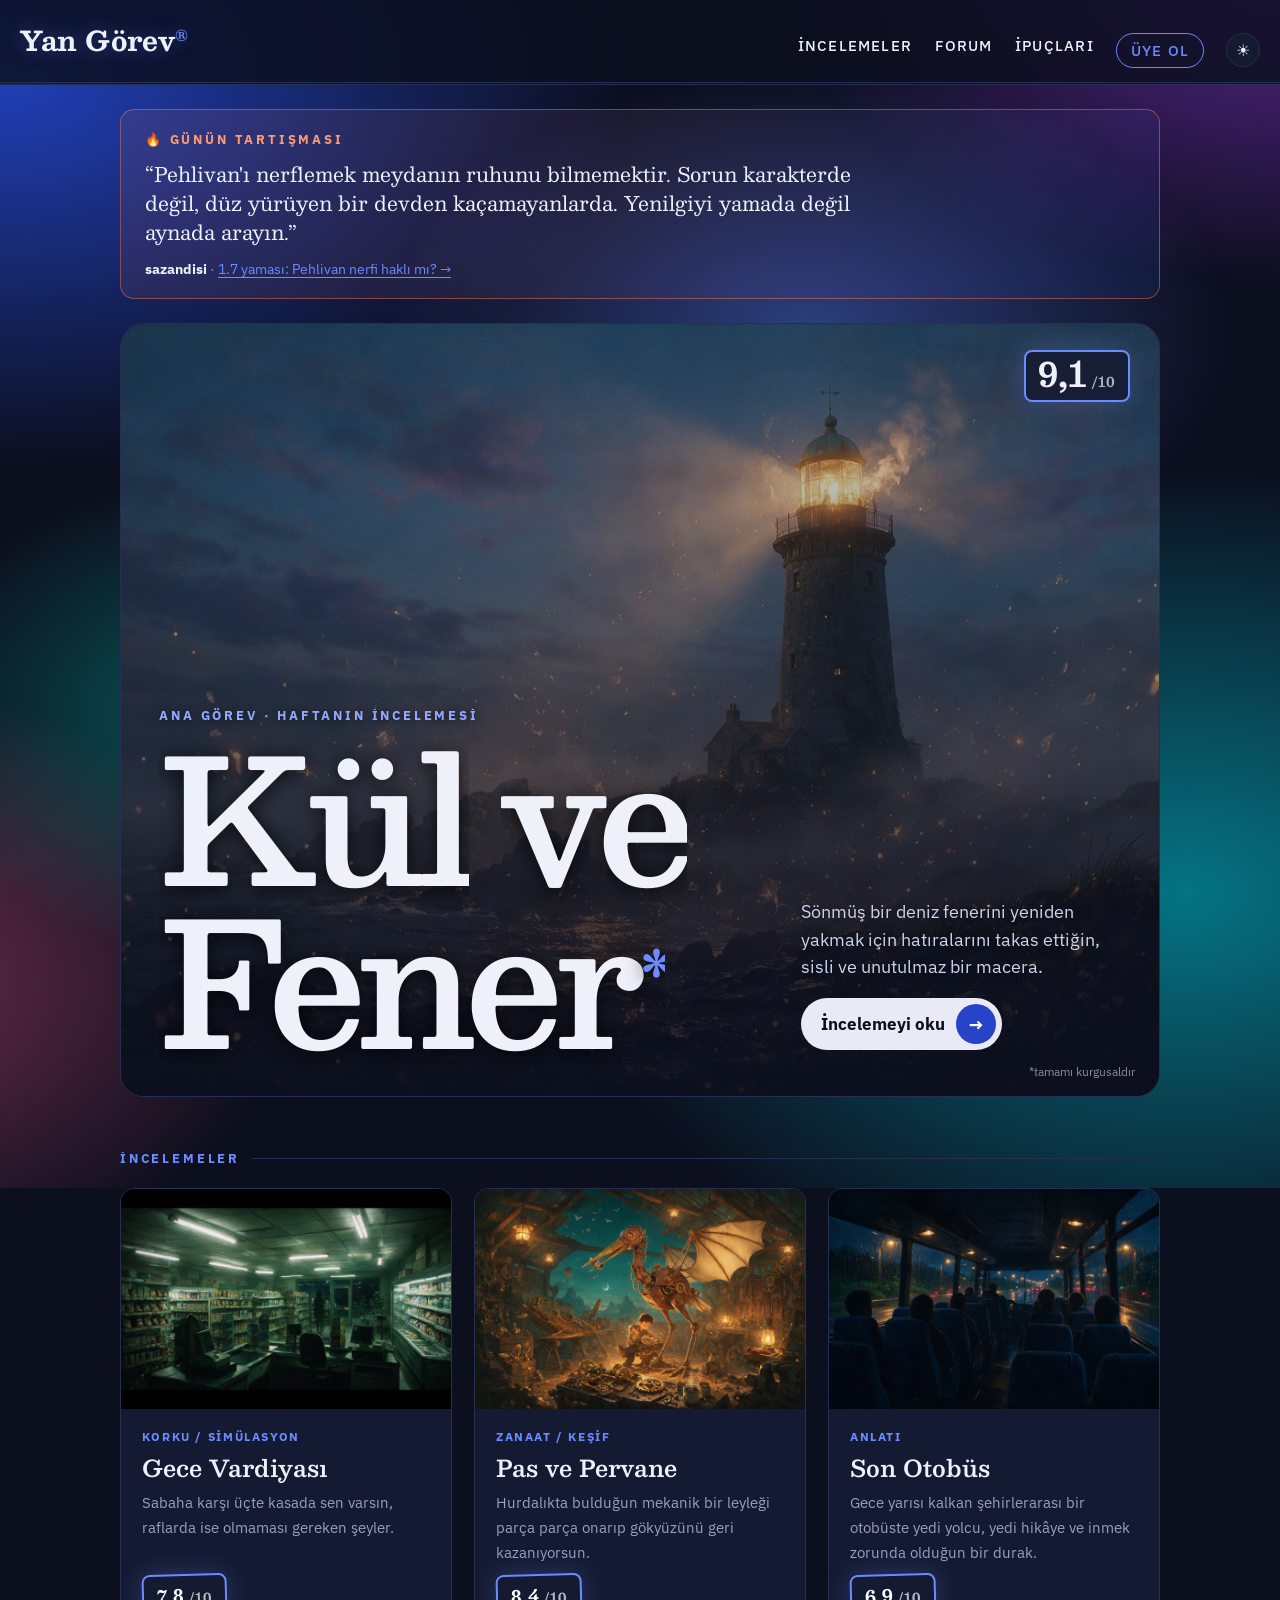
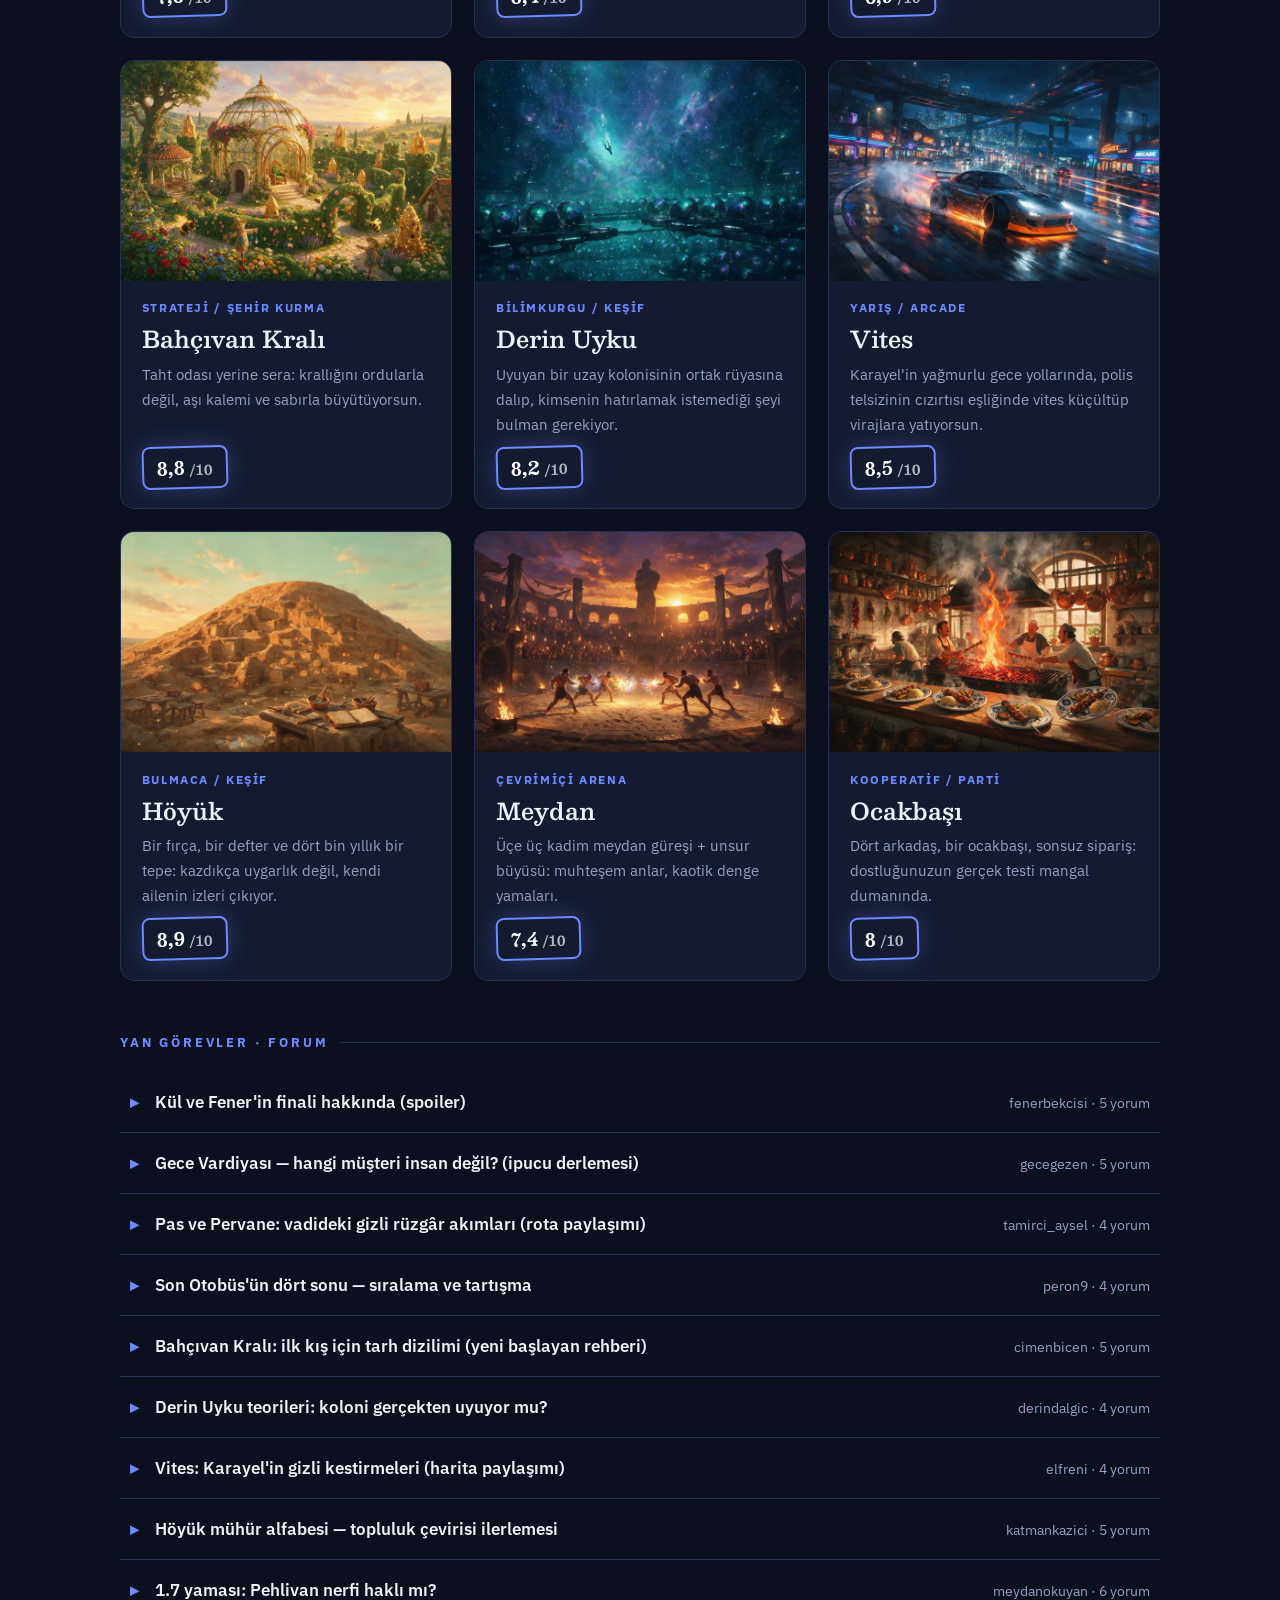
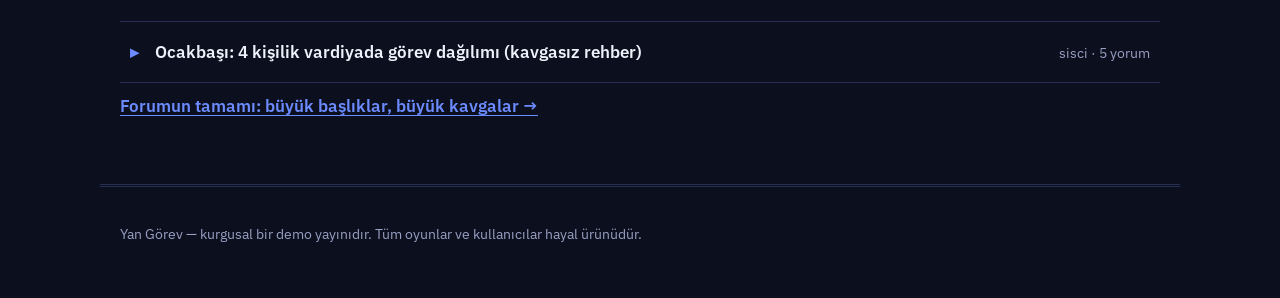
==== index.html @ 88ff2574 "feat: İpuçları bölümü — görev rehberi Nav'a üçüncü bölüm: ipuclari.html. IPUCLARI verisi forum kanon" ====
<!DOCTYPE html>
<html lang="tr">
<head>
  <meta charset="UTF-8">
  <meta name="viewport" content="width=device-width, initial-scale=1.0">
  <title>Yan Görev — Oyun İncelemeleri ve Forum</title>
  <meta name="description" content="Yan Görev: kurgusal oyun inceleme dergisi ve topluluk forumu demosu.">
  <script>document.documentElement.dataset.tema = localStorage.getItem("yg-tema") || "gece";</script>
  <link rel="icon" href="favicon.svg" type="image/svg+xml">
  <link rel="apple-touch-icon" href="apple-touch-icon.png">
  <link rel="manifest" href="manifest.webmanifest">
  <meta name="theme-color" content="#0c0f1e">
  <meta property="og:site_name" content="Yan Görev">
  <meta property="og:title" content="Yan Görev — Oyun İncelemeleri ve Forum">
  <meta property="og:description" content="Yan Görev: kurgusal oyun inceleme dergisi ve topluluk forumu demosu.">
  <meta property="og:image" content="https://yan-gorev.vercel.app/og.jpg">
  <meta property="og:type" content="website">
  <meta name="twitter:card" content="summary_large_image">
  <link rel="preconnect" href="https://fonts.googleapis.com">
  <link rel="preconnect" href="https://fonts.gstatic.com" crossorigin>
  <link href="https://fonts.googleapis.com/css2?family=Besley:ital,wght@0,400..900;1,400..700&family=IBM+Plex+Sans:wght@400;500;600;700&display=swap" rel="stylesheet">
  <link rel="stylesheet" href="css/styles.css">
  <script type="application/ld+json">{"@context":"https://schema.org","@type":"ItemList","name":"Yan Görev — Oyun İncelemeleri","description":"Kurgusal oyun inceleme dergisi ve topluluk forumu demosu.","itemListElement":[{"@type":"ListItem","position":1,"url":"https://yan-gorev.vercel.app/oyun.html?id=kul-ve-fener","name":"Kül ve Fener incelemesi"},{"@type":"ListItem","position":2,"url":"https://yan-gorev.vercel.app/oyun.html?id=gece-vardiyasi","name":"Gece Vardiyası incelemesi"},{"@type":"ListItem","position":3,"url":"https://yan-gorev.vercel.app/oyun.html?id=pas-ve-pervane","name":"Pas ve Pervane incelemesi"},{"@type":"ListItem","position":4,"url":"https://yan-gorev.vercel.app/oyun.html?id=son-otobus","name":"Son Otobüs incelemesi"},{"@type":"ListItem","position":5,"url":"https://yan-gorev.vercel.app/oyun.html?id=bahcivan-krali","name":"Bahçıvan Kralı incelemesi"},{"@type":"ListItem","position":6,"url":"https://yan-gorev.vercel.app/oyun.html?id=derin-uyku","name":"Derin Uyku incelemesi"},{"@type":"ListItem","position":7,"url":"https://yan-gorev.vercel.app/oyun.html?id=vites","name":"Vites incelemesi"},{"@type":"ListItem","position":8,"url":"https://yan-gorev.vercel.app/oyun.html?id=hoyuk","name":"Höyük incelemesi"},{"@type":"ListItem","position":9,"url":"https://yan-gorev.vercel.app/oyun.html?id=meydan","name":"Meydan incelemesi"},{"@type":"ListItem","position":10,"url":"https://yan-gorev.vercel.app/oyun.html?id=ocakbasi","name":"Ocakbaşı incelemesi"}]}</script>
</head>
<body>
  <header class="site-header">
    <a class="logo" href="index.html">Yan Görev</a>
    <nav>
      <a href="index.html#incelemeler">İncelemeler</a>
      <a href="forum.html">Forum</a>
      <a href="ipuclari.html">İpuçları</a>
      <a href="uye.html" id="nav-uye" class="nav-uye">Üye Ol</a>
    </nav>
  </header>
  <main id="icerik"></main>
  <noscript>
    <div style="max-width:70ch;margin:2rem auto;padding:0 1.25rem">
      <h1>Yan Görev — Oyun İncelemeleri ve Forum</h1>
      <p>Kurgusal oyun inceleme dergisi ve topluluk forumu demosu. Site JavaScript ile çalışır; incelemeler:</p>
      <ul><li><a href="oyun.html?id=kul-ve-fener">Kül ve Fener incelemesi</a></li><li><a href="oyun.html?id=gece-vardiyasi">Gece Vardiyası incelemesi</a></li><li><a href="oyun.html?id=pas-ve-pervane">Pas ve Pervane incelemesi</a></li><li><a href="oyun.html?id=son-otobus">Son Otobüs incelemesi</a></li><li><a href="oyun.html?id=bahcivan-krali">Bahçıvan Kralı incelemesi</a></li><li><a href="oyun.html?id=derin-uyku">Derin Uyku incelemesi</a></li><li><a href="oyun.html?id=vites">Vites incelemesi</a></li><li><a href="oyun.html?id=hoyuk">Höyük incelemesi</a></li><li><a href="oyun.html?id=meydan">Meydan incelemesi</a></li><li><a href="oyun.html?id=ocakbasi">Ocakbaşı incelemesi</a></li></ul>
      <p><a href="forum.html">Yan Görev Forum</a></p>
    </div>
  </noscript>
  <footer class="site-footer">
    <p>Yan Görev — kurgusal bir demo yayınıdır. Tüm oyunlar ve kullanıcılar hayal ürünüdür.</p>
  </footer>
  <script src="js/data.js" defer></script>
  <script src="js/app.js" defer></script>
</body>
</html>
---- css/styles.css ----
/* ============================================================
   Yan Görev — tasarım sistemi v2 "Gece Nöbeti"
   Karanlık, canlı, oyuncu-odaklı dergi + forum.
   Kimlik: dergi = ANA GÖREV, forum = YAN GÖREVLER.
   Çini kobaltı (kullanıcı seçimi) koyu zemin için parlatıldı.
   ============================================================ */

:root {
  --zemin: #0c0f1e;
  --panel: #141a31;
  --panel-ust: #1b2244;
  --murekkep: #eef0fa;
  --soluk: #98a0c2;
  --cizgi: #262e52;
  --vurgu: #6b8bff;         /* parlak kobalt — bağlantı/rozet */
  --vurgu-derin: #2743c7;   /* kimlik kobaltı — dolgular */
  --vurgu-zemin: #182050;
  --parilti: 0 0 26px rgba(107, 139, 255, 0.28);
  --header-zemin: rgba(12, 15, 30, 0.82);
  --rozet-zemin: rgba(20, 26, 49, 0.85);
  --rozet-metin: #ffffff;
  --metin-yumusak: #c3c9e6;
  --serif: "Besley", "Iowan Old Style", Georgia, serif;
  --grotesk: "IBM Plex Sans", "Helvetica Neue", Arial, sans-serif;
  --govde-olcu: 68ch;
  --sayfa-genislik: 1080px;
}

/* ---------- Gündüz teması ---------- */

html[data-tema="gunduz"] {
  --zemin: #f4f3ee;
  --panel: #ffffff;
  --panel-ust: #eef0fb;
  --murekkep: #17161c;
  --soluk: #666a80;
  --cizgi: #dbdde9;
  --vurgu: #2743c7;
  --vurgu-derin: #2743c7;
  --vurgu-zemin: #e6eafc;
  --parilti: 0 0 24px rgba(39, 67, 199, 0.16);
  --header-zemin: rgba(244, 243, 238, 0.86);
  --rozet-zemin: rgba(255, 255, 255, 0.92);
  --rozet-metin: #2743c7;
  --metin-yumusak: #494d61;
}

html[data-tema="gunduz"] .logo { text-shadow: none; }

html[data-tema="gunduz"] .gunun-tartismasi {
  border-color: rgba(214, 90, 45, 0.4);
  background: linear-gradient(135deg, rgba(255, 122, 77, 0.12), rgba(39, 67, 199, 0.08));
}

html[data-tema="gunduz"] .gunun-tartismasi .eyebrow { color: #c2542e; }

*, *::before, *::after { box-sizing: border-box; }

html { scroll-behavior: smooth; }

html { background: var(--zemin); }

body {
  margin: 0;
  background: transparent;
  color: var(--murekkep);
  font-family: var(--grotesk);
  font-size: 1.0625rem;
  line-height: 1.65;
}

/* Su gibi akan RGB zemin: iki bulanık ışık katmanı ters yönlerde süzülür,
   hue-rotate ile renkler kobalt→mor→turkuaz arasında döner. */
body::before {
  content: "";
  position: fixed;
  inset: -32%;
  z-index: -2;
  pointer-events: none;
  background:
    radial-gradient(45% 40% at 20% 25%, rgba(43, 86, 255, 0.68), transparent 66%),
    radial-gradient(40% 38% at 82% 14%, rgba(168, 62, 255, 0.58), transparent 66%),
    radial-gradient(46% 44% at 76% 80%, rgba(0, 200, 215, 0.55), transparent 66%),
    radial-gradient(36% 32% at 10% 86%, rgba(255, 92, 140, 0.45), transparent 66%);
  animation: suAk 14s ease-in-out infinite alternate;
  will-change: transform, filter;
}

body::after {
  content: "";
  position: fixed;
  inset: -32%;
  z-index: -1;
  pointer-events: none;
  background:
    radial-gradient(34% 30% at 58% 42%, rgba(92, 128, 255, 0.42), transparent 60%),
    radial-gradient(30% 28% at 32% 68%, rgba(0, 225, 190, 0.36), transparent 60%);
  animation: suAkKarsi 19s ease-in-out infinite alternate;
  will-change: transform, filter;
}

html[data-tema="gunduz"] body::before {
  background:
    radial-gradient(45% 40% at 20% 25%, rgba(43, 86, 255, 0.30), transparent 66%),
    radial-gradient(40% 38% at 82% 14%, rgba(168, 62, 255, 0.24), transparent 66%),
    radial-gradient(46% 44% at 76% 80%, rgba(0, 185, 200, 0.26), transparent 66%),
    radial-gradient(36% 32% at 10% 86%, rgba(255, 92, 140, 0.20), transparent 66%);
}

html[data-tema="gunduz"] body::after {
  background:
    radial-gradient(34% 30% at 58% 42%, rgba(92, 128, 255, 0.20), transparent 60%),
    radial-gradient(30% 28% at 32% 68%, rgba(0, 200, 170, 0.18), transparent 60%);
}

@keyframes suAk {
  0%   { transform: translate3d(-6%, -3%, 0) rotate(-4deg) scale(1);    filter: blur(52px) hue-rotate(0deg); }
  33%  { transform: translate3d(4%, 4%, 0)   rotate(3deg)  scale(1.16); filter: blur(60px) hue-rotate(70deg); }
  66%  { transform: translate3d(-3%, 6%, 0)  rotate(-2deg) scale(1.08); filter: blur(55px) hue-rotate(-50deg); }
  100% { transform: translate3d(5%, -4%, 0)  rotate(3deg)  scale(1.2);  filter: blur(62px) hue-rotate(35deg); }
}

@keyframes suAkKarsi {
  0%   { transform: translate3d(5%, 3%, 0)   rotate(3deg)  scale(1.1);  filter: blur(64px) hue-rotate(0deg); }
  33%  { transform: translate3d(-4%, -5%, 0) rotate(-3deg) scale(1);    filter: blur(72px) hue-rotate(-65deg); }
  66%  { transform: translate3d(3%, -2%, 0)  rotate(2deg)  scale(1.14); filter: blur(66px) hue-rotate(45deg); }
  100% { transform: translate3d(-5%, 5%, 0)  rotate(-2deg) scale(1.05); filter: blur(70px) hue-rotate(-30deg); }
}

/* ---------- Tema düğmesi ---------- */

.tema-dugme {
  font: inherit;
  width: 34px;
  height: 34px;
  border-radius: 50%;
  border: 1px solid var(--cizgi);
  background: var(--panel);
  color: var(--murekkep);
  cursor: pointer;
  display: grid;
  place-items: center;
  font-size: 1rem;
  line-height: 1;
  transition: border-color 140ms ease, box-shadow 140ms ease;
}

.tema-dugme:hover { border-color: var(--vurgu); box-shadow: var(--parilti); }

a { color: var(--vurgu); text-decoration-thickness: 1px; text-underline-offset: 3px; }
a:hover { text-decoration-thickness: 2px; }

:focus-visible {
  outline: 3px solid var(--vurgu);
  outline-offset: 2px;
  border-radius: 2px;
}

img { max-width: 100%; display: block; }

/* ---------- Üst bar ---------- */

.site-header {
  position: sticky;
  top: 0;
  z-index: 20;
  display: flex;
  align-items: baseline;
  justify-content: space-between;
  gap: 1rem;
  padding: 1.1rem 1.25rem 0.9rem;
  background: var(--header-zemin);
  backdrop-filter: blur(10px);
  -webkit-backdrop-filter: blur(10px);
  border-bottom: 3px double var(--cizgi);
}

.site-header > * { max-width: var(--sayfa-genislik); }

.logo {
  font-family: var(--serif);
  font-weight: 700;
  font-size: 1.7rem;
  letter-spacing: -0.01em;
  color: var(--murekkep);
  text-decoration: none;
  text-shadow: 0 0 18px rgba(107, 139, 255, 0.35);
}

.logo::after {
  content: "®";
  font-size: 0.55em;
  vertical-align: super;
  color: var(--vurgu);
}

.site-header nav { display: flex; gap: 1.4rem; }

.site-header nav a {
  color: var(--murekkep);
  text-decoration: none;
  font-weight: 500;
  font-size: 0.95rem;
  text-transform: uppercase;
  letter-spacing: 0.08em;
}

.site-header nav a:hover { color: var(--vurgu); text-shadow: var(--parilti); }

/* ---------- Genel yerleşim ---------- */

main {
  max-width: var(--sayfa-genislik);
  margin: 0 auto;
  padding: 0 1.25rem 4rem;
}

.bolum-baslik {
  font-family: var(--grotesk);
  font-size: 0.8rem;
  font-weight: 700;
  text-transform: uppercase;
  letter-spacing: 0.22em;
  color: var(--vurgu);
  margin: 3.2rem 0 1.2rem;
  display: flex;
  align-items: center;
  gap: 0.75rem;
}

.bolum-baslik::after {
  content: "";
  flex: 1;
  border-top: 1px solid var(--cizgi);
}

/* ---------- Manşet (ANA GÖREV) ---------- */

.hero {
  position: relative;
  margin: 1.5rem 0 0;
  border-radius: 16px;
  overflow: hidden;
  border: 1px solid var(--cizgi);
  min-height: 460px;
  display: flex;
  align-items: flex-end;
}

.hero-gorsel {
  position: absolute;
  inset: 0;
  width: 100%;
  height: 100%;
  object-fit: cover;
}

.hero::after {
  content: "";
  position: absolute;
  inset: 0;
  background: linear-gradient(180deg, rgba(12, 15, 30, 0.1) 0%, rgba(12, 15, 30, 0.55) 55%, rgba(12, 15, 30, 0.92) 100%);
}

.hero-icerik {
  position: relative;
  z-index: 2;
  padding: 2.2rem 2.4rem 2rem;
  width: 100%;
}

/* Hero metinleri her temada görüntü ÜZERİNDE durur; renkleri temadan bağımsız sabittir. */
.hero .eyebrow {
  font-size: 0.8rem;
  font-weight: 700;
  text-transform: uppercase;
  letter-spacing: 0.22em;
  color: #94a8ff;
  margin: 0 0 0.8rem;
  text-shadow: 0 1px 8px rgba(0, 0, 0, 0.6);
}

.hero h1, .hero .puan-rozet { color: #eef0fa; }
.hero .puan-rozet { background: rgba(20, 26, 49, 0.85); border-color: #6b8bff; }

.hero h1 {
  font-family: var(--serif);
  font-weight: 600;
  font-size: clamp(2.4rem, 6vw, 4.2rem);
  line-height: 1.04;
  letter-spacing: -0.02em;
  margin: 0 0 0.8rem;
  max-width: 16ch;
  text-shadow: 0 2px 20px rgba(0, 0, 0, 0.75);
}

.hero h1 a { color: inherit; text-decoration: none; }
.hero h1 a:hover { color: var(--vurgu); }

.hero .ozet {
  font-size: 1.15rem;
  line-height: 1.5;
  color: #cdd3ee;
  max-width: 52ch;
  margin: 0;
  text-shadow: 0 1px 10px rgba(0, 0, 0, 0.7);
}

/* ---------- Puan damgası ---------- */

.puan-rozet {
  display: inline-block;
  font-family: var(--serif);
  font-weight: 700;
  color: var(--rozet-metin);
  border: 2.5px solid var(--vurgu);
  border-radius: 8px;
  padding: 0.35rem 0.8rem;
  transform: rotate(-2.5deg);
  background: var(--rozet-zemin);
  box-shadow: var(--parilti);
}

.puan-rozet .sayi { font-size: 1.6rem; line-height: 1; }
.puan-rozet .bolen { font-size: 0.85rem; opacity: 0.7; }

.hero .puan-rozet {
  position: absolute;
  top: 1.6rem;
  right: 1.8rem;
  z-index: 2;
  transform: rotate(3deg);
}

.hero .puan-rozet .sayi { font-size: 2.1rem; }

/* ---------- İnceleme kartları ---------- */

.kart-grid {
  display: grid;
  grid-template-columns: repeat(auto-fill, minmax(290px, 1fr));
  gap: 1.4rem;
}

.kart {
  background: var(--panel);
  border: 1px solid var(--cizgi);
  border-radius: 14px;
  overflow: hidden;
  display: flex;
  flex-direction: column;
  transition: border-color 180ms ease, transform 180ms ease, box-shadow 180ms ease;
}

.kart:hover {
  border-color: var(--vurgu);
  transform: translateY(-4px);
  box-shadow: var(--parilti);
}

.kart-kapak { display: block; aspect-ratio: 3 / 2; overflow: hidden; }

.kart-kapak img {
  width: 100%;
  height: 100%;
  object-fit: cover;
  transition: transform 300ms ease;
}

.kart:hover .kart-kapak img { transform: scale(1.05); }

.kart-govde {
  padding: 1.1rem 1.3rem 1.2rem;
  display: flex;
  flex-direction: column;
  gap: 0.55rem;
  flex: 1;
}

.kart .tur {
  font-size: 0.72rem;
  font-weight: 700;
  text-transform: uppercase;
  letter-spacing: 0.14em;
  color: var(--vurgu);
  margin: 0;
}

.kart h3 {
  font-family: var(--serif);
  font-weight: 600;
  font-size: 1.45rem;
  line-height: 1.15;
  margin: 0;
}

.kart h3 a { color: inherit; text-decoration: none; }
.kart h3 a:hover { color: var(--vurgu); }

.kart .ozet { margin: 0; color: var(--soluk); font-size: 0.95rem; flex: 1; }

.kart .puan-rozet { align-self: flex-start; transform: rotate(-1.5deg); }
.kart .puan-rozet .sayi { font-size: 1.15rem; }

/* ---------- Forum listesi (YAN GÖREVLER) ---------- */

.forum-liste { list-style: none; margin: 0; padding: 0; }

.forum-liste li { border-bottom: 1px solid var(--cizgi); }

.forum-liste a {
  display: flex;
  align-items: baseline;
  gap: 1rem;
  padding: 1rem 0.6rem;
  color: var(--murekkep);
  text-decoration: none;
  border-radius: 8px;
  transition: background 140ms ease;
}

.forum-liste a:hover { background: var(--vurgu-zemin); }

.forum-liste .isaret { color: var(--vurgu); font-weight: 700; flex: none; }
.forum-liste .baslik { font-weight: 600; flex: 1; min-width: 0; }
.forum-liste .meta { color: var(--soluk); font-size: 0.85rem; flex: none; white-space: nowrap; }

/* ---------- İnceleme sayfası ---------- */

.inceleme-kapak {
  margin: 1.5rem 0 0;
  border-radius: 16px;
  overflow: hidden;
  border: 1px solid var(--cizgi);
  aspect-ratio: 21 / 9;
}

.inceleme-kapak img { width: 100%; height: 100%; object-fit: cover; }

.inceleme-baslik { padding: 2rem 0 1.6rem; border-bottom: 1px solid var(--cizgi); position: relative; }

.inceleme-baslik .eyebrow {
  font-size: 0.8rem; font-weight: 700; text-transform: uppercase;
  letter-spacing: 0.22em; color: var(--vurgu); margin: 0 0 0.9rem;
}

.inceleme-baslik h1 {
  font-family: var(--serif);
  font-weight: 600;
  font-size: clamp(2.1rem, 5vw, 3.4rem);
  line-height: 1.06;
  letter-spacing: -0.02em;
  margin: 0 0 0.9rem;
  max-width: 16ch;
}

.inceleme-baslik .puan-rozet { position: absolute; top: 2.2rem; right: 0; }
.inceleme-baslik .puan-rozet .sayi { font-size: 1.9rem; }

.kunye {
  display: flex;
  flex-wrap: wrap;
  gap: 0.4rem 1.6rem;
  margin: 0;
  padding: 0;
  list-style: none;
  font-size: 0.85rem;
  color: var(--soluk);
}

.kunye b { color: var(--murekkep); font-weight: 600; }

.inceleme-govde { max-width: var(--govde-olcu); padding-top: 1.8rem; }

.inceleme-govde p { margin: 0 0 1.3rem; }

.inceleme-govde p:first-of-type::first-letter {
  font-family: var(--serif);
  font-size: 3.2em;
  float: left;
  line-height: 0.85;
  padding: 0.06em 0.12em 0 0;
  color: var(--vurgu);
}

.arti-eksi {
  display: grid;
  grid-template-columns: 1fr 1fr;
  gap: 1.25rem;
  margin: 2.2rem 0;
  max-width: var(--govde-olcu);
}

.arti-eksi section {
  background: var(--panel);
  border: 1px solid var(--cizgi);
  border-radius: 12px;
  padding: 1.1rem 1.3rem;
}

.arti-eksi h2 {
  font-size: 0.8rem;
  font-weight: 700;
  text-transform: uppercase;
  letter-spacing: 0.18em;
  margin: 0 0 0.6rem;
}

.arti-eksi .arti h2 { color: var(--vurgu); }
.arti-eksi .eksi h2 { color: var(--soluk); }

.arti-eksi ul { margin: 0; padding-left: 1.1rem; }
.arti-eksi li { margin-bottom: 0.35rem; }

.forum-cta { display: inline-block; font-weight: 600; margin-top: 0.6rem; }

/* ---------- Forum konusu — sohbet akışı ---------- */

.konu-baslik { padding: 2.4rem 0 1.4rem; border-bottom: 1px solid var(--cizgi); }

.konu-baslik .eyebrow {
  font-size: 0.8rem; font-weight: 700; text-transform: uppercase;
  letter-spacing: 0.22em; color: var(--vurgu); margin: 0 0 0.9rem;
}

.konu-baslik h1 {
  font-family: var(--serif);
  font-weight: 600;
  font-size: clamp(1.7rem, 4vw, 2.6rem);
  line-height: 1.15;
  margin: 0 0 0.6rem;
}

.konu-baslik .meta { color: var(--soluk); font-size: 0.9rem; margin: 0; }

.acilis-mesaj {
  max-width: var(--govde-olcu);
  margin: 1.6rem 0;
  padding: 1.3rem 1.5rem;
  background: var(--panel);
  border: 1px solid var(--cizgi);
  border-radius: 12px;
  font-size: 1.08rem;
}

.acilis-mesaj p { margin: 0; }

/* sohbet baloncukları */

.yorumlar {
  list-style: none;
  margin: 0;
  padding: 0.4rem 0 0;
  max-width: var(--govde-olcu);
  display: flex;
  flex-direction: column;
  gap: 1.1rem;
}

.yorum { display: flex; gap: 0.7rem; align-items: flex-end; }

.yorum.kullanici { flex-direction: row-reverse; }

.yorum .avatar {
  flex: none;
  width: 40px;
  height: 40px;
  border-radius: 50%;
  color: #0c0f1e;
  font-family: var(--serif);
  font-weight: 700;
  font-size: 1.1rem;
  display: grid;
  place-items: center;
  text-transform: uppercase;
  border: 2px solid rgba(255, 255, 255, 0.18);
}

.yorum.kullanici .avatar { background: var(--vurgu); color: #fff; }

.balon {
  background: var(--panel-ust);
  border: 1px solid var(--cizgi);
  border-radius: 18px;
  border-bottom-left-radius: 5px;
  padding: 0.75rem 1rem 0.6rem;
  max-width: 85%;
  min-width: 0;
}

.yorum.kullanici .balon {
  background: linear-gradient(160deg, var(--vurgu-derin), #1c2f8f);
  border-color: var(--vurgu-derin);
  border-radius: 18px;
  border-bottom-right-radius: 5px;
  box-shadow: var(--parilti);
}

.balon .ust {
  display: flex;
  align-items: baseline;
  gap: 0.55rem;
  margin-bottom: 0.2rem;
}

.balon .rumuz { font-weight: 700; font-size: 0.9rem; }
.balon .tarih { color: var(--soluk); font-size: 0.75rem; }
.yorum.kullanici .balon .tarih { color: #b9c4f5; }

.balon .sen {
  font-size: 0.65rem;
  font-weight: 700;
  text-transform: uppercase;
  letter-spacing: 0.1em;
  color: #fff;
  border: 1px solid rgba(255, 255, 255, 0.5);
  border-radius: 4px;
  padding: 0.02rem 0.3rem;
}

.yanit-cip {
  display: inline-flex;
  align-items: center;
  gap: 0.3rem;
  font-size: 0.75rem;
  font-weight: 600;
  color: var(--vurgu);
  background: rgba(107, 139, 255, 0.12);
  border-radius: 999px;
  padding: 0.1rem 0.6rem;
  margin-bottom: 0.35rem;
}

.yorum.kullanici .yanit-cip { color: #cdd7ff; background: rgba(255, 255, 255, 0.14); }

.balon p { margin: 0 0 0.45rem; overflow-wrap: break-word; }

.begeni-btn {
  font: inherit;
  font-size: 0.8rem;
  font-weight: 600;
  color: var(--soluk);
  background: none;
  border: 1px solid var(--cizgi);
  border-radius: 999px;
  padding: 0.15rem 0.7rem;
  cursor: pointer;
  transition: color 140ms ease, border-color 140ms ease, box-shadow 140ms ease;
}

.begeni-btn:hover { color: var(--vurgu); border-color: var(--vurgu); box-shadow: var(--parilti); }

.begeni-btn[aria-pressed="true"] {
  color: #fff;
  background: var(--vurgu-derin);
  border-color: var(--vurgu);
}

.yorum.kullanici .begeni-btn { color: #cdd7ff; border-color: rgba(255, 255, 255, 0.3); }

/* ---------- Yorum formu ---------- */

.yorum-form {
  max-width: var(--govde-olcu);
  margin-top: 2rem;
  background: var(--panel);
  border: 1px solid var(--cizgi);
  border-radius: 14px;
  padding: 1.4rem;
  display: grid;
  gap: 0.8rem;
}

.yorum-form h2 {
  font-family: var(--serif);
  font-size: 1.3rem;
  font-weight: 600;
  margin: 0;
}

.yorum-form input,
.yorum-form textarea {
  font: inherit;
  color: var(--murekkep);
  background: var(--zemin);
  border: 1px solid var(--cizgi);
  border-radius: 8px;
  padding: 0.6rem 0.8rem;
  width: 100%;
}

.yorum-form ::placeholder { color: #6d759a; }

.yorum-form textarea { min-height: 110px; resize: vertical; }

.yorum-form input:focus,
.yorum-form textarea:focus { border-color: var(--vurgu); outline: none; box-shadow: var(--parilti); }

.yorum-form button {
  font: inherit;
  font-weight: 700;
  color: #fff;
  background: linear-gradient(160deg, var(--vurgu), var(--vurgu-derin));
  border: none;
  border-radius: 8px;
  padding: 0.65rem 1.5rem;
  cursor: pointer;
  justify-self: start;
  transition: box-shadow 140ms ease, transform 140ms ease;
}

.yorum-form button:hover { box-shadow: var(--parilti); transform: translateY(-1px); }

/* ---------- Footer ---------- */

.site-footer {
  border-top: 3px double var(--cizgi);
  max-width: var(--sayfa-genislik);
  margin: 0 auto;
  padding: 1.4rem 1.25rem 2.4rem;
  color: var(--soluk);
  font-size: 0.85rem;
}

/* ---------- Prisma esintili manşet ---------- */

.hero-prisma {
  min-height: min(86vh, 880px);
  border-radius: 24px;
}

.hero-video {
  position: absolute;
  inset: 0;
  width: 100%;
  height: 100%;
  object-fit: cover;
}

.hero-prisma .hero-icerik {
  display: flex;
  flex-wrap: wrap;
  align-items: flex-end;
  justify-content: space-between;
  gap: 1.5rem 2.5rem;
}

.hero-sol { flex: 1 1 480px; min-width: 0; }

.hero h1.dev-baslik {
  font-size: clamp(3.4rem, 13.5vw, 11rem);
  line-height: 0.88;
  letter-spacing: -0.05em;
  font-weight: 600;
  max-width: none;
  margin: 0;
}

.dev-baslik a { color: inherit; text-decoration: none; }
.dev-baslik a:hover { color: var(--vurgu); }

.kelime {
  display: inline-block;
  overflow: hidden;
  vertical-align: bottom;
  padding-bottom: 0.06em;
  margin-right: 0.18em;
}

.kelime:last-child { margin-right: 0; }

.kelime-ic {
  display: inline-block;
  transform: translateY(115%);
  animation: kelimeCik 0.8s cubic-bezier(0.16, 1, 0.3, 1) forwards;
}

@keyframes kelimeCik { to { transform: translateY(0); } }

.yildiz {
  font-size: 0.3em;
  color: var(--vurgu);
  vertical-align: super;
  margin-left: 0.08em;
}

.hero-sag {
  flex: 0 1 320px;
  display: flex;
  flex-direction: column;
  gap: 1.1rem;
  padding-bottom: 0.9rem;
}

.hero-cta {
  display: inline-flex;
  align-items: center;
  gap: 0.65rem;
  align-self: flex-start;
  background: #e9eaf6;
  color: #0c0f1e;
  font-weight: 700;
  text-decoration: none;
  border-radius: 999px;
  padding: 0.35rem 0.4rem 0.35rem 1.3rem;
  transition: gap 200ms ease;
}

.hero-cta .ok {
  width: 40px;
  height: 40px;
  border-radius: 50%;
  background: var(--vurgu-derin);
  color: #fff;
  display: grid;
  place-items: center;
  font-size: 1.15rem;
  transition: transform 200ms ease;
}

.hero-cta:hover { gap: 1rem; }
.hero-cta:hover .ok { transform: scale(1.12); }

.hero-dipnot {
  position: absolute;
  right: 1.5rem;
  bottom: 0.9rem;
  z-index: 2;
  margin: 0;
  color: rgba(238, 240, 250, 0.55);
  font-size: 0.75rem;
}

/* ---------- Günün Tartışması ---------- */

.gunun-tartismasi {
  margin: 1.5rem 0 0;
  padding: 1.2rem 1.5rem 1.1rem;
  border: 1px solid rgba(255, 122, 77, 0.45);
  border-radius: 14px;
  background: linear-gradient(135deg, rgba(255, 122, 77, 0.10), rgba(39, 67, 199, 0.12));
  animation: korNefes 3.4s ease-in-out infinite alternate;
}

.gunun-tartismasi .eyebrow {
  font-size: 0.8rem;
  font-weight: 700;
  text-transform: uppercase;
  letter-spacing: 0.22em;
  color: #ff9a70;
  margin: 0 0 0.6rem;
}

.gunun-tartismasi blockquote {
  font-family: var(--serif);
  font-size: 1.25rem;
  line-height: 1.45;
  margin: 0 0 0.6rem;
  max-width: 62ch;
}

.gunun-tartismasi .alt-bilgi { margin: 0; color: var(--soluk); font-size: 0.9rem; }
.gunun-tartismasi .alt-bilgi .rumuz { font-weight: 700; color: var(--murekkep); }

@keyframes korNefes {
  from { box-shadow: 0 0 12px rgba(255, 122, 77, 0.10); }
  to { box-shadow: 0 0 30px rgba(255, 122, 77, 0.28); }
}

/* ---------- Canlandırma ---------- */

@keyframes belir {
  from { opacity: 0; transform: translateY(16px); }
  to { opacity: 1; transform: none; }
}

.js-reveal { opacity: 0; }
.js-reveal.gorunur { animation: belir 0.55s ease forwards; }

.hero-icerik { animation: belir 0.7s ease both; }
.hero .puan-rozet { animation: belir 0.7s 0.15s ease both; }

@keyframes heroNefes {
  from { transform: scale(1); }
  to { transform: scale(1.06); }
}

.hero-gorsel { animation: heroNefes 26s ease-in-out infinite alternate; }

.forum-liste .isaret { transition: transform 150ms ease; }
.forum-liste a:hover .isaret { transform: translateX(5px); }

/* ---------- Üye navigasyonu ---------- */

.site-header nav .nav-uye {
  border: 1px solid var(--vurgu);
  border-radius: 999px;
  padding: 0.25rem 0.85rem;
  color: var(--vurgu);
}

.site-header nav .nav-uye.girisli {
  background: var(--vurgu-derin);
  border-color: var(--vurgu-derin);
  color: #fff;
  text-transform: none;
  letter-spacing: 0.02em;
}

/* ---------- Forum sayfası ---------- */

.forum-basligi { padding: 2.6rem 0 1.6rem; border-bottom: 1px solid var(--cizgi); }

.forum-basligi .eyebrow {
  font-size: 0.8rem; font-weight: 700; text-transform: uppercase;
  letter-spacing: 0.22em; color: var(--vurgu); margin: 0 0 0.8rem;
}

.forum-basligi h1 {
  font-family: var(--serif);
  font-weight: 700;
  font-size: clamp(2.6rem, 6.5vw, 4.6rem);
  line-height: 1.02;
  letter-spacing: -0.02em;
  margin: 0 0 0.7rem;
  text-shadow: 0 0 30px rgba(107, 139, 255, 0.25);
}

.forum-basligi .alt { color: var(--soluk); font-size: 1.1rem; margin: 0; max-width: 52ch; }

/* Manşet kart: günün en çok tartışılanı, tam genişlik yatay */
.forum-one-cikan {
  margin-top: 1.8rem;
  border-color: rgba(255, 122, 77, 0.45);
  box-shadow: 0 0 26px rgba(255, 122, 77, 0.14);
  padding: 0;
  overflow: hidden;
}

.forum-one-cikan .konu-kapak {
  width: 42%;
  aspect-ratio: auto;
  align-self: stretch;
  min-height: 280px;
  border-radius: 0;
}

.forum-one-cikan .konu-govde { padding: 1.6rem 1.8rem 1.4rem 0.4rem; }

.one-cikan-eyebrow {
  font-size: 0.78rem;
  font-weight: 700;
  text-transform: uppercase;
  letter-spacing: 0.2em;
  color: #ff9a70;
  margin: 0 0 0.6rem;
}

.forum-one-cikan .konu-alt-baslik { font-size: clamp(1.5rem, 3vw, 2.1rem); color: var(--murekkep); }

/* Izgara: kalan konular yan yana, ortalanmış dikey kartlar */
.forum-izgara {
  display: flex;
  flex-wrap: wrap;
  justify-content: center;
  gap: 1.4rem;
  margin-top: 1.4rem;
}

.forum-izgara .forum-konu.dikey { flex: 1 1 300px; max-width: 346px; }

.forum-konu.dikey {
  flex-direction: column;
  gap: 0;
  padding: 0 0 1.2rem;
  overflow: hidden;
}

.forum-konu.dikey .konu-kapak {
  width: 100%;
  aspect-ratio: 16 / 9;
  border-radius: 0;
}

.forum-konu.dikey .konu-govde { padding: 1rem 1.3rem 0; }

.forum-konu {
  background: var(--panel);
  border: 1px solid var(--cizgi);
  border-radius: 14px;
  padding: 1.4rem 1.6rem 1.3rem;
  display: flex;
  gap: 1.4rem;
  align-items: flex-start;
  transition: border-color 180ms ease, transform 180ms ease, box-shadow 180ms ease;
}

.konu-kapak {
  flex: none;
  width: 158px;
  aspect-ratio: 1;
  border-radius: 12px;
  overflow: hidden;
  display: block;
}

.konu-kapak img {
  width: 100%;
  height: 100%;
  object-fit: cover;
  transition: transform 300ms ease;
}

.forum-konu:hover .konu-kapak img { transform: scale(1.06); }

.konu-govde { flex: 1; min-width: 0; }

.konu-oyun {
  font-family: var(--serif);
  font-weight: 700;
  font-size: 1.4rem;
  margin: 0 0 0.15rem;
  display: flex;
  align-items: baseline;
  gap: 0.7rem;
  flex-wrap: wrap;
}

.konu-oyun a { color: inherit; text-decoration: none; }
.konu-oyun a:hover { color: var(--vurgu); }

.tur-etiket {
  font-family: var(--grotesk);
  font-size: 0.7rem;
  font-weight: 700;
  text-transform: uppercase;
  letter-spacing: 0.14em;
  color: var(--vurgu);
}

.forum-konu:hover {
  border-color: var(--vurgu);
  transform: translateY(-3px);
  box-shadow: var(--parilti);
}

.forum-konu .eyebrow {
  font-size: 0.72rem; font-weight: 700; text-transform: uppercase;
  letter-spacing: 0.16em; color: var(--vurgu); margin: 0 0 0.5rem;
}

.forum-konu h2.konu-alt-baslik {
  font-family: var(--serif);
  font-weight: 600;
  font-size: clamp(1.15rem, 2.2vw, 1.5rem);
  line-height: 1.2;
  color: var(--metin-yumusak);
  margin: 0 0 0.45rem;
}

.forum-konu h2 a { color: inherit; text-decoration: none; }
.forum-konu h2 a:hover { color: var(--vurgu); }

.forum-konu .meta { color: var(--soluk); font-size: 0.85rem; margin: 0 0 0.7rem; }

.forum-konu .onizleme {
  color: var(--metin-yumusak);
  margin: 0 0 0.8rem;
  max-width: 78ch;
  display: -webkit-box;
  -webkit-line-clamp: 2;
  -webkit-box-orient: vertical;
  overflow: hidden;
}

.forum-konu .son-mesaj {
  margin: 0;
  padding-top: 0.7rem;
  border-top: 1px dashed var(--cizgi);
  color: var(--soluk);
  font-size: 0.9rem;
}

.forum-konu .son-mesaj .rumuz { color: var(--vurgu); font-weight: 700; }

/* Tartışmaya git baloncuğu: sohbet balonu ruhunda, sol alt köşesi sivri */
.tartisma-git {
  display: inline-flex;
  align-items: center;
  gap: 0.5rem;
  margin-top: 0.9rem;
  background: var(--vurgu-derin);
  color: #fff;
  font-weight: 700;
  font-size: 0.92rem;
  text-decoration: none;
  border-radius: 18px;
  border-bottom-left-radius: 5px;
  padding: 0.5rem 1.1rem;
  transition: gap 180ms ease, box-shadow 180ms ease;
}

.tartisma-git:hover { gap: 0.85rem; box-shadow: var(--parilti); }
.tartisma-git .ok-mini { font-size: 1rem; line-height: 1; }

.forum-konu.dikey .konu-govde { display: flex; flex-direction: column; flex: 1; }
.forum-konu.dikey .tartisma-git { margin-top: auto; align-self: flex-start; }
.forum-konu.dikey .konu-alt-baslik { margin-bottom: 0.9rem; }

/* Sayfalama baloncukları */
.sayfalama {
  display: flex;
  flex-wrap: wrap;
  justify-content: center;
  align-items: center;
  gap: 0.6rem;
  margin-top: 2rem;
}

.sayfa-dugme {
  display: inline-flex;
  align-items: center;
  background: var(--panel);
  border: 1px solid var(--cizgi);
  color: var(--murekkep);
  font-weight: 600;
  font-size: 0.92rem;
  text-decoration: none;
  border-radius: 999px;
  padding: 0.5rem 1.05rem;
  transition: border-color 150ms ease, box-shadow 150ms ease;
}

.sayfa-dugme:hover { border-color: var(--vurgu); box-shadow: var(--parilti); }

.sayfa-dugme.aktif {
  background: var(--vurgu-derin);
  border-color: var(--vurgu-derin);
  color: #fff;
}

.sayfa-dugme.pasif { opacity: 0.38; pointer-events: none; }

/* ---------- Arama + yeni konu + istatistik ---------- */

.arama { position: relative; margin-top: 1.4rem; max-width: 440px; }

.arama-girdi {
  font: inherit;
  width: 100%;
  color: var(--murekkep);
  background: var(--panel);
  border: 1px solid var(--cizgi);
  border-radius: 999px;
  padding: 0.6rem 1.2rem;
}

.arama-girdi:focus { border-color: var(--vurgu); outline: none; box-shadow: var(--parilti); }

.arama-sonuclar {
  position: absolute;
  top: calc(100% + 6px);
  left: 0;
  right: 0;
  z-index: 10;
  background: var(--panel);
  border: 1px solid var(--cizgi);
  border-radius: 14px;
  overflow: hidden;
  box-shadow: 0 14px 40px rgba(0, 0, 0, 0.35);
}

.arama-sonuclar:empty { display: none; }

.arama-sonuclar a {
  display: block;
  padding: 0.6rem 1.1rem;
  color: var(--murekkep);
  text-decoration: none;
  font-size: 0.95rem;
  border-bottom: 1px solid var(--cizgi);
}

.arama-sonuclar a:last-child { border-bottom: none; }
.arama-sonuclar a:hover { background: var(--vurgu-zemin); color: var(--vurgu); }
.arama-bos { margin: 0; padding: 0.6rem 1.1rem; color: var(--soluk); font-size: 0.9rem; }

.konu-ac { margin-top: 1.1rem; }
.konu-ac .tartisma-git { margin-top: 0; cursor: pointer; border: none; font: inherit; font-weight: 700; }

.konu-ac-form {
  margin-top: 1rem;
  max-width: 560px;
  display: grid;
  gap: 0.7rem;
  background: var(--panel);
  border: 1px solid var(--cizgi);
  border-radius: 14px;
  padding: 1.2rem;
}

.konu-ac-form.gizli { display: none; }

.konu-ac-form select,
.konu-ac-form input,
.konu-ac-form textarea {
  font: inherit;
  color: var(--murekkep);
  background: var(--zemin);
  border: 1px solid var(--cizgi);
  border-radius: 8px;
  padding: 0.55rem 0.8rem;
  width: 100%;
}

.konu-ac-form textarea { min-height: 90px; resize: vertical; }

.konu-ac-form select:focus,
.konu-ac-form input:focus,
.konu-ac-form textarea:focus { border-color: var(--vurgu); outline: none; }

.konu-ac-form button {
  font: inherit;
  font-weight: 700;
  color: #fff;
  background: linear-gradient(160deg, var(--vurgu), var(--vurgu-derin));
  border: none;
  border-radius: 8px;
  padding: 0.55rem 1.3rem;
  cursor: pointer;
  justify-self: start;
}

.istatistik {
  text-align: center;
  color: var(--soluk);
  font-size: 0.85rem;
  letter-spacing: 0.06em;
  margin: 2rem 0 0;
}

/* ---------- İpuçları ---------- */

.ipucu-akisi { display: flex; flex-direction: column; gap: 1.3rem; margin-top: 1.8rem; }

.ipucu-kart {
  background: var(--panel);
  border: 1px solid var(--cizgi);
  border-radius: 14px;
  padding: 1.4rem 1.6rem;
  display: flex;
  gap: 1.4rem;
  align-items: flex-start;
  transition: border-color 180ms ease, box-shadow 180ms ease;
}

.ipucu-kart:hover { border-color: var(--vurgu); box-shadow: var(--parilti); }

.ipucu-kart .konu-kapak { width: 132px; aspect-ratio: 1; border-radius: 12px; overflow: hidden; flex: none; }

.ipucu-liste { list-style: none; margin: 0.3rem 0 0; padding: 0; display: grid; gap: 0.55rem; }

.ipucu {
  display: flex;
  gap: 0.6rem;
  align-items: baseline;
  line-height: 1.5;
}

.ipucu .isaret { color: var(--vurgu); font-weight: 700; flex: none; }

.ipucu.spoiler { cursor: pointer; }
.ipucu.spoiler .isaret { color: #ff9a70; }

.ipucu.spoiler .metin {
  filter: blur(6px);
  user-select: none;
  transition: filter 250ms ease;
  position: relative;
}

.ipucu.spoiler:not(.acik):hover .metin { filter: blur(5px); }
.ipucu.spoiler.acik .metin { filter: none; user-select: auto; }
.ipucu.spoiler.acik { cursor: default; }

.ipucu.spoiler:not(.acik)::after {
  content: "spoiler — tıkla";
  font-size: 0.68rem;
  font-weight: 700;
  text-transform: uppercase;
  letter-spacing: 0.12em;
  color: #ff9a70;
  border: 1px solid rgba(255, 122, 77, 0.5);
  border-radius: 4px;
  padding: 0.05rem 0.4rem;
  align-self: center;
  flex: none;
}

.ipucu-kart .tartisma-git { margin-top: 1rem; }

@media (max-width: 640px) {
  .ipucu-kart { flex-direction: column; }
  .ipucu-kart .konu-kapak { width: 100%; aspect-ratio: 16 / 9; }
}

/* ---------- Benzer görevler ---------- */

.benzer-serit {
  display: flex;
  flex-wrap: wrap;
  gap: 1.1rem;
}

.benzer-kart {
  flex: 1 1 200px;
  max-width: 240px;
  background: var(--panel);
  border: 1px solid var(--cizgi);
  border-radius: 12px;
  overflow: hidden;
  text-decoration: none;
  transition: border-color 160ms ease, transform 160ms ease;
}

.benzer-kart:hover { border-color: var(--vurgu); transform: translateY(-3px); }

.benzer-kart img { width: 100%; aspect-ratio: 16 / 9; object-fit: cover; }

.benzer-kart .ad {
  display: block;
  font-family: var(--serif);
  font-weight: 600;
  font-size: 1.05rem;
  color: var(--murekkep);
  padding: 0.6rem 0.9rem 0.1rem;
}

.benzer-kart .puan {
  display: block;
  color: var(--vurgu);
  font-weight: 700;
  font-size: 0.8rem;
  padding: 0 0.9rem 0.7rem;
}

/* ---------- Üyelik sayfası ---------- */

.uye-kart {
  margin-top: 1.8rem;
  max-width: 560px;
  background: var(--panel);
  border: 1px solid var(--cizgi);
  border-radius: 16px;
  padding: 1.8rem;
  display: grid;
  gap: 1.1rem;
  justify-items: start;
}

.avatar.buyuk {
  width: 84px;
  height: 84px;
  border-radius: 50%;
  color: #0c0f1e;
  font-family: var(--serif);
  font-weight: 700;
  font-size: 2.3rem;
  display: grid;
  place-items: center;
  text-transform: uppercase;
  border: 3px solid rgba(255, 255, 255, 0.2);
  box-shadow: var(--parilti);
}

.uye-form { display: grid; gap: 1rem; width: 100%; }

.uye-form input[name="rumuz"] {
  font: inherit;
  color: var(--murekkep);
  background: var(--zemin);
  border: 1px solid var(--cizgi);
  border-radius: 8px;
  padding: 0.65rem 0.9rem;
  width: 100%;
}

.uye-form input[name="rumuz"]:focus { border-color: var(--vurgu); outline: none; box-shadow: var(--parilti); }

.renkler { display: flex; flex-wrap: wrap; gap: 0.65rem; }

.renk-secenek {
  position: relative;
  width: 36px;
  height: 36px;
  border-radius: 50%;
  cursor: pointer;
  border: 2px solid rgba(255, 255, 255, 0.25);
  transition: transform 130ms ease;
}

.renk-secenek:hover { transform: scale(1.12); }

.renk-secenek input {
  position: absolute;
  inset: 0;
  opacity: 0;
  cursor: pointer;
}

.renk-secenek:has(input:checked) {
  outline: 3px solid var(--vurgu);
  outline-offset: 2px;
}

.uye-form button[type="submit"] {
  font: inherit;
  font-weight: 700;
  color: #fff;
  background: linear-gradient(160deg, var(--vurgu), var(--vurgu-derin));
  border: none;
  border-radius: 8px;
  padding: 0.65rem 1.5rem;
  cursor: pointer;
  justify-self: start;
}

.uye-form button[type="submit"]:hover { box-shadow: var(--parilti); }

.cikis-btn {
  font: inherit;
  font-size: 0.9rem;
  font-weight: 600;
  color: var(--soluk);
  background: none;
  border: 1px solid var(--cizgi);
  border-radius: 8px;
  padding: 0.5rem 1.1rem;
  cursor: pointer;
  justify-self: start;
}

.cikis-btn:hover { color: var(--murekkep); border-color: var(--soluk); }

.demo-not { color: var(--soluk); font-size: 0.85rem; margin: 0; max-width: 46ch; }

.form-kimlik {
  display: flex;
  align-items: center;
  gap: 0.55rem;
  margin: 0;
  color: var(--soluk);
  font-size: 0.95rem;
}

.avatar.mini {
  width: 28px;
  height: 28px;
  border-radius: 50%;
  color: #0c0f1e;
  font-family: var(--serif);
  font-weight: 700;
  font-size: 0.95rem;
  display: grid;
  place-items: center;
  text-transform: uppercase;
}

.form-ipucu { margin: 0; font-size: 0.85rem; }

/* ---------- Duyarlılık ve erişilebilirlik ---------- */

@media (max-width: 640px) {
  .hero { min-height: 340px; }
  .hero-icerik { padding: 1.4rem 1.2rem 1.2rem; }
  .hero .puan-rozet { top: 1rem; right: 1rem; }
  .inceleme-baslik .puan-rozet { position: static; margin-bottom: 1rem; display: inline-block; }
  .inceleme-kapak { aspect-ratio: 16 / 10; }
  .arti-eksi { grid-template-columns: 1fr; }
  .forum-liste .meta { display: none; }
  .site-header { flex-direction: column; gap: 0.4rem; }
  .balon { max-width: 92%; }
  .forum-konu { flex-direction: column; }
  .konu-kapak { width: 100%; aspect-ratio: 16 / 9; }
  .forum-one-cikan .konu-kapak { width: 100%; aspect-ratio: 16 / 9; min-height: 0; }
  .forum-one-cikan .konu-govde { padding: 1.1rem 1.3rem 1.2rem; }
}

@media (prefers-reduced-motion: reduce) {
  html { scroll-behavior: auto; }
  .kart, .kart-kapak img, .begeni-btn, .yorum-form button, .forum-liste .isaret { transition: none; }
  .kart:hover, .yorum-form button:hover, .forum-liste a:hover .isaret { transform: none; }
  .kart:hover .kart-kapak img { transform: none; }
  .hero-gorsel, .gunun-tartismasi, .hero-icerik, .hero .puan-rozet { animation: none; }
  body::before, body::after { animation: none; filter: blur(60px); }
  .forum-konu, .renk-secenek, .hero-cta, .hero-cta .ok, .konu-kapak img { transition: none; }
  .forum-konu:hover, .renk-secenek:hover, .hero-cta:hover .ok { transform: none; }
  .forum-konu:hover .konu-kapak img { transform: none; }
  .kelime-ic { transform: none; animation: none; }
  .js-reveal { opacity: 1; }
  .js-reveal.gorunur { animation: none; }
}
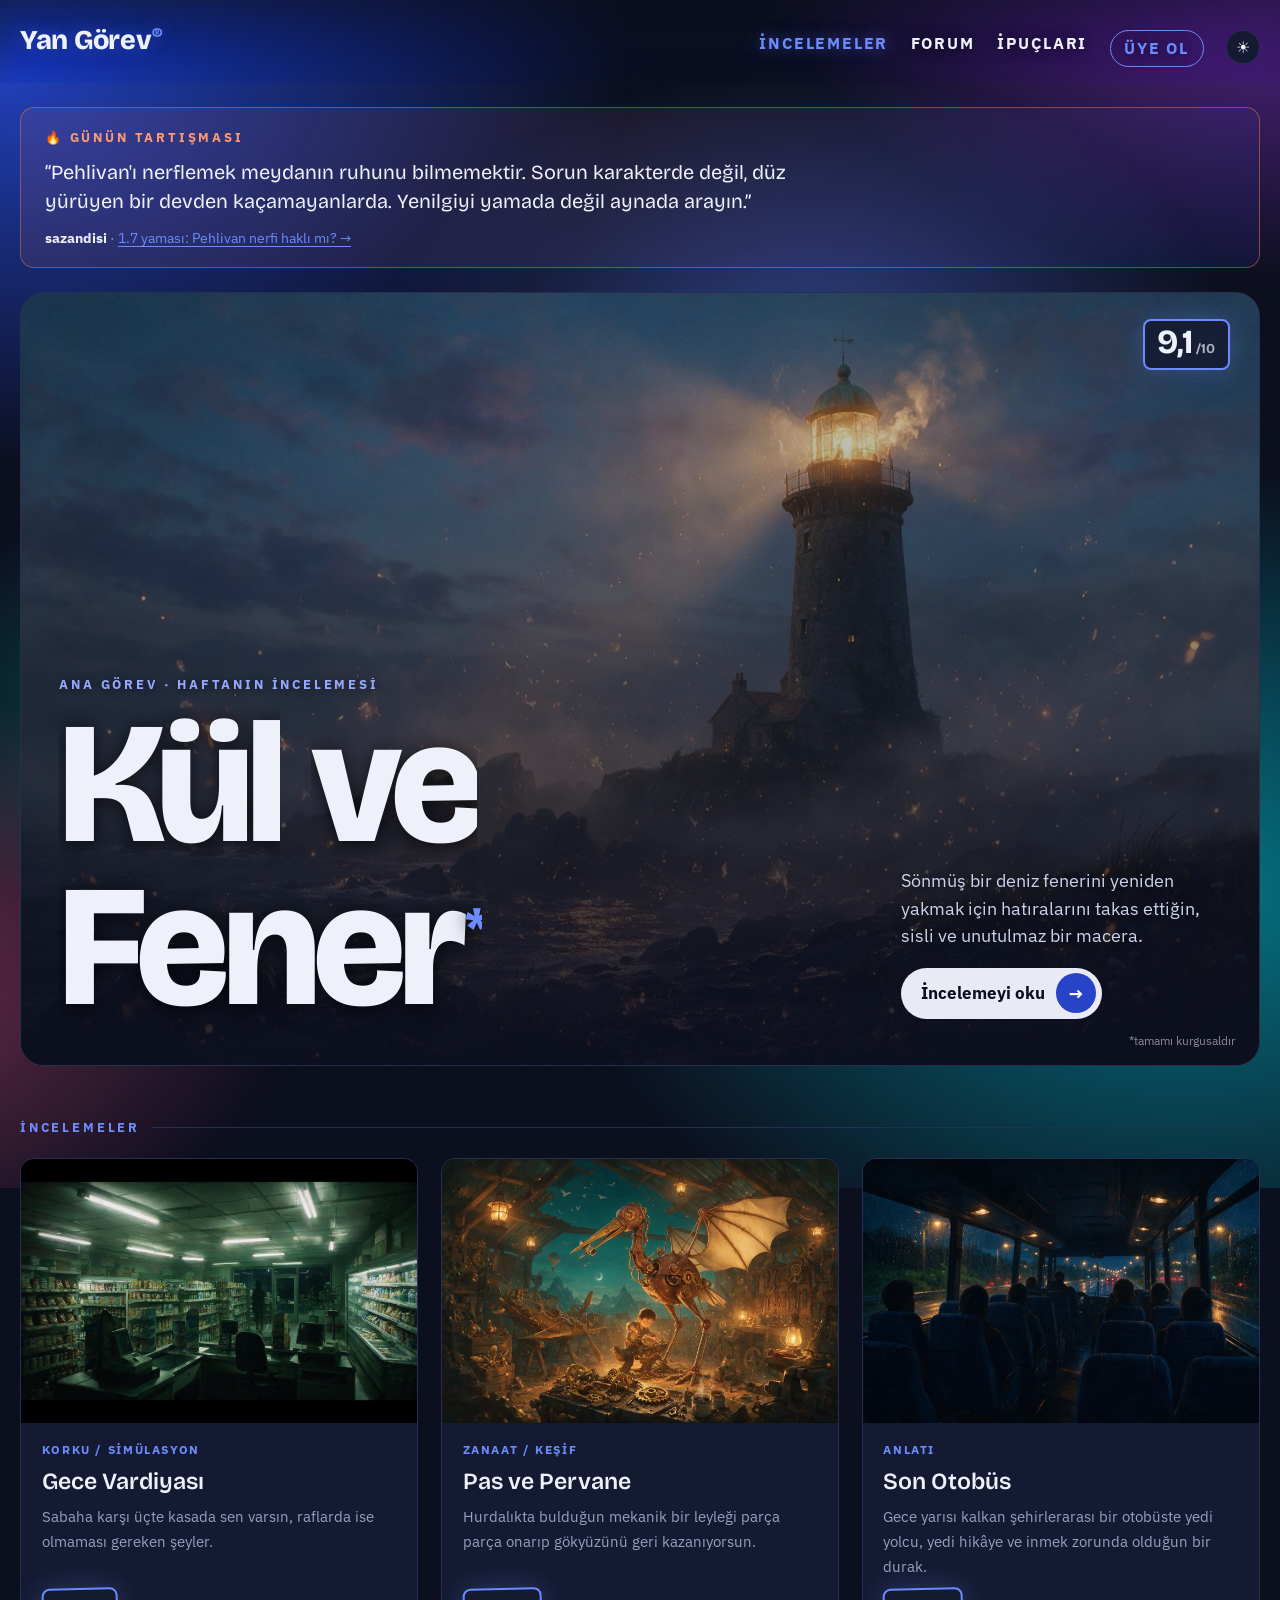
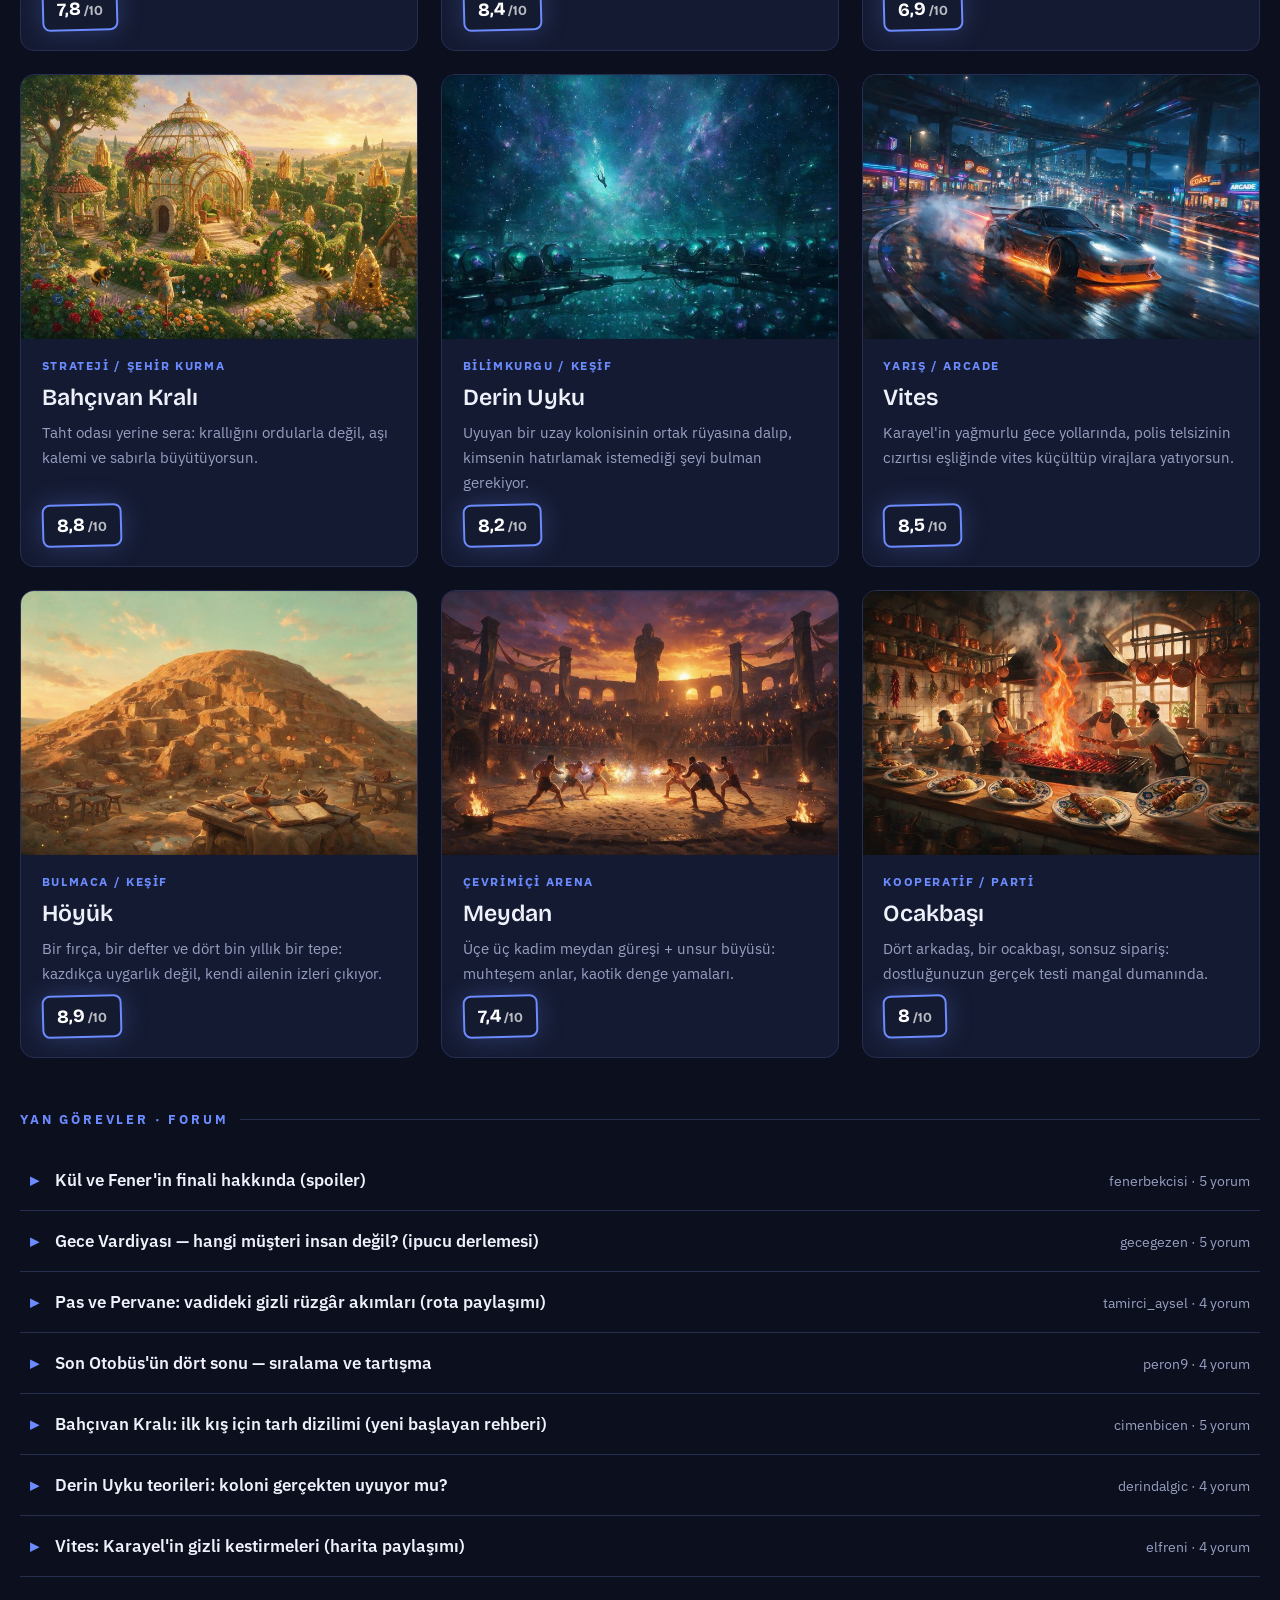
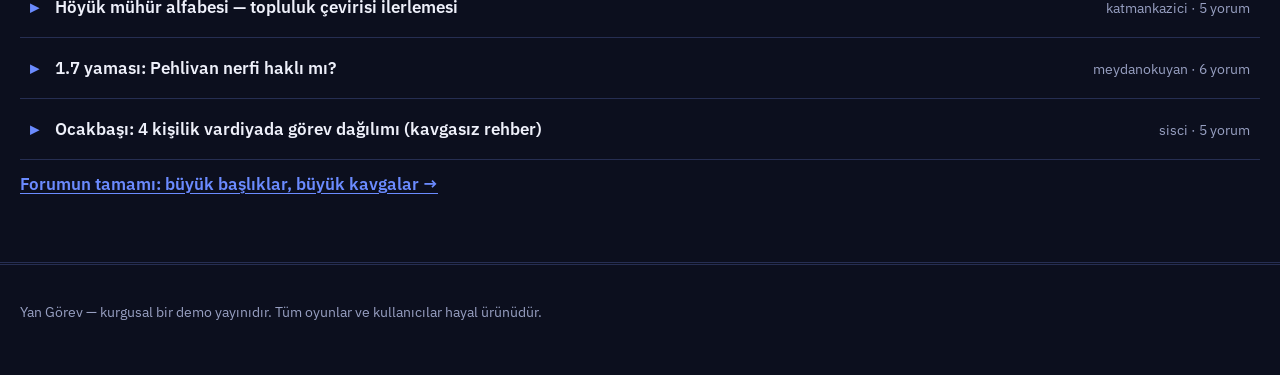
==== commit e9bb24e3: "feat: başlık ailesi Bricolage Grotesque'e geçti — afiş ağırlığında başlıklar --serif değişkeni tek n" ====
--- a/index.html
+++ b/index.html
@@ -18,7 +18,7 @@
   <meta name="twitter:card" content="summary_large_image">
   <link rel="preconnect" href="https://fonts.googleapis.com">
   <link rel="preconnect" href="https://fonts.gstatic.com" crossorigin>
-  <link href="https://fonts.googleapis.com/css2?family=Besley:ital,wght@0,400..900;1,400..700&family=IBM+Plex+Sans:wght@400;500;600;700&display=swap" rel="stylesheet">
+  <link href="https://fonts.googleapis.com/css2?family=Bricolage+Grotesque:opsz,wght@12..96,400..800&family=IBM+Plex+Sans:wght@400;500;600;700&display=swap" rel="stylesheet">
   <link rel="stylesheet" href="css/styles.css">
   <script type="application/ld+json">{"@context":"https://schema.org","@type":"ItemList","name":"Yan Görev — Oyun İncelemeleri","description":"Kurgusal oyun inceleme dergisi ve topluluk forumu demosu.","itemListElement":[{"@type":"ListItem","position":1,"url":"https://yan-gorev.vercel.app/oyun.html?id=kul-ve-fener","name":"Kül ve Fener incelemesi"},{"@type":"ListItem","position":2,"url":"https://yan-gorev.vercel.app/oyun.html?id=gece-vardiyasi","name":"Gece Vardiyası incelemesi"},{"@type":"ListItem","position":3,"url":"https://yan-gorev.vercel.app/oyun.html?id=pas-ve-pervane","name":"Pas ve Pervane incelemesi"},{"@type":"ListItem","position":4,"url":"https://yan-gorev.vercel.app/oyun.html?id=son-otobus","name":"Son Otobüs incelemesi"},{"@type":"ListItem","position":5,"url":"https://yan-gorev.vercel.app/oyun.html?id=bahcivan-krali","name":"Bahçıvan Kralı incelemesi"},{"@type":"ListItem","position":6,"url":"https://yan-gorev.vercel.app/oyun.html?id=derin-uyku","name":"Derin Uyku incelemesi"},{"@type":"ListItem","position":7,"url":"https://yan-gorev.vercel.app/oyun.html?id=vites","name":"Vites incelemesi"},{"@type":"ListItem","position":8,"url":"https://yan-gorev.vercel.app/oyun.html?id=hoyuk","name":"Höyük incelemesi"},{"@type":"ListItem","position":9,"url":"https://yan-gorev.vercel.app/oyun.html?id=meydan","name":"Meydan incelemesi"},{"@type":"ListItem","position":10,"url":"https://yan-gorev.vercel.app/oyun.html?id=ocakbasi","name":"Ocakbaşı incelemesi"}]}</script>
 </head>
--- a/css/styles.css
+++ b/css/styles.css
@@ -20,10 +20,11 @@
   --rozet-zemin: rgba(20, 26, 49, 0.85);
   --rozet-metin: #ffffff;
   --metin-yumusak: #c3c9e6;
-  --serif: "Besley", "Iowan Old Style", Georgia, serif;
+  /* --serif adı tarihsel: artık başlık ailesi Bricolage Grotesque taşıyor. */
+  --serif: "Bricolage Grotesque", "Avenir Next Condensed", "Arial Black", sans-serif;
   --grotesk: "IBM Plex Sans", "Helvetica Neue", Arial, sans-serif;
   --govde-olcu: 68ch;
-  --sayfa-genislik: 1080px;
+  --sayfa-genislik: 1340px;
 }
 
 /* ---------- Gündüz teması ---------- */
@@ -160,6 +161,7 @@
 
 /* ---------- Üst bar ---------- */
 
+/* Cam header: arkadaki RGB akışı blur'un içinden geçer, çizgi yok. */
 .site-header {
   position: sticky;
   top: 0;
@@ -168,18 +170,21 @@
   align-items: baseline;
   justify-content: space-between;
   gap: 1rem;
-  padding: 1.1rem 1.25rem 0.9rem;
-  background: var(--header-zemin);
-  backdrop-filter: blur(10px);
-  -webkit-backdrop-filter: blur(10px);
-  border-bottom: 3px double var(--cizgi);
+  padding: 1.15rem 1.25rem 1rem;
+  background: linear-gradient(180deg, rgba(12, 15, 30, 0.52) 0%, rgba(12, 15, 30, 0.08) 100%);
+  backdrop-filter: blur(18px) saturate(1.35);
+  -webkit-backdrop-filter: blur(18px) saturate(1.35);
+}
+
+html[data-tema="gunduz"] .site-header {
+  background: linear-gradient(180deg, rgba(244, 243, 238, 0.62) 0%, rgba(244, 243, 238, 0.10) 100%);
 }
 
 .site-header > * { max-width: var(--sayfa-genislik); }
 
 .logo {
   font-family: var(--serif);
-  font-weight: 700;
+  font-weight: 800;
   font-size: 1.7rem;
   letter-spacing: -0.01em;
   color: var(--murekkep);
@@ -199,13 +204,21 @@
 .site-header nav a {
   color: var(--murekkep);
   text-decoration: none;
-  font-weight: 500;
-  font-size: 0.95rem;
+  font-weight: 700;
+  font-size: 1.02rem;
   text-transform: uppercase;
-  letter-spacing: 0.08em;
-}
+  letter-spacing: 0.11em;
+  text-shadow: 0 1px 14px rgba(0, 0, 0, 0.55);
+}
+
+html[data-tema="gunduz"] .site-header nav a { text-shadow: none; }
 
 .site-header nav a:hover { color: var(--vurgu); text-shadow: var(--parilti); }
+
+.site-header nav a.aktif {
+  color: var(--vurgu);
+  text-shadow: 0 0 16px rgba(107, 139, 255, 0.55);
+}
 
 /* ---------- Genel yerleşim ---------- */
 
@@ -338,7 +351,7 @@
 
 .kart-grid {
   display: grid;
-  grid-template-columns: repeat(auto-fill, minmax(290px, 1fr));
+  grid-template-columns: repeat(auto-fill, minmax(340px, 1fr));
   gap: 1.4rem;
 }
 
@@ -750,8 +763,8 @@
 .hero h1.dev-baslik {
   font-size: clamp(3.4rem, 13.5vw, 11rem);
   line-height: 0.88;
-  letter-spacing: -0.05em;
-  font-weight: 600;
+  letter-spacing: -0.04em;
+  font-weight: 800;
   max-width: none;
   margin: 0;
 }
@@ -918,7 +931,7 @@
 
 .forum-basligi h1 {
   font-family: var(--serif);
-  font-weight: 700;
+  font-weight: 800;
   font-size: clamp(2.6rem, 6.5vw, 4.6rem);
   line-height: 1.02;
   letter-spacing: -0.02em;
@@ -967,7 +980,7 @@
   margin-top: 1.4rem;
 }
 
-.forum-izgara .forum-konu.dikey { flex: 1 1 300px; max-width: 346px; }
+.forum-izgara .forum-konu.dikey { flex: 1 1 320px; max-width: 424px; }
 
 .forum-konu.dikey {
   flex-direction: column;
@@ -1298,6 +1311,33 @@
 }
 
 .ipucu-kart .tartisma-git { margin-top: 1rem; }
+
+button.tartisma-git { border: none; cursor: pointer; font: inherit; font-weight: 700; }
+
+/* Açılan kart satır arkadaşlarını esnetmesin */
+.ipucu-izgara { align-items: flex-start; }
+
+.ipucu-detay.gizli { display: none; }
+.ipucu-detay { margin-top: 0.9rem; }
+.ipucu-detay .tartisma-git { margin-top: 0.9rem; }
+
+/* Izgara varyantı: forumdaki dikey kartlarla aynı dil */
+.ipucu-kart.dikey { flex-direction: column; gap: 0; padding: 0 0 1.2rem; overflow: hidden; }
+.ipucu-kart.dikey .konu-kapak { width: 100%; aspect-ratio: 16 / 9; border-radius: 0; }
+.ipucu-kart.dikey .konu-govde { padding: 1rem 1.3rem 0; display: flex; flex-direction: column; flex: 1; }
+.ipucu-kart.dikey .ipucu-liste { margin-bottom: 0.9rem; }
+.ipucu-kart.dikey .tartisma-git { margin-top: auto; align-self: flex-start; }
+.forum-izgara .ipucu-kart.dikey { flex: 1 1 320px; max-width: 424px; }
+
+/* Manşet ipucu: forum manşetiyle aynı çerçeve, içinde büyük serif alıntı */
+.ipucu-kart.forum-one-cikan { padding: 0; }
+.buyuk-ipucu {
+  font-family: var(--serif);
+  font-size: clamp(1.25rem, 2.6vw, 1.7rem);
+  line-height: 1.4;
+  margin: 0.4rem 0 0;
+  max-width: 56ch;
+}
 
 @media (max-width: 640px) {
   .ipucu-kart { flex-direction: column; }
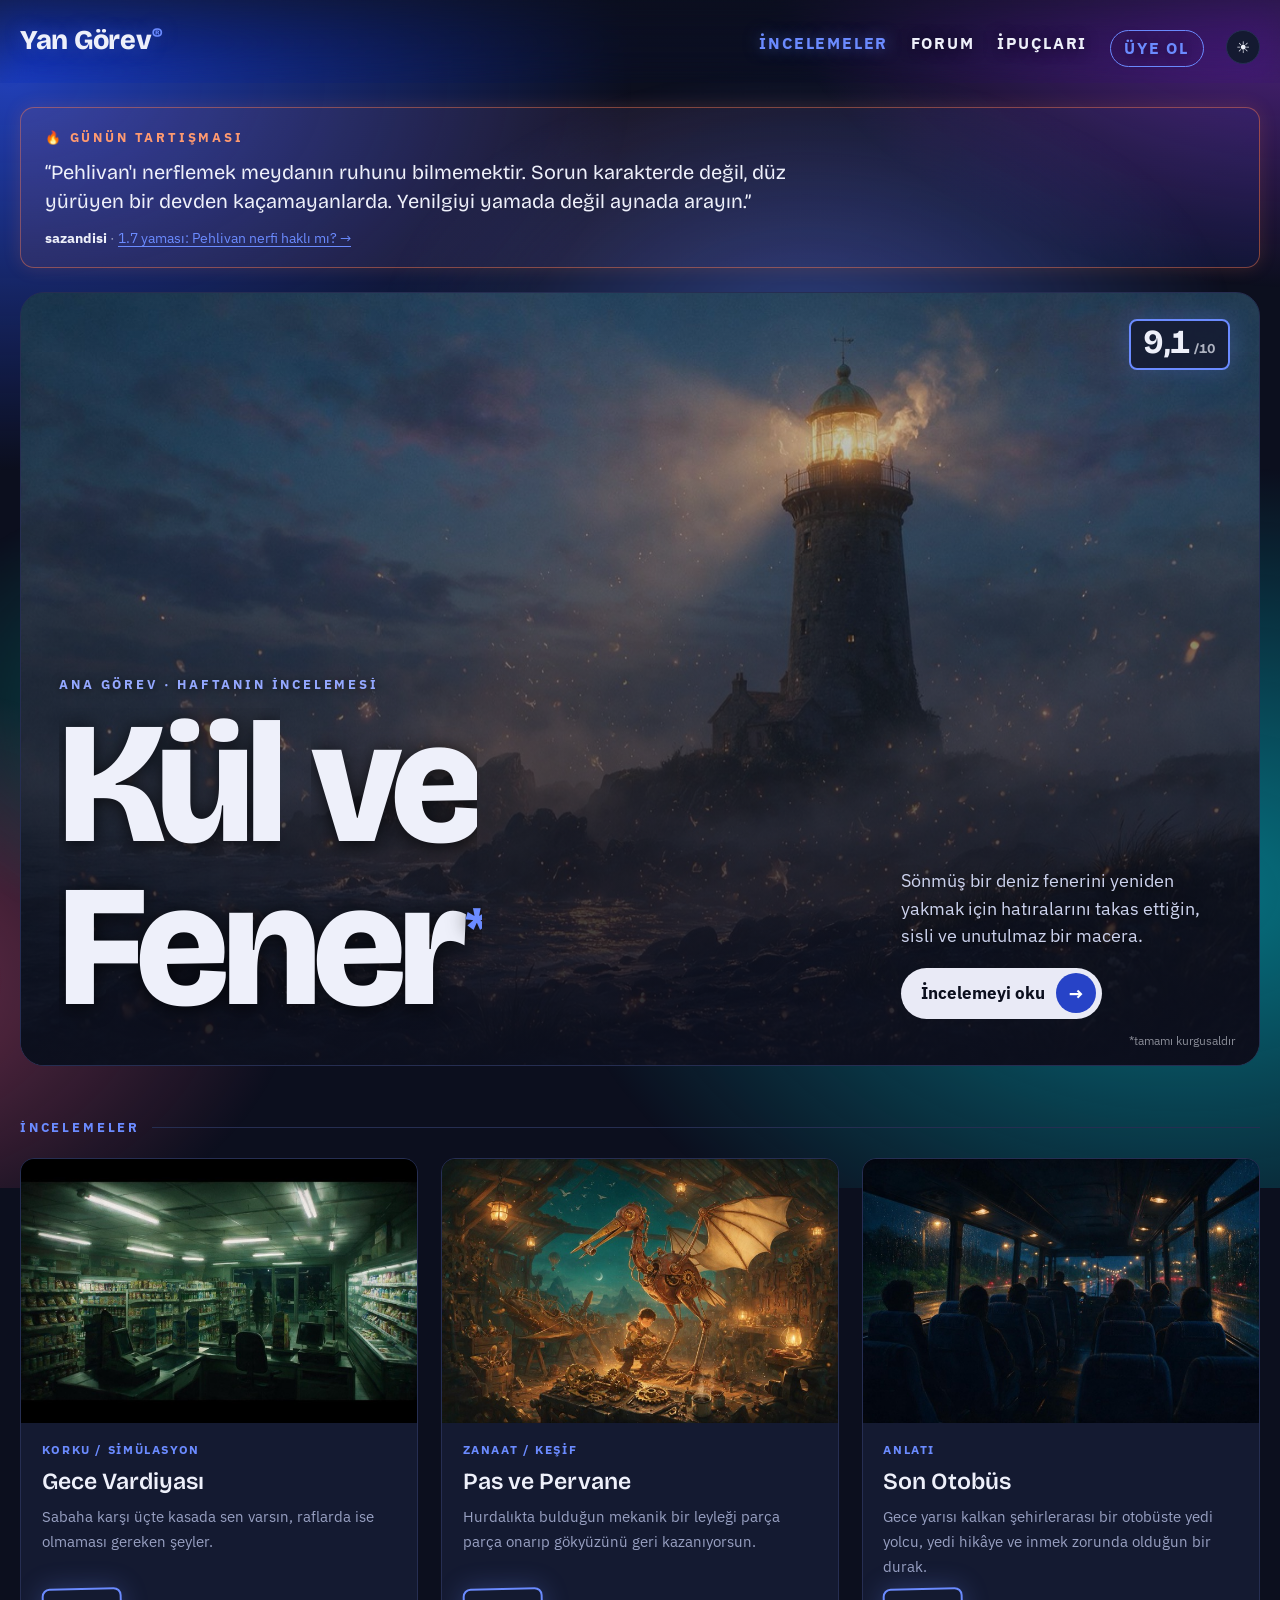
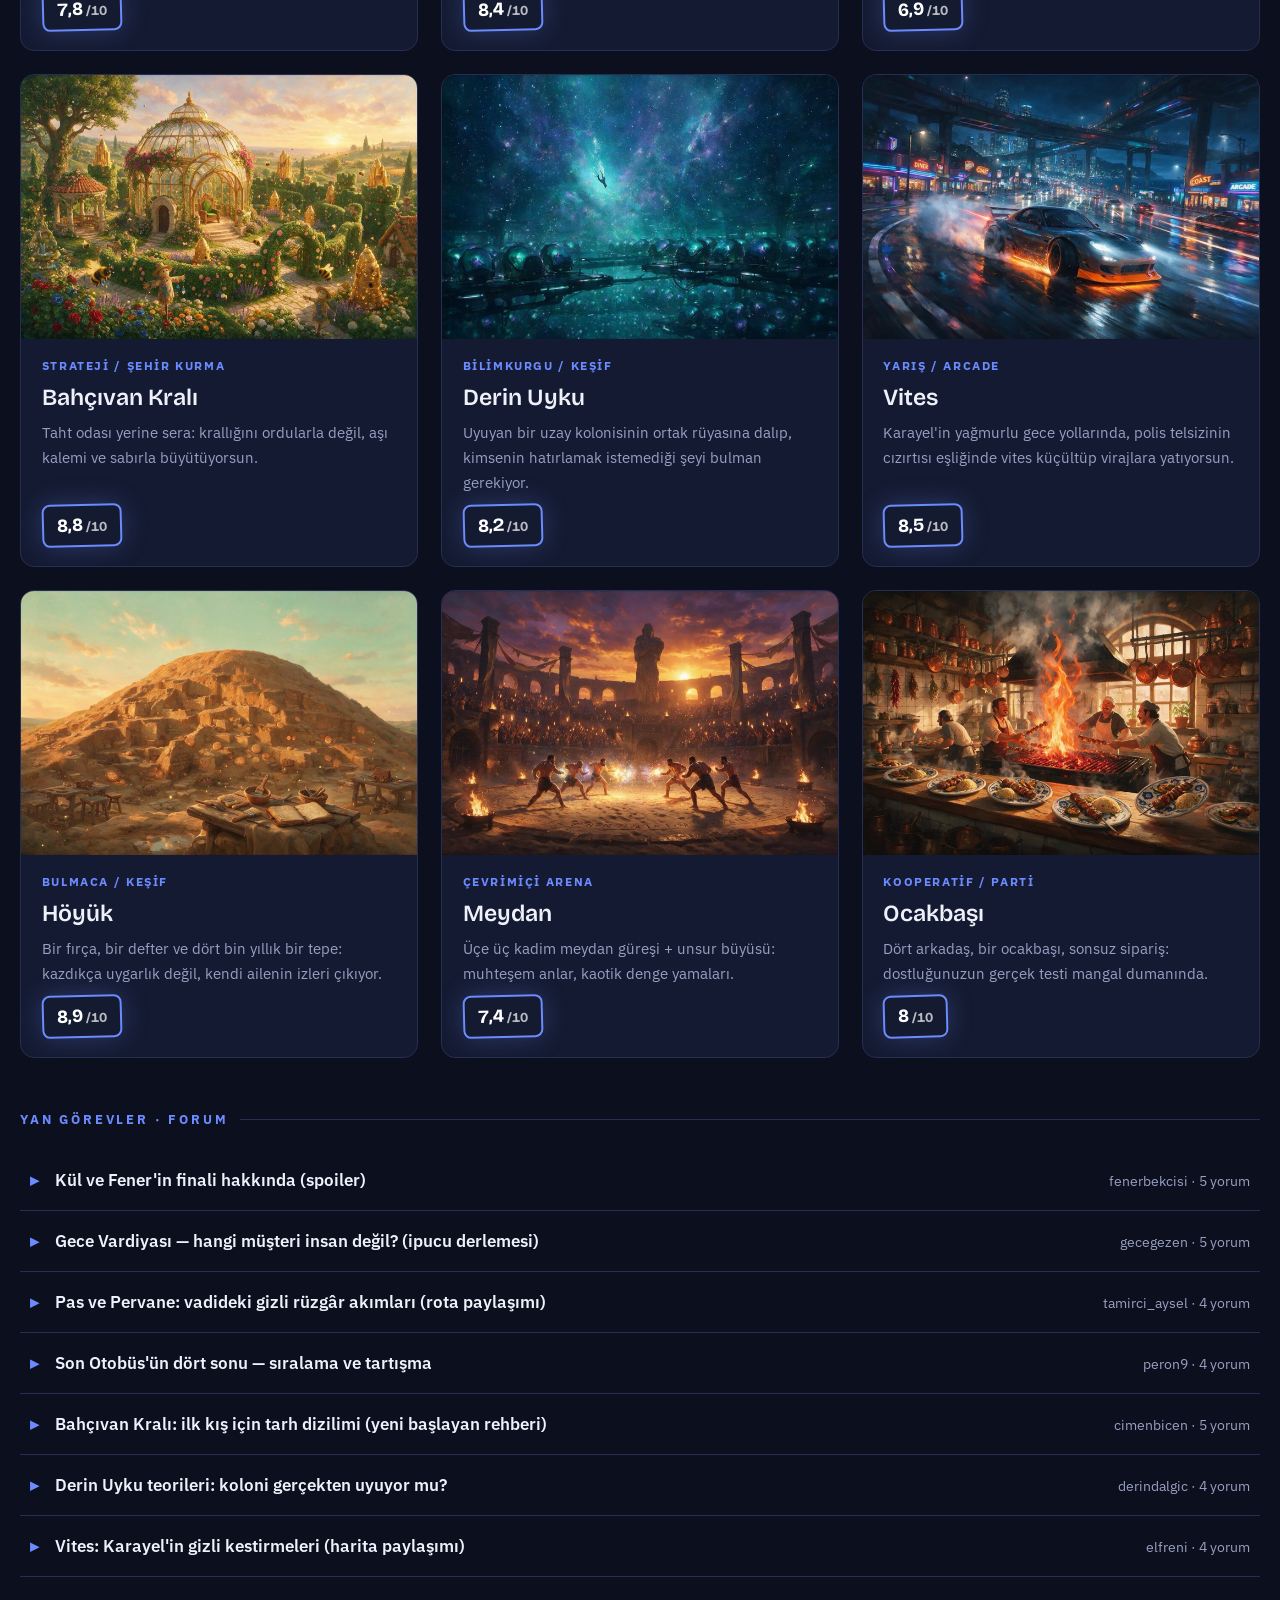
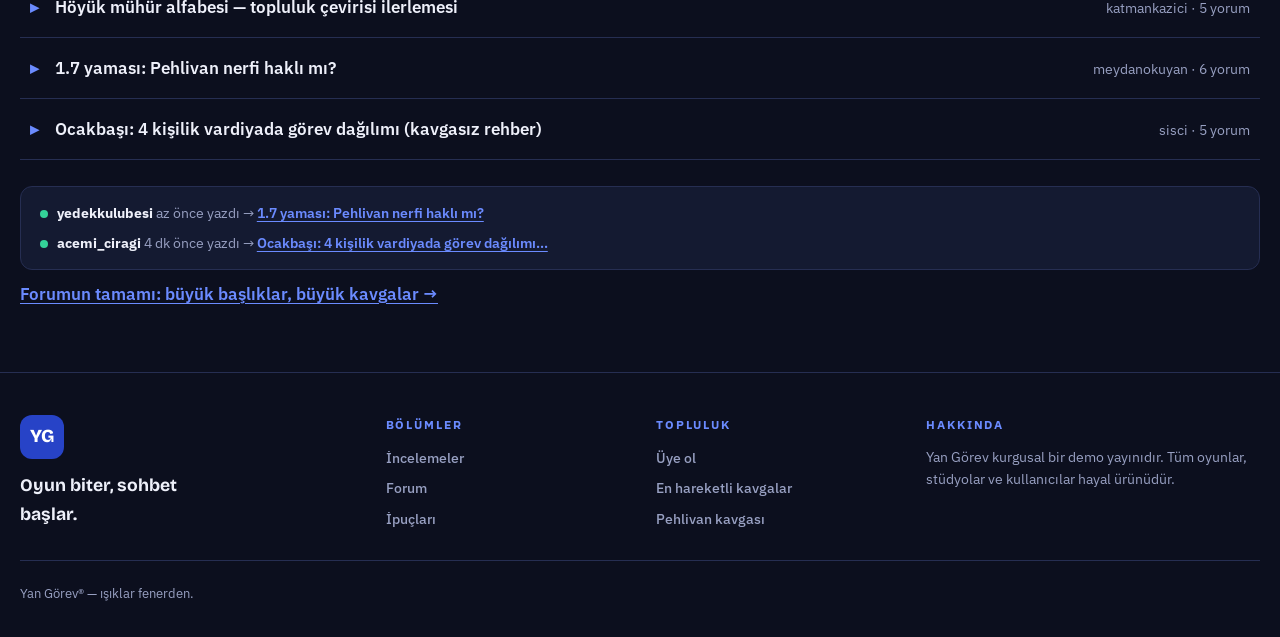
==== commit 03c0610f: "feat: sessiz ustalık paketi — 8 maddelik profesyonelleştirme Manşet karta bağlam satırı + dikey orta" ====
--- a/index.html
+++ b/index.html
@@ -23,6 +23,7 @@
   <script type="application/ld+json">{"@context":"https://schema.org","@type":"ItemList","name":"Yan Görev — Oyun İncelemeleri","description":"Kurgusal oyun inceleme dergisi ve topluluk forumu demosu.","itemListElement":[{"@type":"ListItem","position":1,"url":"https://yan-gorev.vercel.app/oyun.html?id=kul-ve-fener","name":"Kül ve Fener incelemesi"},{"@type":"ListItem","position":2,"url":"https://yan-gorev.vercel.app/oyun.html?id=gece-vardiyasi","name":"Gece Vardiyası incelemesi"},{"@type":"ListItem","position":3,"url":"https://yan-gorev.vercel.app/oyun.html?id=pas-ve-pervane","name":"Pas ve Pervane incelemesi"},{"@type":"ListItem","position":4,"url":"https://yan-gorev.vercel.app/oyun.html?id=son-otobus","name":"Son Otobüs incelemesi"},{"@type":"ListItem","position":5,"url":"https://yan-gorev.vercel.app/oyun.html?id=bahcivan-krali","name":"Bahçıvan Kralı incelemesi"},{"@type":"ListItem","position":6,"url":"https://yan-gorev.vercel.app/oyun.html?id=derin-uyku","name":"Derin Uyku incelemesi"},{"@type":"ListItem","position":7,"url":"https://yan-gorev.vercel.app/oyun.html?id=vites","name":"Vites incelemesi"},{"@type":"ListItem","position":8,"url":"https://yan-gorev.vercel.app/oyun.html?id=hoyuk","name":"Höyük incelemesi"},{"@type":"ListItem","position":9,"url":"https://yan-gorev.vercel.app/oyun.html?id=meydan","name":"Meydan incelemesi"},{"@type":"ListItem","position":10,"url":"https://yan-gorev.vercel.app/oyun.html?id=ocakbasi","name":"Ocakbaşı incelemesi"}]}</script>
 </head>
 <body>
+  <a class="atla" href="#icerik">İçeriğe atla</a>
   <header class="site-header">
     <a class="logo" href="index.html">Yan Görev</a>
     <nav>
@@ -42,7 +43,29 @@
     </div>
   </noscript>
   <footer class="site-footer">
-    <p>Yan Görev — kurgusal bir demo yayınıdır. Tüm oyunlar ve kullanıcılar hayal ürünüdür.</p>
+    <div class="footer-ust">
+      <div class="footer-marka">
+        <span class="footer-logo">YG</span>
+        <p class="footer-slogan">Oyun biter, sohbet başlar.</p>
+      </div>
+      <nav class="footer-kolon" aria-label="Bölümler">
+        <p class="footer-baslik">Bölümler</p>
+        <a href="index.html#incelemeler">İncelemeler</a>
+        <a href="forum.html">Forum</a>
+        <a href="ipuclari.html">İpuçları</a>
+      </nav>
+      <nav class="footer-kolon" aria-label="Topluluk">
+        <p class="footer-baslik">Topluluk</p>
+        <a href="uye.html">Üye ol</a>
+        <a href="forum.html?sirala=hareketli">En hareketli kavgalar</a>
+        <a href="konu.html?id=meydan-denge">Pehlivan kavgası</a>
+      </nav>
+      <div class="footer-kolon">
+        <p class="footer-baslik">Hakkında</p>
+        <p class="footer-not">Yan Görev kurgusal bir demo yayınıdır. Tüm oyunlar, stüdyolar ve kullanıcılar hayal ürünüdür.</p>
+      </div>
+    </div>
+    <p class="footer-alt">Yan Görev® — ışıklar fenerden.</p>
   </footer>
   <script src="js/data.js" defer></script>
   <script src="js/app.js" defer></script>
--- a/css/styles.css
+++ b/css/styles.css
@@ -23,8 +23,13 @@
   /* --serif adı tarihsel: artık başlık ailesi Bricolage Grotesque taşıyor. */
   --serif: "Bricolage Grotesque", "Avenir Next Condensed", "Arial Black", sans-serif;
   --grotesk: "IBM Plex Sans", "Helvetica Neue", Arial, sans-serif;
-  --govde-olcu: 68ch;
+  --govde-olcu: 72ch;
   --sayfa-genislik: 1340px;
+  /* Yarıçap ölçeği: s=girdiler, m=kartlar/paneller, l=büyük sahneler, tam=hap */
+  --r-s: 8px;
+  --r-m: 14px;
+  --r-l: 24px;
+  --r-tam: 999px;
 }
 
 /* ---------- Gündüz teması ---------- */
@@ -327,7 +332,7 @@
   font-weight: 700;
   color: var(--rozet-metin);
   border: 2.5px solid var(--vurgu);
-  border-radius: 8px;
+  border-radius: var(--r-s);
   padding: 0.35rem 0.8rem;
   transform: rotate(-2.5deg);
   background: var(--rozet-zemin);
@@ -358,7 +363,7 @@
 .kart {
   background: var(--panel);
   border: 1px solid var(--cizgi);
-  border-radius: 14px;
+  border-radius: var(--r-m);
   overflow: hidden;
   display: flex;
   flex-direction: column;
@@ -428,7 +433,7 @@
   padding: 1rem 0.6rem;
   color: var(--murekkep);
   text-decoration: none;
-  border-radius: 8px;
+  border-radius: var(--r-s);
   transition: background 140ms ease;
 }
 
@@ -620,6 +625,25 @@
 .balon .tarih { color: var(--soluk); font-size: 0.75rem; }
 .yorum.kullanici .balon .tarih { color: #b9c4f5; }
 
+.rozet-mini {
+  font-size: 0.62rem;
+  font-weight: 700;
+  text-transform: uppercase;
+  letter-spacing: 0.09em;
+  color: var(--vurgu);
+  border: 1px solid rgba(107, 139, 255, 0.45);
+  border-radius: 4px;
+  padding: 0.06rem 0.38rem;
+  white-space: nowrap;
+}
+
+.rozet-mini.unvan {
+  color: #ffb26b;
+  border-color: rgba(255, 154, 112, 0.5);
+}
+
+.yorum.kullanici .balon .rozet-mini.unvan { color: #ffd7b8; border-color: rgba(255, 215, 184, 0.55); }
+
 .balon .sen {
   font-size: 0.65rem;
   font-weight: 700;
@@ -639,7 +663,7 @@
   font-weight: 600;
   color: var(--vurgu);
   background: rgba(107, 139, 255, 0.12);
-  border-radius: 999px;
+  border-radius: var(--r-tam);
   padding: 0.1rem 0.6rem;
   margin-bottom: 0.35rem;
 }
@@ -655,7 +679,7 @@
   color: var(--soluk);
   background: none;
   border: 1px solid var(--cizgi);
-  border-radius: 999px;
+  border-radius: var(--r-tam);
   padding: 0.15rem 0.7rem;
   cursor: pointer;
   transition: color 140ms ease, border-color 140ms ease, box-shadow 140ms ease;
@@ -671,6 +695,103 @@
 
 .yorum.kullanici .begeni-btn { color: #cdd7ff; border-color: rgba(255, 255, 255, 0.3); }
 
+/* ---------- Yanıt zinciri + tepkiler + anket ---------- */
+
+.balon-alt { display: flex; flex-wrap: wrap; gap: 0.4rem; margin-top: 0.2rem; }
+
+.yanitla-btn { margin-left: auto; }
+
+.yanit-alinti {
+  display: block;
+  width: 100%;
+  text-align: left;
+  font: inherit;
+  font-size: 0.85rem;
+  color: var(--metin-yumusak);
+  background: rgba(107, 139, 255, 0.10);
+  border: 1px solid rgba(107, 139, 255, 0.25);
+  border-radius: 10px;
+  padding: 0.45rem 0.7rem;
+  margin-bottom: 0.45rem;
+  cursor: pointer;
+}
+
+.yanit-alinti:hover { background: rgba(107, 139, 255, 0.18); }
+.yanit-alinti .rumuz { display: block; font-weight: 700; color: var(--vurgu); font-size: 0.78rem; }
+
+.yorum.vurgula .balon { outline: 2px solid var(--vurgu); box-shadow: var(--parilti); }
+
+#yanit-cubugu .yanit-cip { display: inline-flex; align-items: center; gap: 0.5rem; }
+
+.yanit-iptal {
+  font: inherit;
+  font-weight: 700;
+  color: inherit;
+  background: none;
+  border: none;
+  cursor: pointer;
+  padding: 0 0.1rem;
+}
+
+.anket {
+  max-width: var(--govde-olcu);
+  margin: 1.4rem 0 0;
+  background: var(--panel);
+  border: 1px solid var(--cizgi);
+  border-radius: var(--r-m);
+  padding: 1.2rem 1.4rem 1rem;
+}
+
+.anket h2 { font-family: var(--serif); font-weight: 700; font-size: 1.25rem; margin: 0 0 0.9rem; }
+
+.anket-secenek {
+  position: relative;
+  display: flex;
+  align-items: center;
+  justify-content: space-between;
+  gap: 0.8rem;
+  width: 100%;
+  font: inherit;
+  color: var(--murekkep);
+  background: var(--zemin);
+  border: 1px solid var(--cizgi);
+  border-radius: 9px;
+  padding: 0.6rem 0.9rem;
+  margin-bottom: 0.55rem;
+  cursor: pointer;
+  overflow: hidden;
+  text-align: left;
+}
+
+.anket-secenek:not(.kilitli):hover { border-color: var(--vurgu); box-shadow: var(--parilti); }
+.anket-secenek.kilitli { cursor: default; }
+.anket-secenek.secili { border-color: var(--vurgu); font-weight: 700; }
+
+.anket-dolgu {
+  position: absolute;
+  inset: 0 auto 0 0;
+  width: 0;
+  background: rgba(107, 139, 255, 0.16);
+  transition: width 700ms cubic-bezier(0.16, 1, 0.3, 1);
+}
+
+.anket-secenek.secili .anket-dolgu { background: rgba(107, 139, 255, 0.30); }
+.anket-metin, .anket-oran { position: relative; }
+.anket-oran { font-weight: 700; color: var(--vurgu); flex: none; }
+
+.anket-alt { margin: 0.3rem 0 0; color: var(--soluk); font-size: 0.85rem; }
+
+.anket-geri {
+  font: inherit;
+  font-size: 0.85rem;
+  color: var(--vurgu);
+  background: none;
+  border: none;
+  cursor: pointer;
+  text-decoration: underline;
+  padding: 0;
+}
+
 /* ---------- Yorum formu ---------- */
 
 .yorum-form {
@@ -678,7 +799,7 @@
   margin-top: 2rem;
   background: var(--panel);
   border: 1px solid var(--cizgi);
-  border-radius: 14px;
+  border-radius: var(--r-m);
   padding: 1.4rem;
   display: grid;
   gap: 0.8rem;
@@ -697,7 +818,7 @@
   color: var(--murekkep);
   background: var(--zemin);
   border: 1px solid var(--cizgi);
-  border-radius: 8px;
+  border-radius: var(--r-s);
   padding: 0.6rem 0.8rem;
   width: 100%;
 }
@@ -715,7 +836,7 @@
   color: #fff;
   background: linear-gradient(160deg, var(--vurgu), var(--vurgu-derin));
   border: none;
-  border-radius: 8px;
+  border-radius: var(--r-s);
   padding: 0.65rem 1.5rem;
   cursor: pointer;
   justify-self: start;
@@ -727,19 +848,133 @@
 /* ---------- Footer ---------- */
 
 .site-footer {
-  border-top: 3px double var(--cizgi);
+  border-top: 1px solid var(--cizgi);
   max-width: var(--sayfa-genislik);
   margin: 0 auto;
-  padding: 1.4rem 1.25rem 2.4rem;
+  padding: 2.6rem 1.25rem 2rem;
   color: var(--soluk);
+  font-size: 0.9rem;
+}
+
+.footer-ust {
+  display: grid;
+  grid-template-columns: 1.4fr 1fr 1fr 1.4fr;
+  gap: 2rem;
+  padding-bottom: 1.8rem;
+  border-bottom: 1px solid var(--cizgi);
+}
+
+.footer-logo {
+  display: inline-grid;
+  place-items: center;
+  width: 44px;
+  height: 44px;
+  border-radius: 12px;
+  background: var(--vurgu-derin);
+  color: #fff;
+  font-family: var(--serif);
+  font-weight: 800;
+  font-size: 1.15rem;
+}
+
+.footer-slogan {
+  font-family: var(--serif);
+  font-weight: 700;
+  font-size: 1.1rem;
+  color: var(--murekkep);
+  margin: 0.8rem 0 0;
+  max-width: 18ch;
+}
+
+.footer-kolon { display: grid; gap: 0.45rem; align-content: start; }
+
+.footer-baslik {
+  font-size: 0.72rem;
+  font-weight: 700;
+  text-transform: uppercase;
+  letter-spacing: 0.16em;
+  color: var(--vurgu);
+  margin: 0 0 0.3rem;
+}
+
+.footer-kolon a {
+  color: var(--soluk);
+  text-decoration: none;
+  font-weight: 500;
+  width: fit-content;
+}
+
+.footer-kolon a:hover { color: var(--vurgu); }
+.footer-not { margin: 0; line-height: 1.55; }
+.footer-alt { margin: 1.4rem 0 0; font-size: 0.82rem; }
+
+@media (max-width: 900px) {
+  .footer-ust { grid-template-columns: 1fr 1fr; }
+}
+
+@media (max-width: 560px) {
+  .footer-ust { grid-template-columns: 1fr; }
+}
+
+/* ---------- Cila: skip-link, bağlam, boş durum, geri izi, rakamlar ---------- */
+
+.atla {
+  position: absolute;
+  left: -999px;
+  top: 0;
+  z-index: 100;
+  background: var(--vurgu-derin);
+  color: #fff;
+  font-weight: 700;
+  padding: 0.65rem 1.2rem;
+  border-radius: 0 0 var(--r-s) 0;
+  text-decoration: none;
+}
+
+.atla:focus { left: 0; }
+
+.forum-one-cikan { align-items: center; }
+
+.one-cikan-baglam {
+  margin: 0.7rem 0 0.2rem;
+  color: var(--soluk);
+  font-size: 0.9rem;
+  max-width: 60ch;
+}
+
+.bos-durum {
+  list-style: none;
+  border: 1px dashed var(--cizgi);
+  border-radius: var(--r-m);
+  padding: 1.6rem 1.4rem;
+  text-align: center;
+  color: var(--soluk);
+}
+
+.bos-durum p { margin: 0; }
+
+.geri-izi {
+  display: inline-block;
   font-size: 0.85rem;
+  font-weight: 600;
+  color: var(--soluk);
+  text-decoration: none;
+  margin-bottom: 0.7rem;
+}
+
+.geri-izi:hover { color: var(--vurgu); }
+
+/* Sayı taşıyan her yüzey eş-genişlik rakam kullanır: sayaç değişince genişlik titremez. */
+.puan-rozet, .begeni-btn, .anket-oran, .anket-alt, .istatistik,
+.yan-kavga .sayi, .forum-liste .meta, .cevrimici, .one-cikan-baglam, .sayfa-dugme {
+  font-variant-numeric: tabular-nums;
 }
 
 /* ---------- Prisma esintili manşet ---------- */
 
 .hero-prisma {
   min-height: min(86vh, 880px);
-  border-radius: 24px;
+  border-radius: var(--r-l);
 }
 
 .hero-video {
@@ -814,7 +1049,7 @@
   color: #0c0f1e;
   font-weight: 700;
   text-decoration: none;
-  border-radius: 999px;
+  border-radius: var(--r-tam);
   padding: 0.35rem 0.4rem 0.35rem 1.3rem;
   transition: gap 200ms ease;
 }
@@ -850,10 +1085,13 @@
   margin: 1.5rem 0 0;
   padding: 1.2rem 1.5rem 1.1rem;
   border: 1px solid rgba(255, 122, 77, 0.45);
-  border-radius: 14px;
+  border-radius: var(--r-m);
   background: linear-gradient(135deg, rgba(255, 122, 77, 0.10), rgba(39, 67, 199, 0.12));
-  animation: korNefes 3.4s ease-in-out infinite alternate;
-}
+  box-shadow: 0 0 18px rgba(255, 122, 77, 0.16);
+}
+
+/* Motion diyeti: sürekli nabız yerine yalnız ilgi anında nefes. */
+.gunun-tartismasi:hover { animation: korNefes 2.6s ease-in-out infinite alternate; }
 
 .gunun-tartismasi .eyebrow {
   font-size: 0.8rem;
@@ -907,7 +1145,7 @@
 
 .site-header nav .nav-uye {
   border: 1px solid var(--vurgu);
-  border-radius: 999px;
+  border-radius: var(--r-tam);
   padding: 0.25rem 0.85rem;
   color: var(--vurgu);
 }
@@ -1000,7 +1238,7 @@
 .forum-konu {
   background: var(--panel);
   border: 1px solid var(--cizgi);
-  border-radius: 14px;
+  border-radius: var(--r-m);
   padding: 1.4rem 1.6rem 1.3rem;
   display: flex;
   gap: 1.4rem;
@@ -1139,7 +1377,7 @@
   font-weight: 600;
   font-size: 0.92rem;
   text-decoration: none;
-  border-radius: 999px;
+  border-radius: var(--r-tam);
   padding: 0.5rem 1.05rem;
   transition: border-color 150ms ease, box-shadow 150ms ease;
 }
@@ -1164,7 +1402,7 @@
   color: var(--murekkep);
   background: var(--panel);
   border: 1px solid var(--cizgi);
-  border-radius: 999px;
+  border-radius: var(--r-tam);
   padding: 0.6rem 1.2rem;
 }
 
@@ -1178,7 +1416,7 @@
   z-index: 10;
   background: var(--panel);
   border: 1px solid var(--cizgi);
-  border-radius: 14px;
+  border-radius: var(--r-m);
   overflow: hidden;
   box-shadow: 0 14px 40px rgba(0, 0, 0, 0.35);
 }
@@ -1208,7 +1446,7 @@
   gap: 0.7rem;
   background: var(--panel);
   border: 1px solid var(--cizgi);
-  border-radius: 14px;
+  border-radius: var(--r-m);
   padding: 1.2rem;
 }
 
@@ -1221,7 +1459,7 @@
   color: var(--murekkep);
   background: var(--zemin);
   border: 1px solid var(--cizgi);
-  border-radius: 8px;
+  border-radius: var(--r-s);
   padding: 0.55rem 0.8rem;
   width: 100%;
 }
@@ -1238,11 +1476,56 @@
   color: #fff;
   background: linear-gradient(160deg, var(--vurgu), var(--vurgu-derin));
   border: none;
-  border-radius: 8px;
+  border-radius: var(--r-s);
   padding: 0.55rem 1.3rem;
   cursor: pointer;
   justify-self: start;
 }
+
+.filtre-cubugu {
+  display: flex;
+  flex-wrap: wrap;
+  align-items: center;
+  gap: 0.5rem;
+  margin-top: 1.2rem;
+}
+
+.filtre-cip {
+  font-size: 0.82rem;
+  font-weight: 700;
+  color: var(--soluk);
+  text-decoration: none;
+  border: 1px solid var(--cizgi);
+  border-radius: var(--r-tam);
+  padding: 0.45rem 1rem;
+  transition: border-color 140ms ease, color 140ms ease;
+}
+
+.filtre-cip:hover { color: var(--vurgu); border-color: var(--vurgu); }
+
+.filtre-cip.aktif {
+  color: #fff;
+  background: var(--vurgu-derin);
+  border-color: var(--vurgu-derin);
+}
+
+.filtre-ayrac { color: var(--soluk); }
+
+.etiket-mini {
+  font-size: 0.62rem;
+  font-weight: 700;
+  text-transform: uppercase;
+  letter-spacing: 0.09em;
+  color: var(--soluk);
+  border: 1px solid var(--cizgi);
+  border-radius: 4px;
+  padding: 0.06rem 0.38rem;
+  white-space: nowrap;
+}
+
+.forum-konu.okundu .konu-kapak img { opacity: 0.62; }
+.forum-konu.okundu .konu-alt-baslik { color: var(--soluk); }
+.forum-konu.okundu .konu-alt-baslik a::after { content: " ✓"; color: var(--vurgu); }
 
 .istatistik {
   text-align: center;
@@ -1259,7 +1542,7 @@
 .ipucu-kart {
   background: var(--panel);
   border: 1px solid var(--cizgi);
-  border-radius: 14px;
+  border-radius: var(--r-m);
   padding: 1.4rem 1.6rem;
   display: flex;
   gap: 1.4rem;
@@ -1344,6 +1627,193 @@
   .ipucu-kart .konu-kapak { width: 100%; aspect-ratio: 16 / 9; }
 }
 
+/* ---------- İki kolonlu iskelet + yapışkan yan panel ---------- */
+
+.iki-kolon {
+  display: grid;
+  grid-template-columns: minmax(0, 1fr) 380px;
+  gap: 1rem 3rem;
+  align-items: start;
+}
+
+.kolon-icerik { min-width: 0; }
+
+.yan-kutu {
+  position: sticky;
+  top: 96px;
+  display: grid;
+  gap: 1.3rem;
+  margin-top: 2.6rem;
+}
+
+.yan-panel {
+  background: var(--panel);
+  border: 1px solid var(--cizgi);
+  border-radius: var(--r-m);
+  padding: 1.25rem 1.35rem;
+}
+
+.yan-baslik {
+  font-size: 0.74rem;
+  font-weight: 700;
+  text-transform: uppercase;
+  letter-spacing: 0.18em;
+  color: var(--vurgu);
+  margin: 0 0 0.7rem;
+}
+
+.yan-kunye {
+  list-style: none;
+  margin: 1rem 0 1.1rem;
+  padding: 0;
+  display: grid;
+  gap: 0.6rem;
+  font-size: 0.95rem;
+}
+
+.yan-kunye b {
+  display: block;
+  font-size: 0.68rem;
+  font-weight: 700;
+  text-transform: uppercase;
+  letter-spacing: 0.14em;
+  color: var(--soluk);
+  margin-bottom: 0.1rem;
+}
+
+.yan-panel .tartisma-git { margin-top: 0.2rem; }
+
+.yan-baglanti {
+  display: block;
+  margin-top: 0.8rem;
+  font-size: 0.9rem;
+  font-weight: 600;
+}
+
+.yan-benzer {
+  display: flex;
+  align-items: center;
+  gap: 0.75rem;
+  padding: 0.55rem 0;
+  text-decoration: none;
+  border-top: 1px solid var(--cizgi);
+}
+
+.yan-benzer:first-of-type { border-top: none; padding-top: 0.2rem; }
+
+.yan-benzer img {
+  width: 84px;
+  aspect-ratio: 16 / 10;
+  object-fit: cover;
+  border-radius: var(--r-s);
+  flex: none;
+}
+
+.yan-benzer .ad {
+  font-family: var(--serif);
+  font-weight: 700;
+  font-size: 0.98rem;
+  color: var(--murekkep);
+  min-width: 0;
+}
+
+.yan-benzer:hover .ad { color: var(--vurgu); }
+.yan-benzer .puan { margin-left: auto; color: var(--vurgu); font-weight: 700; font-size: 0.85rem; }
+
+.yan-oyun-kapak { display: block; border-radius: 10px; overflow: hidden; margin-bottom: 0.9rem; }
+.yan-oyun-kapak img { width: 100%; aspect-ratio: 16 / 9; object-fit: cover; }
+
+.yan-oyun-ad {
+  display: flex;
+  align-items: center;
+  justify-content: space-between;
+  gap: 0.7rem;
+  font-family: var(--serif);
+  font-weight: 700;
+  font-size: 1.25rem;
+  margin: 0 0 0.2rem;
+}
+
+.yan-oyun-ad .puan-rozet { transform: rotate(2deg); }
+.yan-oyun-ad .puan-rozet .sayi { font-size: 1.05rem; }
+
+.yan-oyun-tur { margin: 0 0 0.9rem; color: var(--soluk); font-size: 0.85rem; }
+
+.yan-kavga {
+  display: flex;
+  align-items: baseline;
+  justify-content: space-between;
+  gap: 0.8rem;
+  padding: 0.5rem 0;
+  text-decoration: none;
+  border-top: 1px solid var(--cizgi);
+}
+
+.yan-kavga:first-of-type { border-top: none; }
+.yan-kavga .ad { color: var(--murekkep); font-weight: 600; font-size: 0.92rem; min-width: 0; }
+.yan-kavga:hover .ad { color: var(--vurgu); }
+.yan-kavga .sayi { color: var(--soluk); font-size: 0.78rem; flex: none; }
+
+@media (max-width: 1024px) {
+  .iki-kolon { grid-template-columns: 1fr; }
+  .yan-kutu { position: static; margin-top: 1rem; }
+}
+
+/* ---------- Canlılık: çevrimiçi + yazıyor + aktivite ---------- */
+
+.canli-nokta {
+  display: inline-block;
+  width: 8px;
+  height: 8px;
+  border-radius: 50%;
+  background: #34d399;
+  margin-right: 0.35rem;
+  animation: nabiz 2.2s ease-in-out infinite;
+}
+
+@keyframes nabiz {
+  0%, 100% { box-shadow: 0 0 0 0 rgba(52, 211, 153, 0.5); }
+  50% { box-shadow: 0 0 0 6px rgba(52, 211, 153, 0); }
+}
+
+.cevrimici { margin: 0.8rem 0 0; color: #6ee7b7; font-weight: 600; font-size: 0.92rem; }
+html[data-tema="gunduz"] .cevrimici { color: #0a7c5a; }
+
+.yorum.yaziyor .balon { display: flex; align-items: center; gap: 0.6rem; }
+.yorum.yaziyor .rumuz { font-weight: 600; font-size: 0.85rem; color: var(--soluk); }
+
+.yaziyor-noktalar { display: inline-flex; gap: 4px; }
+
+.yaziyor-noktalar span {
+  width: 6px;
+  height: 6px;
+  border-radius: 50%;
+  background: var(--soluk);
+  animation: zipla 1.1s ease-in-out infinite;
+}
+
+.yaziyor-noktalar span:nth-child(2) { animation-delay: 0.15s; }
+.yaziyor-noktalar span:nth-child(3) { animation-delay: 0.3s; }
+
+@keyframes zipla {
+  0%, 60%, 100% { transform: translateY(0); opacity: 0.5; }
+  30% { transform: translateY(-5px); opacity: 1; }
+}
+
+.aktivite {
+  margin-top: 1.6rem;
+  padding: 0.9rem 1.2rem;
+  background: var(--panel);
+  border: 1px solid var(--cizgi);
+  border-radius: 12px;
+  display: grid;
+  gap: 0.4rem;
+}
+
+.aktivite-satiri { margin: 0; font-size: 0.9rem; color: var(--soluk); }
+.aktivite-satiri b { color: var(--murekkep); }
+.aktivite-satiri a { font-weight: 600; }
+
 /* ---------- Benzer görevler ---------- */
 
 .benzer-serit {
@@ -1420,7 +1890,7 @@
   color: var(--murekkep);
   background: var(--zemin);
   border: 1px solid var(--cizgi);
-  border-radius: 8px;
+  border-radius: var(--r-s);
   padding: 0.65rem 0.9rem;
   width: 100%;
 }
@@ -1459,7 +1929,7 @@
   color: #fff;
   background: linear-gradient(160deg, var(--vurgu), var(--vurgu-derin));
   border: none;
-  border-radius: 8px;
+  border-radius: var(--r-s);
   padding: 0.65rem 1.5rem;
   cursor: pointer;
   justify-self: start;
@@ -1474,7 +1944,7 @@
   color: var(--soluk);
   background: none;
   border: 1px solid var(--cizgi);
-  border-radius: 8px;
+  border-radius: var(--r-s);
   padding: 0.5rem 1.1rem;
   cursor: pointer;
   justify-self: start;
@@ -1537,6 +2007,8 @@
   .forum-konu:hover, .renk-secenek:hover, .hero-cta:hover .ok { transform: none; }
   .forum-konu:hover .konu-kapak img { transform: none; }
   .kelime-ic { transform: none; animation: none; }
+  .canli-nokta, .yaziyor-noktalar span { animation: none; }
+  .anket-dolgu { transition: none; }
   .js-reveal { opacity: 1; }
   .js-reveal.gorunur { animation: none; }
 }
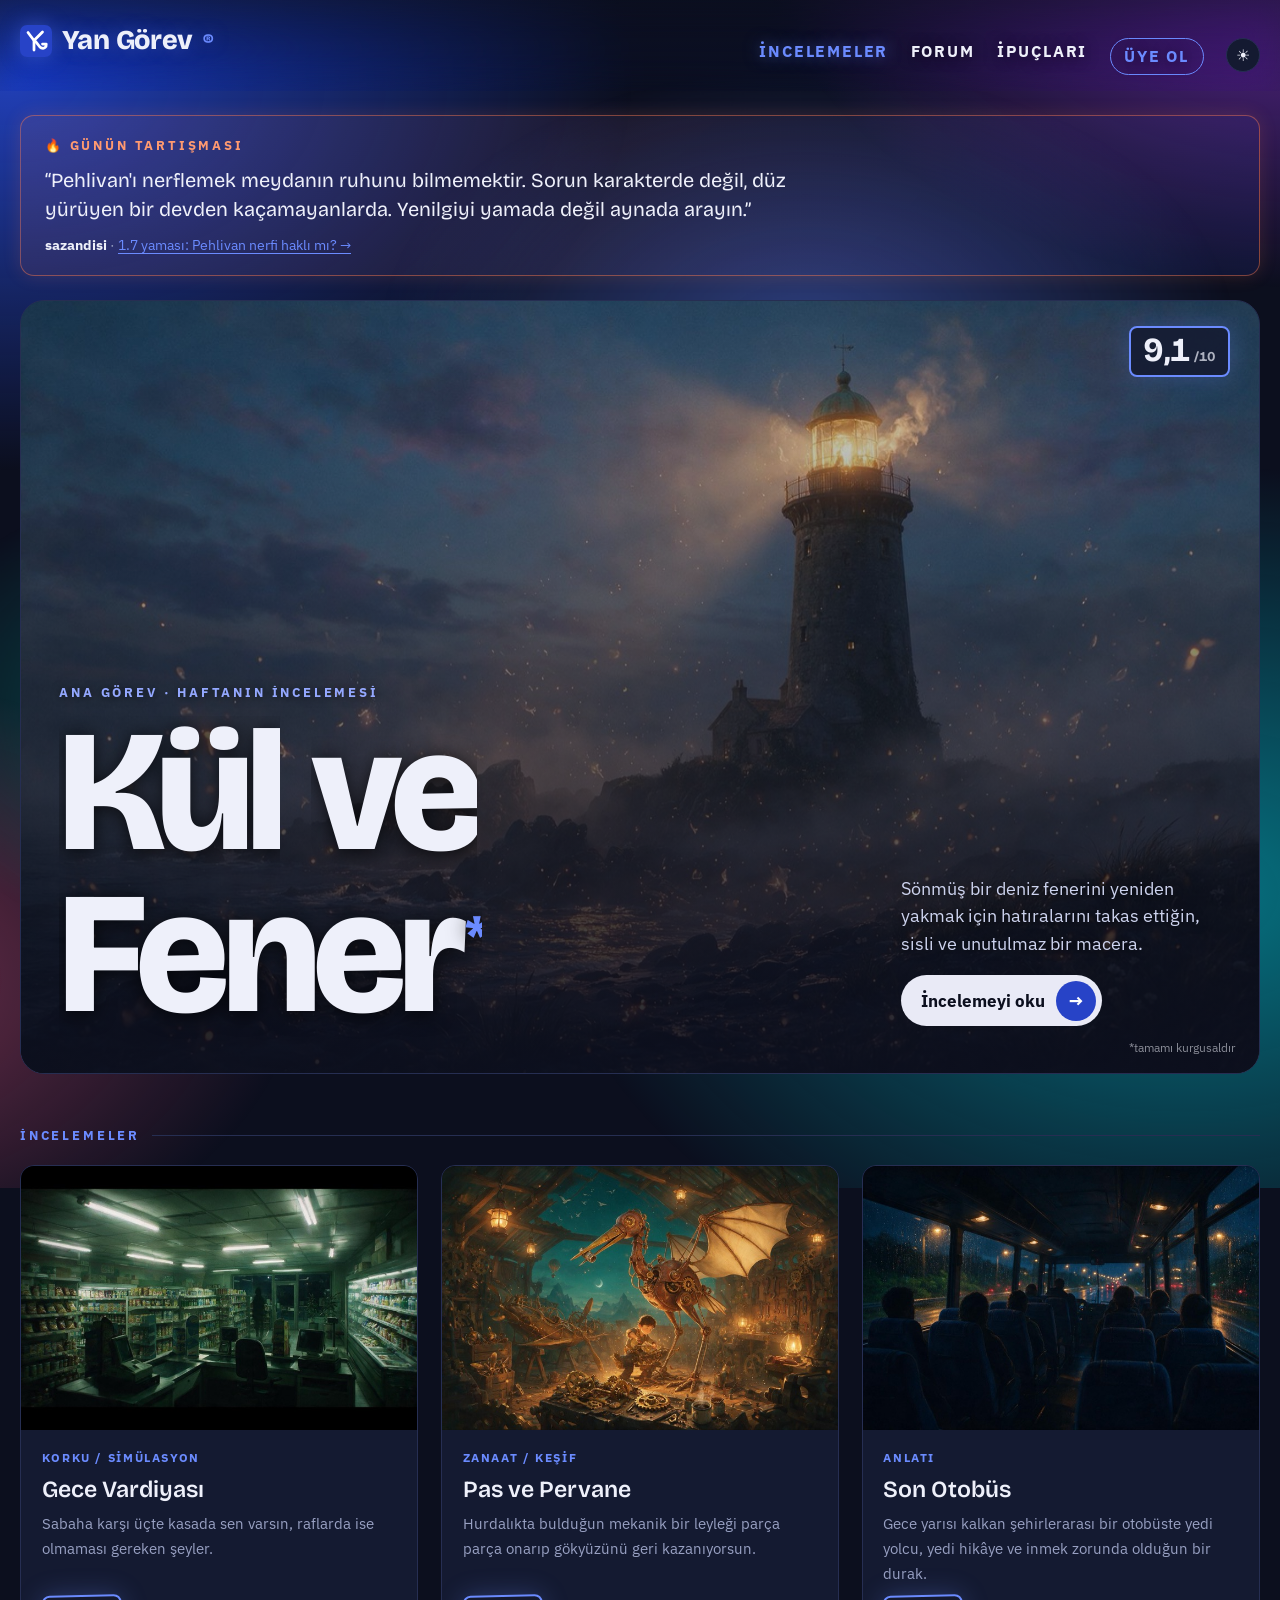
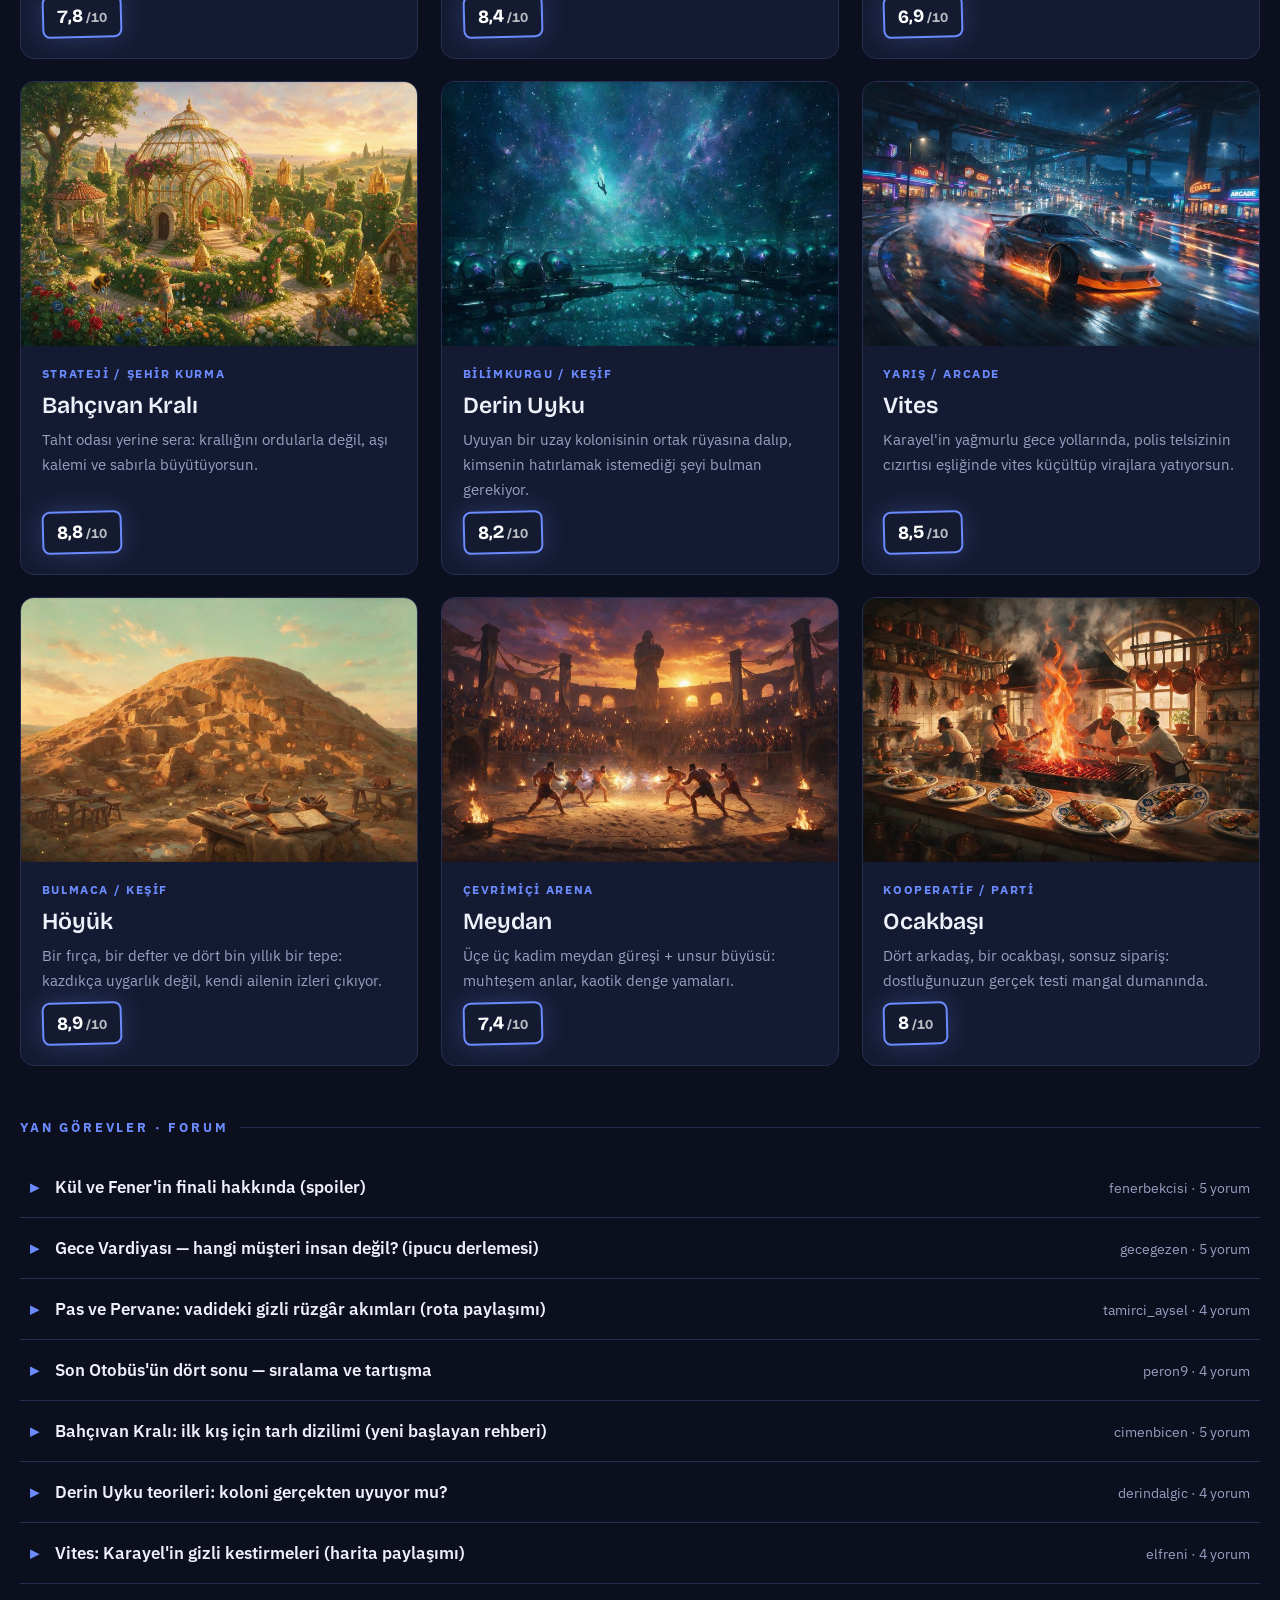
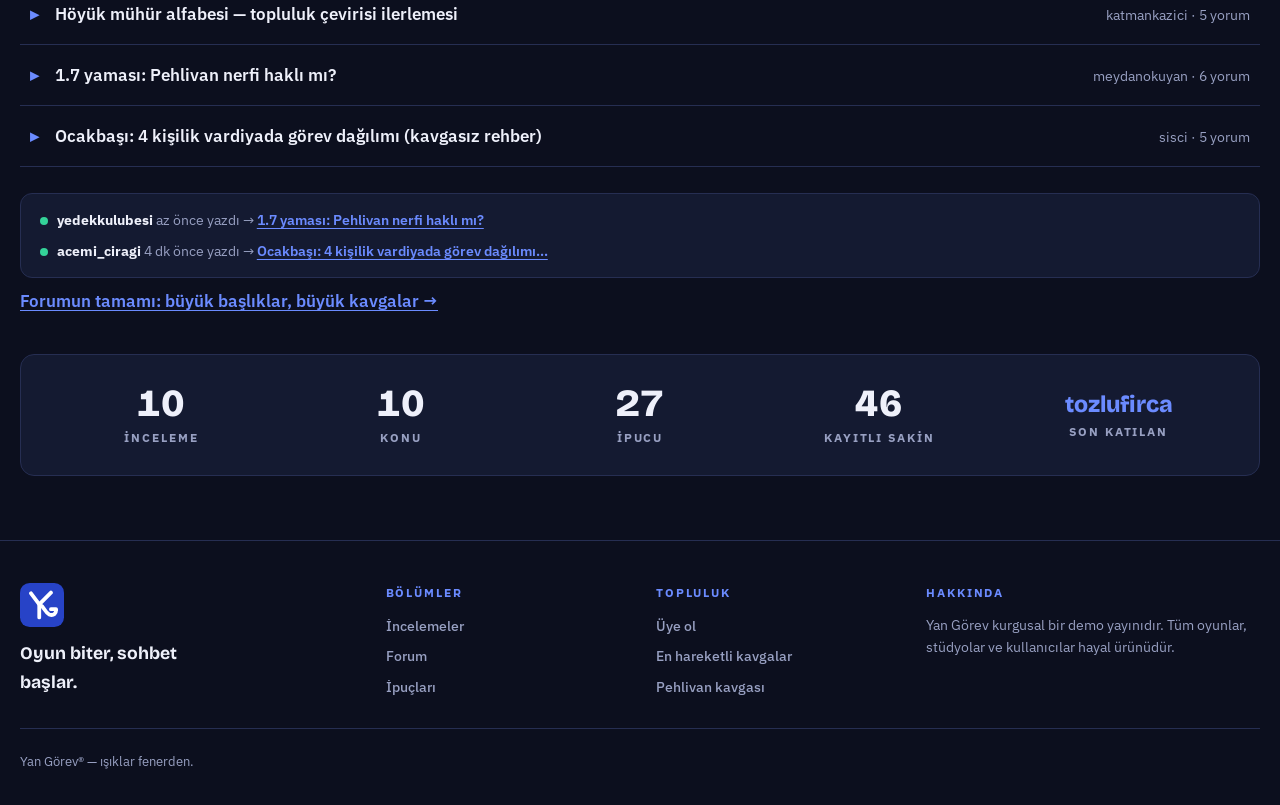
==== commit 5a699bea: "feat: özgün YG Bağı logosu — elle çizilmiş SVG monogram Y'nin sağ kolu kavşaktan G'nin çanağına akan" ====
--- a/index.html
+++ b/index.html
@@ -25,7 +25,7 @@
 <body>
   <a class="atla" href="#icerik">İçeriğe atla</a>
   <header class="site-header">
-    <a class="logo" href="index.html">Yan Görev</a>
+    <a class="logo" href="index.html"><img class="logo-isaret" src="favicon.svg" alt="">Yan Görev</a>
     <nav>
       <a href="index.html#incelemeler">İncelemeler</a>
       <a href="forum.html">Forum</a>
@@ -45,7 +45,7 @@
   <footer class="site-footer">
     <div class="footer-ust">
       <div class="footer-marka">
-        <span class="footer-logo">YG</span>
+        <img class="footer-logo" src="favicon.svg" alt="Yan Görev logosu">
         <p class="footer-slogan">Oyun biter, sohbet başlar.</p>
       </div>
       <nav class="footer-kolon" aria-label="Bölümler">
--- a/css/styles.css
+++ b/css/styles.css
@@ -60,6 +60,18 @@
 
 html[data-tema="gunduz"] .gunun-tartismasi .eyebrow { color: #c2542e; }
 
+/* Gündüzde turuncu aile koyulaşır: açık zeminde kontrast ayakta kalsın. */
+html[data-tema="gunduz"] .one-cikan-eyebrow,
+html[data-tema="gunduz"] .ipucu.spoiler .isaret,
+html[data-tema="gunduz"] .rozet-mini.unvan { color: #c2542e; }
+
+html[data-tema="gunduz"] .rozet-mini.unvan { border-color: rgba(194, 84, 46, 0.5); }
+
+html[data-tema="gunduz"] .ipucu.spoiler:not(.acik)::after {
+  color: #c2542e;
+  border-color: rgba(194, 84, 46, 0.5);
+}
+
 *, *::before, *::after { box-sizing: border-box; }
 
 html { scroll-behavior: smooth; }
@@ -188,6 +200,9 @@
 .site-header > * { max-width: var(--sayfa-genislik); }
 
 .logo {
+  display: inline-flex;
+  align-items: center;
+  gap: 0.6rem;
   font-family: var(--serif);
   font-weight: 800;
   font-size: 1.7rem;
@@ -195,6 +210,13 @@
   color: var(--murekkep);
   text-decoration: none;
   text-shadow: 0 0 18px rgba(107, 139, 255, 0.35);
+}
+
+.logo-isaret {
+  width: 32px;
+  height: 32px;
+  flex: none;
+  filter: drop-shadow(0 0 10px rgba(107, 139, 255, 0.35));
 }
 
 .logo::after {
@@ -616,13 +638,14 @@
 
 .balon .ust {
   display: flex;
+  flex-wrap: wrap;
   align-items: baseline;
-  gap: 0.55rem;
+  gap: 0.3rem 0.55rem;
   margin-bottom: 0.2rem;
 }
 
 .balon .rumuz { font-weight: 700; font-size: 0.9rem; }
-.balon .tarih { color: var(--soluk); font-size: 0.75rem; }
+.balon .tarih { color: var(--soluk); font-size: 0.75rem; white-space: nowrap; }
 .yorum.kullanici .balon .tarih { color: #b9c4f5; }
 
 .rozet-mini {
@@ -865,16 +888,9 @@
 }
 
 .footer-logo {
-  display: inline-grid;
-  place-items: center;
+  display: block;
   width: 44px;
   height: 44px;
-  border-radius: 12px;
-  background: var(--vurgu-derin);
-  color: #fff;
-  font-family: var(--serif);
-  font-weight: 800;
-  font-size: 1.15rem;
 }
 
 .footer-slogan {
@@ -1614,6 +1630,15 @@
 
 /* Manşet ipucu: forum manşetiyle aynı çerçeve, içinde büyük serif alıntı */
 .ipucu-kart.forum-one-cikan { padding: 0; }
+
+/* Özgüllük düzeltmesi: manşet kapağı, kart kapağının 132px kare kuralını ezer. */
+.ipucu-kart.forum-one-cikan .konu-kapak {
+  width: 42%;
+  aspect-ratio: auto;
+  align-self: stretch;
+  min-height: 240px;
+  border-radius: 0;
+}
 .buyuk-ipucu {
   font-family: var(--serif);
   font-size: clamp(1.25rem, 2.6vw, 1.7rem);
@@ -1814,6 +1839,46 @@
 .aktivite-satiri b { color: var(--murekkep); }
 .aktivite-satiri a { font-weight: 600; }
 
+/* ---------- Topluluk sayaçları (stat kutuları) ---------- */
+
+.sayim {
+  display: grid;
+  grid-template-columns: repeat(auto-fit, minmax(150px, 1fr));
+  gap: 1rem;
+  margin-top: 2.4rem;
+  padding: 1.7rem 1.8rem;
+  background: var(--panel);
+  border: 1px solid var(--cizgi);
+  border-radius: var(--r-m);
+  text-align: center;
+}
+
+.sayim-deger {
+  display: block;
+  font-family: var(--serif);
+  font-weight: 800;
+  font-size: clamp(1.8rem, 3vw, 2.6rem);
+  line-height: 1.1;
+  color: var(--murekkep);
+  font-variant-numeric: tabular-nums;
+}
+
+.sayim-deger.yazi {
+  font-size: clamp(1.15rem, 2vw, 1.45rem);
+  padding-top: 0.45em;
+  color: var(--vurgu);
+}
+
+.sayim-etiket {
+  display: block;
+  margin-top: 0.25rem;
+  font-size: 0.74rem;
+  font-weight: 700;
+  text-transform: uppercase;
+  letter-spacing: 0.16em;
+  color: var(--soluk);
+}
+
 /* ---------- Benzer görevler ---------- */
 
 .benzer-serit {
@@ -1988,7 +2053,11 @@
   .inceleme-kapak { aspect-ratio: 16 / 10; }
   .arti-eksi { grid-template-columns: 1fr; }
   .forum-liste .meta { display: none; }
-  .site-header { flex-direction: column; gap: 0.4rem; }
+  .site-header { flex-direction: column; gap: 0.5rem; align-items: center; }
+  .site-header nav { flex-wrap: wrap; justify-content: center; gap: 0.5rem 1.1rem; }
+  .site-header nav a { font-size: 0.88rem; }
+  .hero .eyebrow { padding-right: 5.4rem; }
+  .filtre-ayrac { display: none; }
   .balon { max-width: 92%; }
   .forum-konu { flex-direction: column; }
   .konu-kapak { width: 100%; aspect-ratio: 16 / 9; }
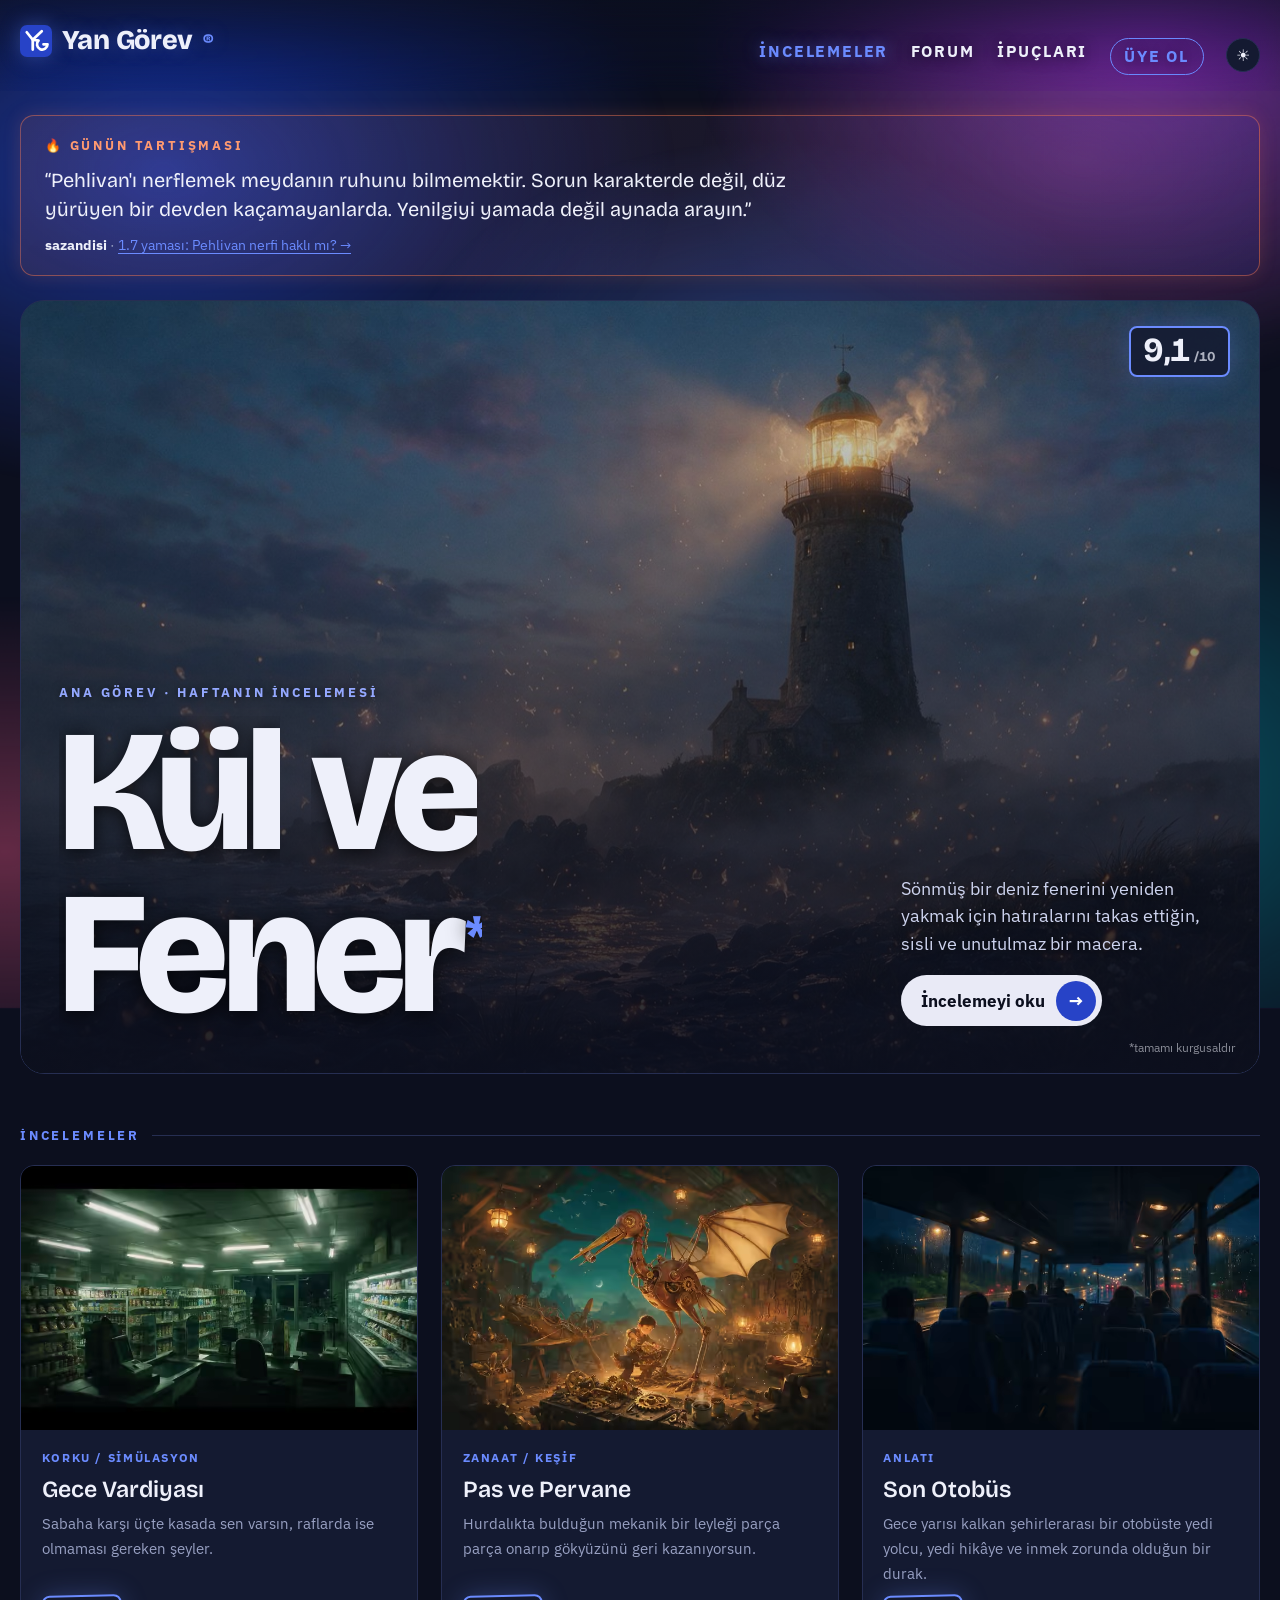
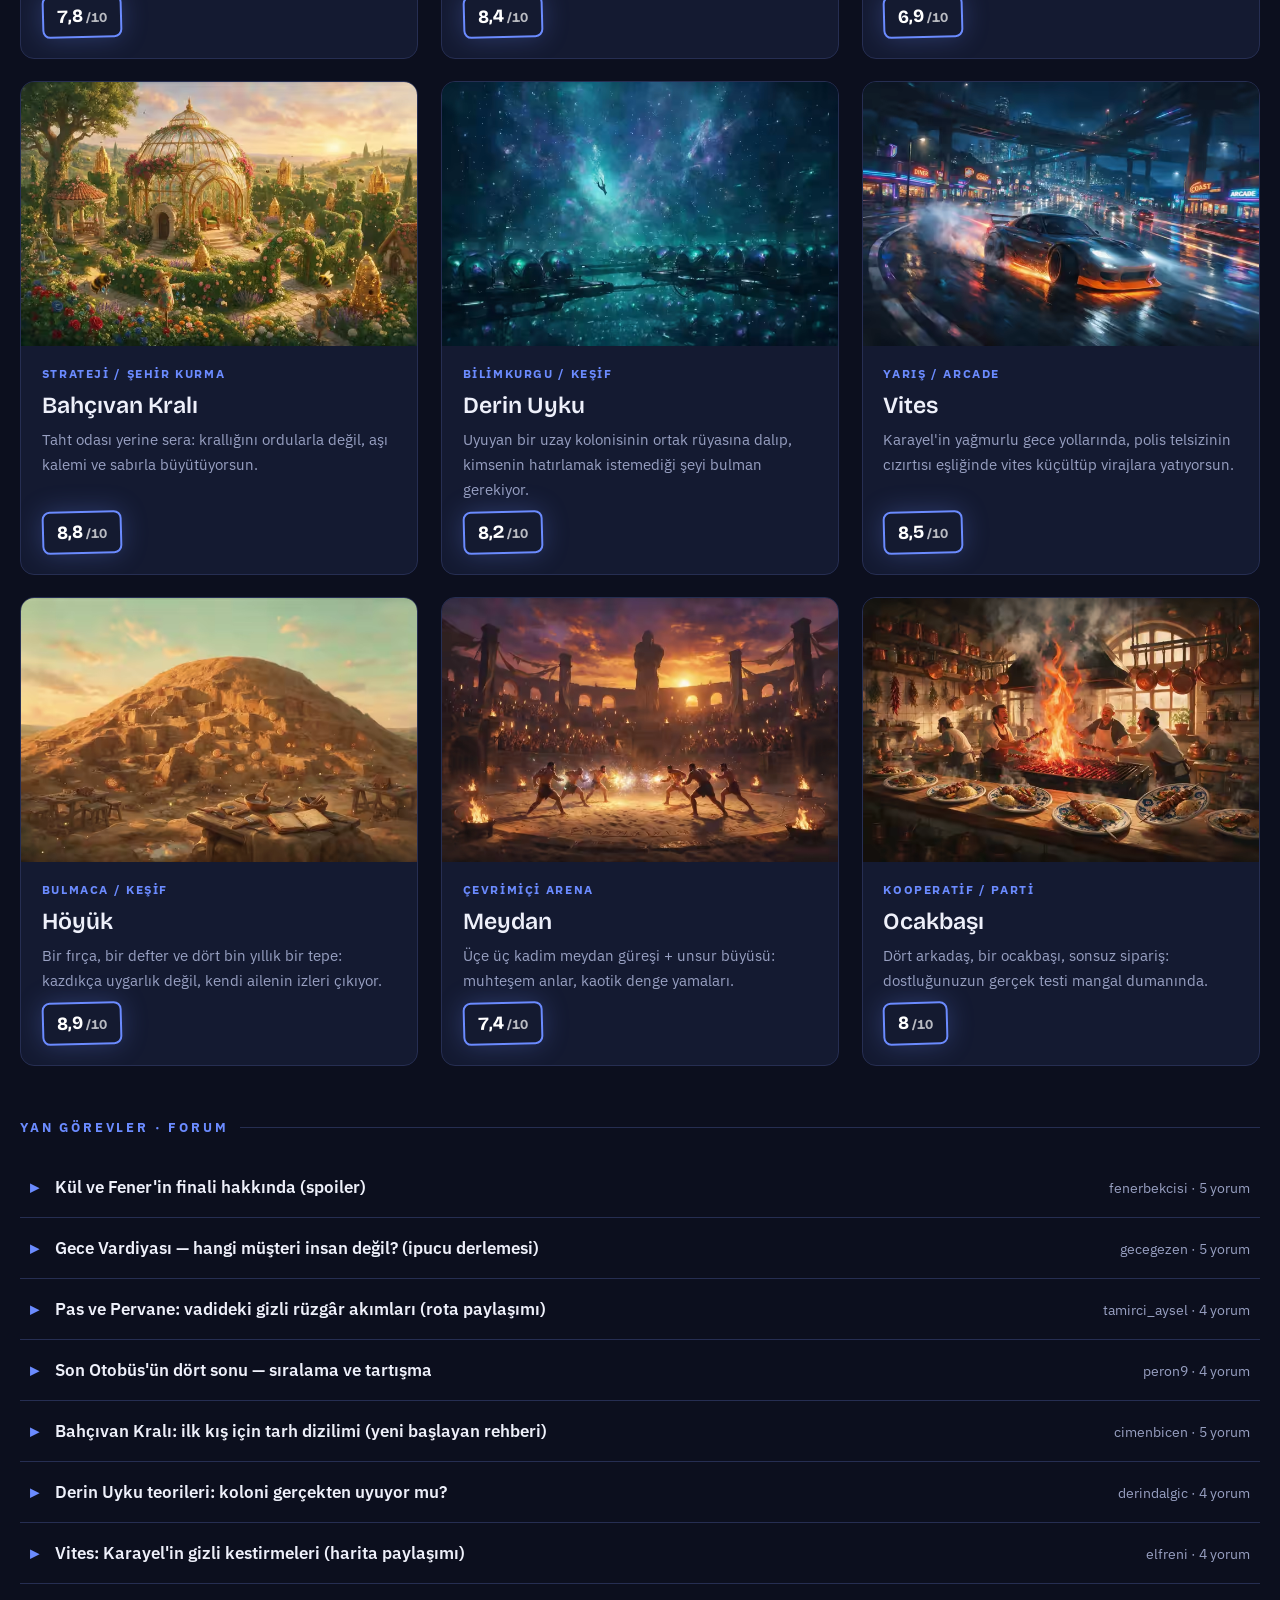
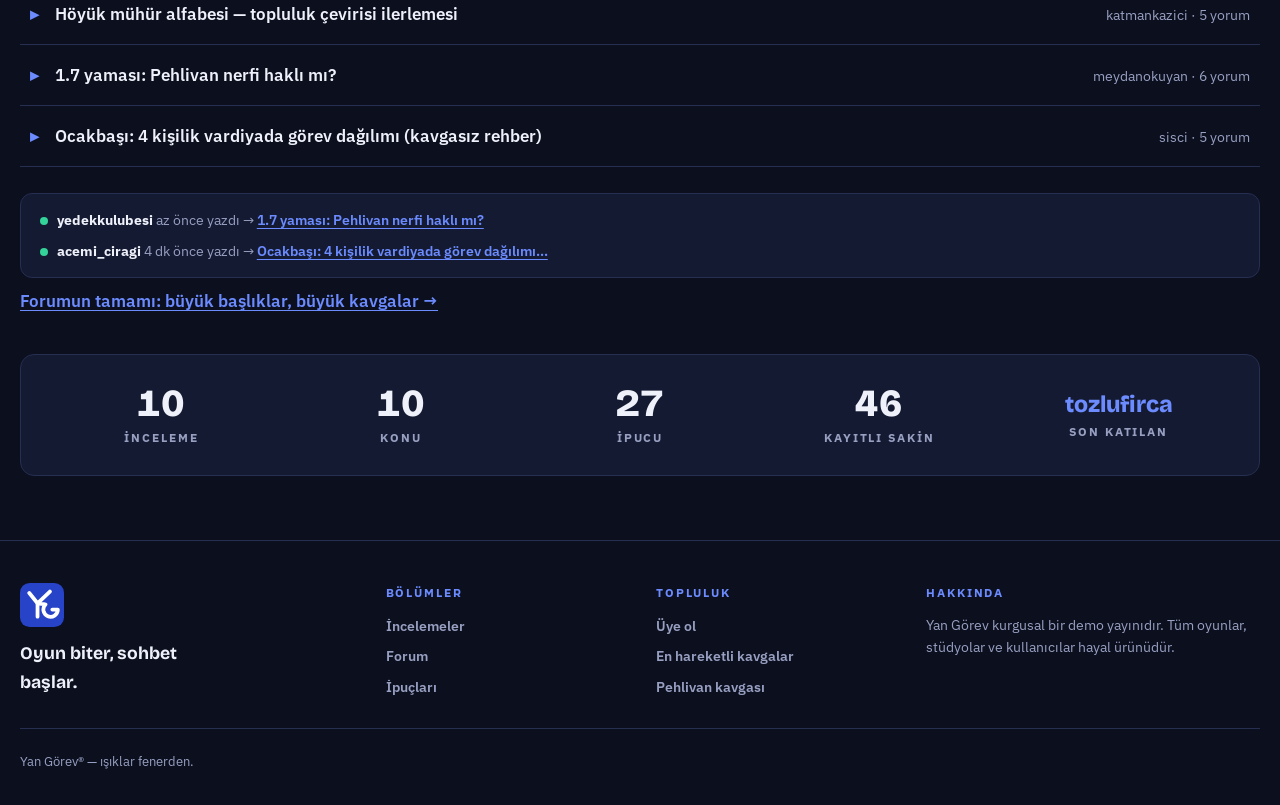
==== commit cc6513a7: "perf: denetim raporunun 7 önerisi uygulandı #1 CLS: main:empty min-height (0.34→~0.02 beklenir). #2 " ====
--- a/index.html
+++ b/index.html
@@ -10,6 +10,8 @@
   <link rel="apple-touch-icon" href="apple-touch-icon.png">
   <link rel="manifest" href="manifest.webmanifest">
   <meta name="theme-color" content="#0c0f1e">
+  <link rel="canonical" href="https://yan-gorev.vercel.app/">
+  <link rel="preload" as="image" type="image/avif" imagesrcset="img/orta/kul-ve-fener.avif 720w, img/kul-ve-fener.avif 1400w" imagesizes="100vw" fetchpriority="high">
   <meta property="og:site_name" content="Yan Görev">
   <meta property="og:title" content="Yan Görev — Oyun İncelemeleri ve Forum">
   <meta property="og:description" content="Yan Görev: kurgusal oyun inceleme dergisi ve topluluk forumu demosu.">
@@ -18,7 +20,7 @@
   <meta name="twitter:card" content="summary_large_image">
   <link rel="preconnect" href="https://fonts.googleapis.com">
   <link rel="preconnect" href="https://fonts.gstatic.com" crossorigin>
-  <link href="https://fonts.googleapis.com/css2?family=Bricolage+Grotesque:opsz,wght@12..96,400..800&family=IBM+Plex+Sans:wght@400;500;600;700&display=swap" rel="stylesheet">
+  <link href="https://fonts.googleapis.com/css2?family=Bricolage+Grotesque:opsz,wght@12..96,400..800&family=IBM+Plex+Sans:wght@400;600;700&display=swap" rel="stylesheet">
   <link rel="stylesheet" href="css/styles.css">
   <script type="application/ld+json">{"@context":"https://schema.org","@type":"ItemList","name":"Yan Görev — Oyun İncelemeleri","description":"Kurgusal oyun inceleme dergisi ve topluluk forumu demosu.","itemListElement":[{"@type":"ListItem","position":1,"url":"https://yan-gorev.vercel.app/oyun.html?id=kul-ve-fener","name":"Kül ve Fener incelemesi"},{"@type":"ListItem","position":2,"url":"https://yan-gorev.vercel.app/oyun.html?id=gece-vardiyasi","name":"Gece Vardiyası incelemesi"},{"@type":"ListItem","position":3,"url":"https://yan-gorev.vercel.app/oyun.html?id=pas-ve-pervane","name":"Pas ve Pervane incelemesi"},{"@type":"ListItem","position":4,"url":"https://yan-gorev.vercel.app/oyun.html?id=son-otobus","name":"Son Otobüs incelemesi"},{"@type":"ListItem","position":5,"url":"https://yan-gorev.vercel.app/oyun.html?id=bahcivan-krali","name":"Bahçıvan Kralı incelemesi"},{"@type":"ListItem","position":6,"url":"https://yan-gorev.vercel.app/oyun.html?id=derin-uyku","name":"Derin Uyku incelemesi"},{"@type":"ListItem","position":7,"url":"https://yan-gorev.vercel.app/oyun.html?id=vites","name":"Vites incelemesi"},{"@type":"ListItem","position":8,"url":"https://yan-gorev.vercel.app/oyun.html?id=hoyuk","name":"Höyük incelemesi"},{"@type":"ListItem","position":9,"url":"https://yan-gorev.vercel.app/oyun.html?id=meydan","name":"Meydan incelemesi"},{"@type":"ListItem","position":10,"url":"https://yan-gorev.vercel.app/oyun.html?id=ocakbasi","name":"Ocakbaşı incelemesi"}]}</script>
 </head>
--- a/css/styles.css
+++ b/css/styles.css
@@ -89,32 +89,36 @@
 
 /* Su gibi akan RGB zemin: iki bulanık ışık katmanı ters yönlerde süzülür,
    hue-rotate ile renkler kobalt→mor→turkuaz arasında döner. */
+/* GPU diyeti (denetim #7): blur/hue-rotate keyframe'den çıktı — yumuşaklık
+   gradyan duraklarında, renk kayması iki katmanın opacity çapraz-solmasında.
+   Yalnız transform+opacity animasyonu = compositor bedava, pil rahat. */
 body::before {
   content: "";
   position: fixed;
-  inset: -32%;
+  inset: -12%;
   z-index: -2;
   pointer-events: none;
   background:
-    radial-gradient(45% 40% at 20% 25%, rgba(43, 86, 255, 0.68), transparent 66%),
-    radial-gradient(40% 38% at 82% 14%, rgba(168, 62, 255, 0.58), transparent 66%),
-    radial-gradient(46% 44% at 76% 80%, rgba(0, 200, 215, 0.55), transparent 66%),
-    radial-gradient(36% 32% at 10% 86%, rgba(255, 92, 140, 0.45), transparent 66%);
+    radial-gradient(45% 40% at 20% 25%, rgba(43, 86, 255, 0.55), rgba(43, 86, 255, 0.18) 45%, transparent 72%),
+    radial-gradient(40% 38% at 82% 14%, rgba(168, 62, 255, 0.46), rgba(168, 62, 255, 0.15) 45%, transparent 72%),
+    radial-gradient(46% 44% at 76% 80%, rgba(0, 200, 215, 0.44), rgba(0, 200, 215, 0.14) 45%, transparent 72%),
+    radial-gradient(36% 32% at 10% 86%, rgba(255, 92, 140, 0.36), rgba(255, 92, 140, 0.12) 45%, transparent 72%);
   animation: suAk 14s ease-in-out infinite alternate;
-  will-change: transform, filter;
+  will-change: transform, opacity;
 }
 
 body::after {
   content: "";
   position: fixed;
-  inset: -32%;
+  inset: -12%;
   z-index: -1;
   pointer-events: none;
   background:
-    radial-gradient(34% 30% at 58% 42%, rgba(92, 128, 255, 0.42), transparent 60%),
-    radial-gradient(30% 28% at 32% 68%, rgba(0, 225, 190, 0.36), transparent 60%);
+    radial-gradient(34% 30% at 58% 42%, rgba(92, 128, 255, 0.36), rgba(92, 128, 255, 0.12) 45%, transparent 66%),
+    radial-gradient(30% 28% at 32% 68%, rgba(0, 225, 190, 0.30), rgba(0, 225, 190, 0.10) 45%, transparent 66%),
+    radial-gradient(38% 34% at 78% 24%, rgba(255, 122, 200, 0.22), transparent 64%);
   animation: suAkKarsi 19s ease-in-out infinite alternate;
-  will-change: transform, filter;
+  will-change: transform, opacity;
 }
 
 html[data-tema="gunduz"] body::before {
@@ -132,17 +136,17 @@
 }
 
 @keyframes suAk {
-  0%   { transform: translate3d(-6%, -3%, 0) rotate(-4deg) scale(1);    filter: blur(52px) hue-rotate(0deg); }
-  33%  { transform: translate3d(4%, 4%, 0)   rotate(3deg)  scale(1.16); filter: blur(60px) hue-rotate(70deg); }
-  66%  { transform: translate3d(-3%, 6%, 0)  rotate(-2deg) scale(1.08); filter: blur(55px) hue-rotate(-50deg); }
-  100% { transform: translate3d(5%, -4%, 0)  rotate(3deg)  scale(1.2);  filter: blur(62px) hue-rotate(35deg); }
+  0%   { transform: translate3d(-4%, -2%, 0) rotate(-4deg) scale(1);    opacity: 1; }
+  33%  { transform: translate3d(3%, 3%, 0)   rotate(3deg)  scale(1.16); opacity: 0.62; }
+  66%  { transform: translate3d(-2%, 4%, 0)  rotate(-2deg) scale(1.08); opacity: 0.85; }
+  100% { transform: translate3d(4%, -3%, 0)  rotate(3deg)  scale(1.2);  opacity: 0.7; }
 }
 
 @keyframes suAkKarsi {
-  0%   { transform: translate3d(5%, 3%, 0)   rotate(3deg)  scale(1.1);  filter: blur(64px) hue-rotate(0deg); }
-  33%  { transform: translate3d(-4%, -5%, 0) rotate(-3deg) scale(1);    filter: blur(72px) hue-rotate(-65deg); }
-  66%  { transform: translate3d(3%, -2%, 0)  rotate(2deg)  scale(1.14); filter: blur(66px) hue-rotate(45deg); }
-  100% { transform: translate3d(-5%, 5%, 0)  rotate(-2deg) scale(1.05); filter: blur(70px) hue-rotate(-30deg); }
+  0%   { transform: translate3d(4%, 2%, 0)   rotate(3deg)  scale(1.1);  opacity: 0.55; }
+  33%  { transform: translate3d(-3%, -4%, 0) rotate(-3deg) scale(1);    opacity: 1; }
+  66%  { transform: translate3d(2%, -2%, 0)  rotate(2deg)  scale(1.14); opacity: 0.65; }
+  100% { transform: translate3d(-4%, 4%, 0)  rotate(-2deg) scale(1.05); opacity: 0.9; }
 }
 
 /* ---------- Tema düğmesi ---------- */
@@ -175,6 +179,9 @@
 }
 
 img { max-width: 100%; display: block; }
+
+/* <picture> sarmalayıcısı yerleşimde görünmez: flex/grid çocuğu img'nin kendisi kalır. */
+picture { display: contents; }
 
 /* ---------- Üst bar ---------- */
 
@@ -254,6 +261,10 @@
   margin: 0 auto;
   padding: 0 1.25rem 4rem;
 }
+
+/* CLS koruması: JS içeriği basana dek footer ekran DIŞINDA başlar,
+   dolunca zıplaması Core Web Vitals'a sayılmaz. (Denetim bulgusu #1) */
+main:empty { min-height: 100vh; }
 
 .bolum-baslik {
   font-family: var(--grotesk);
@@ -916,7 +927,7 @@
 .footer-kolon a {
   color: var(--soluk);
   text-decoration: none;
-  font-weight: 500;
+  font-weight: 600;
   width: fit-content;
 }
 
@@ -2071,7 +2082,7 @@
   .kart:hover, .yorum-form button:hover, .forum-liste a:hover .isaret { transform: none; }
   .kart:hover .kart-kapak img { transform: none; }
   .hero-gorsel, .gunun-tartismasi, .hero-icerik, .hero .puan-rozet { animation: none; }
-  body::before, body::after { animation: none; filter: blur(60px); }
+  body::before, body::after { animation: none; }
   .forum-konu, .renk-secenek, .hero-cta, .hero-cta .ok, .konu-kapak img { transition: none; }
   .forum-konu:hover, .renk-secenek:hover, .hero-cta:hover .ok { transform: none; }
   .forum-konu:hover .konu-kapak img { transform: none; }
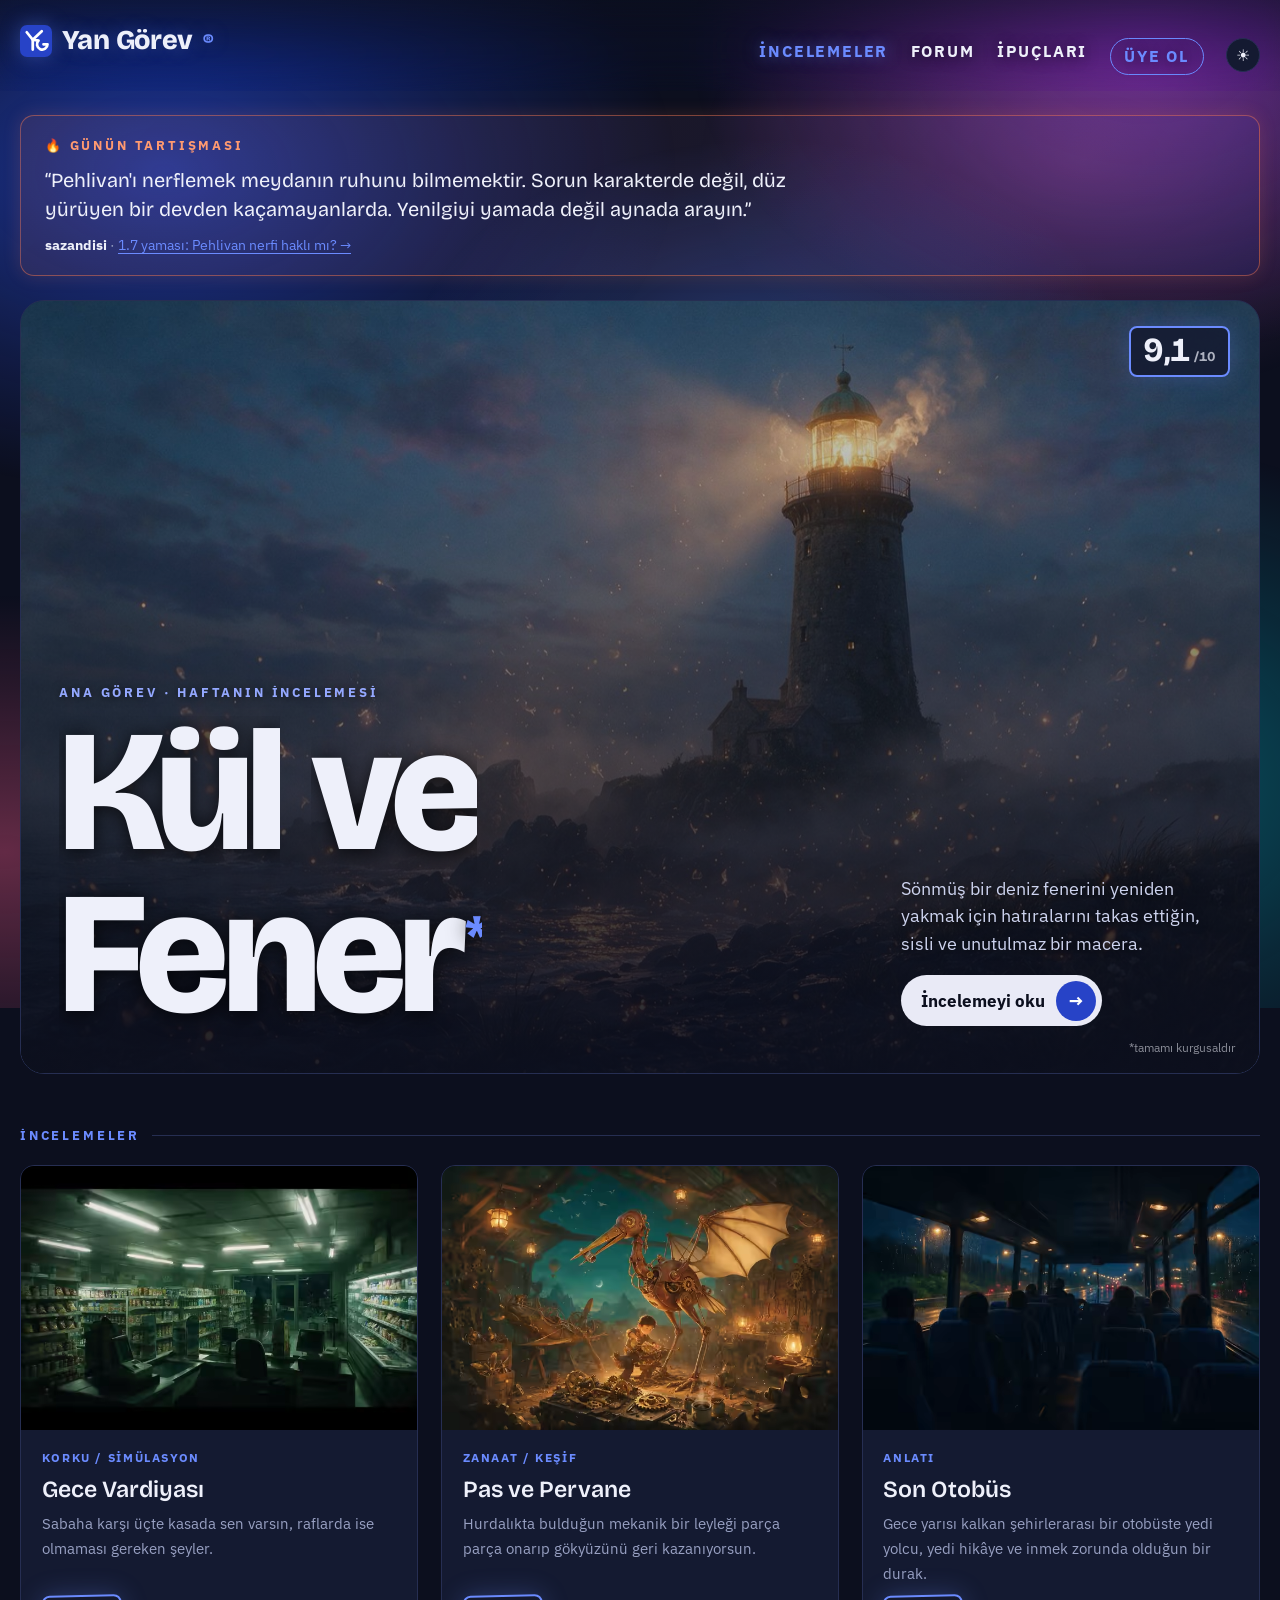
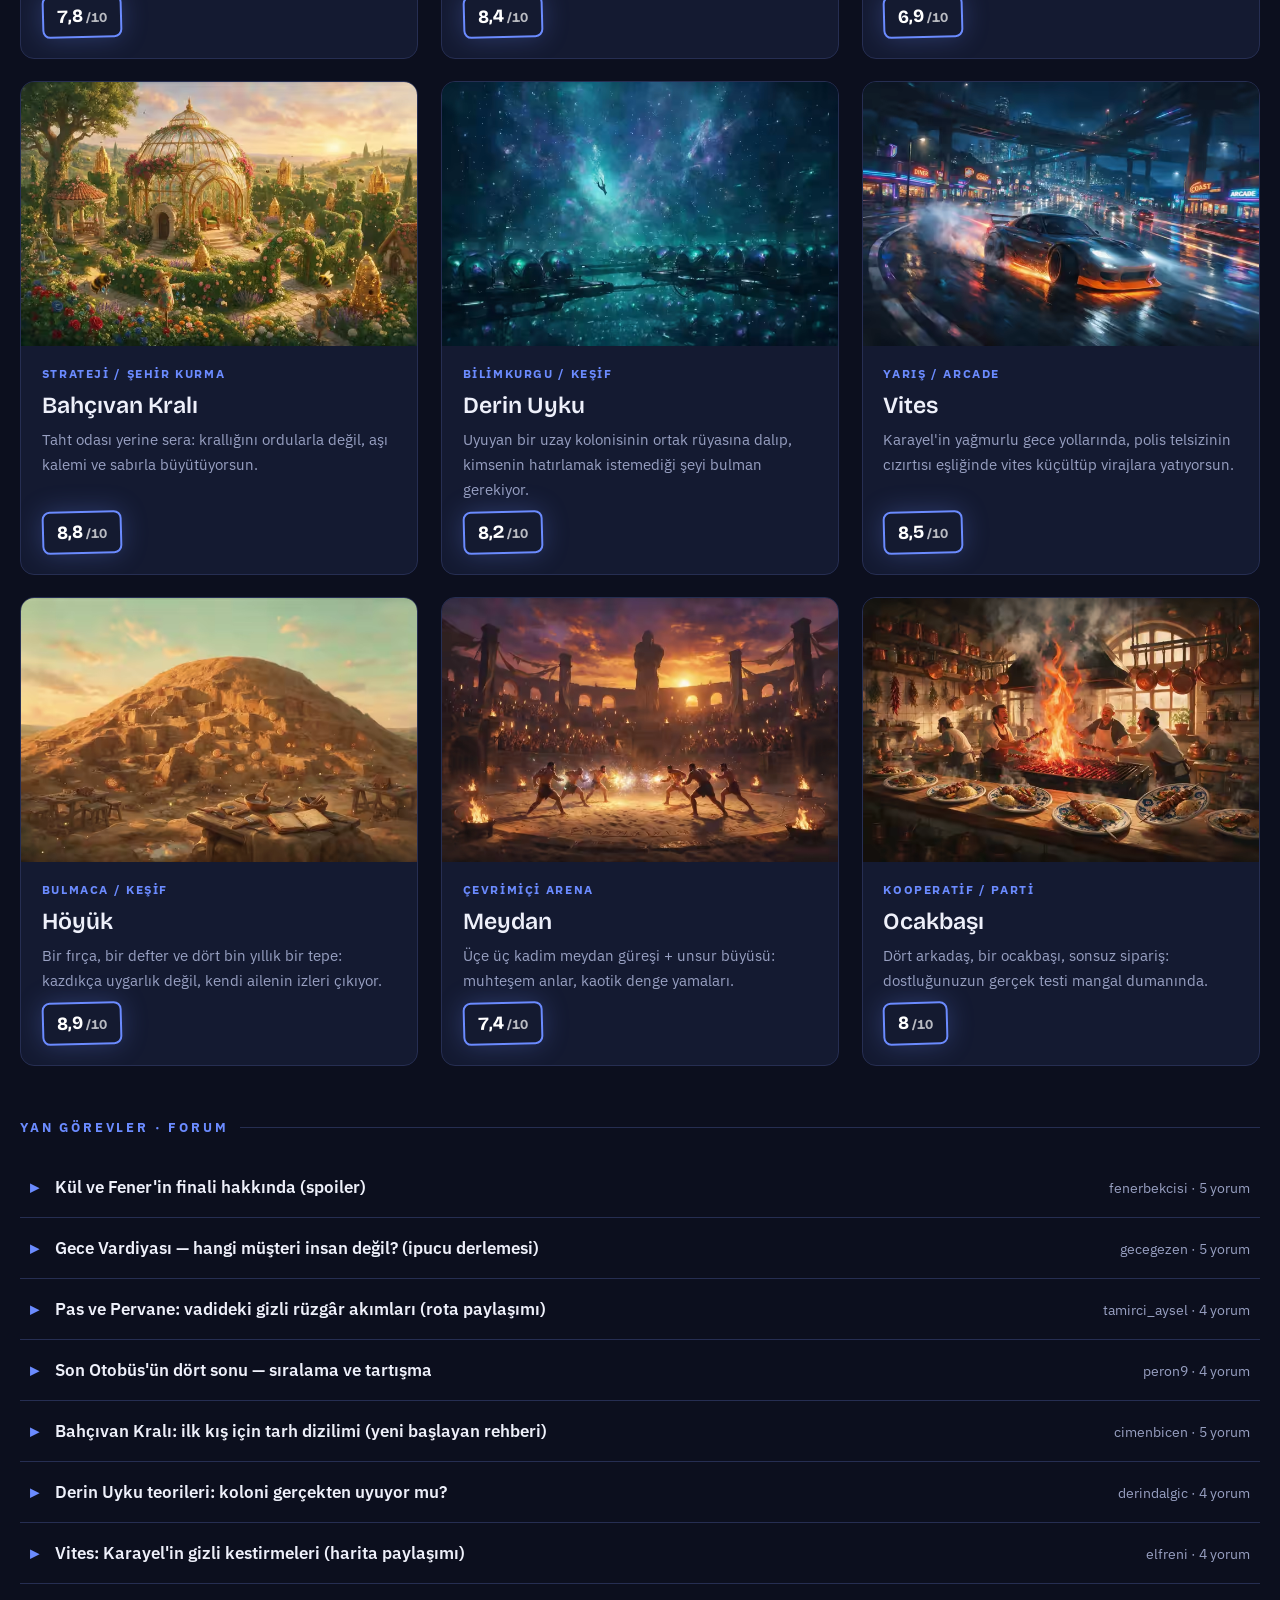
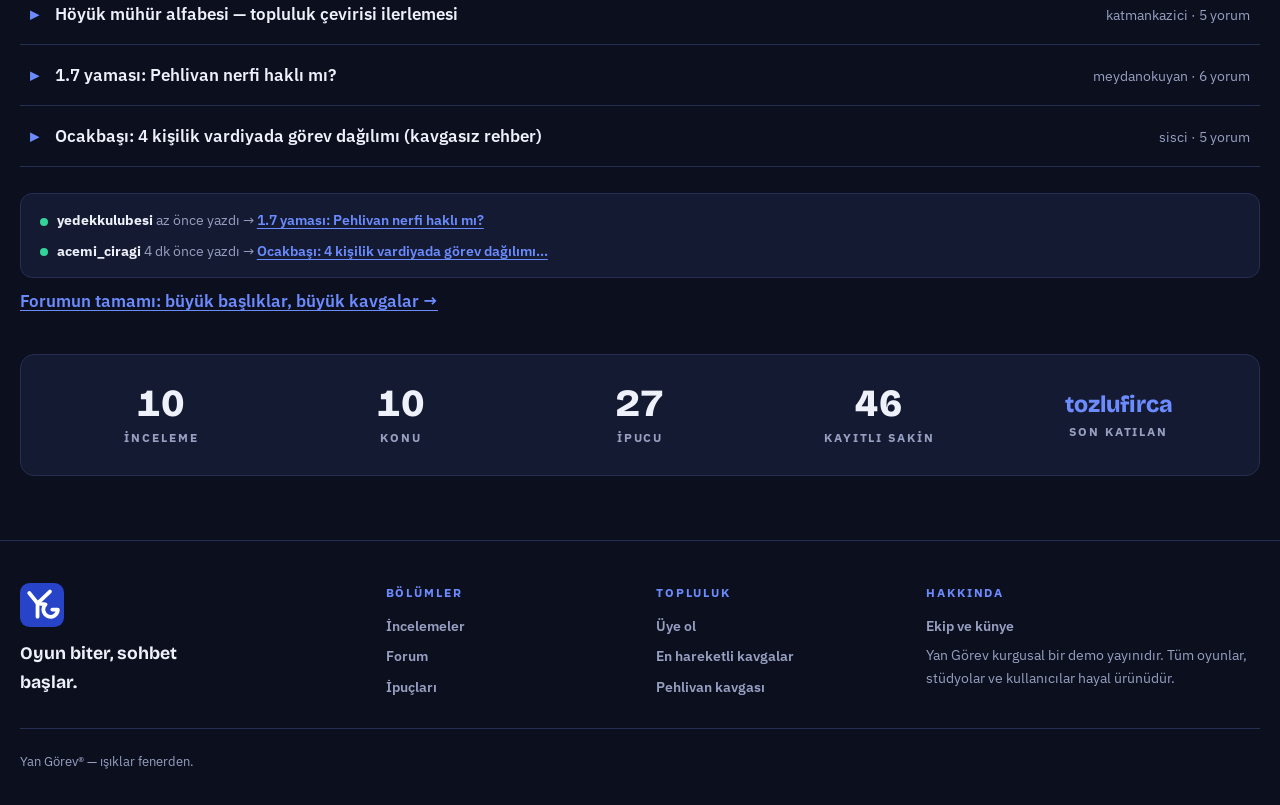
==== commit 39462fe7: "feat(3/3): Ekip ve Künye sayfası — Işıkları Yakanlar EKIP verisi (6 kurgu kadro üyesi, rumuzlar topl" ====
--- a/index.html
+++ b/index.html
@@ -64,6 +64,7 @@
       </nav>
       <div class="footer-kolon">
         <p class="footer-baslik">Hakkında</p>
+        <a href="ekip.html">Ekip ve künye</a>
         <p class="footer-not">Yan Görev kurgusal bir demo yayınıdır. Tüm oyunlar, stüdyolar ve kullanıcılar hayal ürünüdür.</p>
       </div>
     </div>
--- a/css/styles.css
+++ b/css/styles.css
@@ -879,6 +879,16 @@
 
 .yorum-form button:hover { box-shadow: var(--parilti); transform: translateY(-1px); }
 
+/* Form hata satırı: hata özür dilemez, sebebi ve çıkış yolunu söyler. */
+.form-hata {
+  margin: 0;
+  color: #ff8f7a;
+  font-size: 0.9rem;
+  font-weight: 600;
+}
+
+html[data-tema="gunduz"] .form-hata { color: #b3402a; }
+
 /* ---------- Footer ---------- */
 
 .site-footer {
@@ -1889,6 +1899,42 @@
   letter-spacing: 0.16em;
   color: var(--soluk);
 }
+
+/* ---------- Görev Günlüğü ---------- */
+
+.gorev-ozet { margin: 0 0 0.5rem; font-weight: 700; font-size: 0.95rem; }
+
+.gorev-cubuk {
+  height: 8px;
+  border-radius: var(--r-tam);
+  background: var(--zemin);
+  border: 1px solid var(--cizgi);
+  overflow: hidden;
+  margin-bottom: 1rem;
+}
+
+.gorev-dolgu {
+  height: 100%;
+  background: linear-gradient(90deg, var(--vurgu), var(--vurgu-derin));
+  border-radius: var(--r-tam);
+  transition: width 700ms cubic-bezier(0.16, 1, 0.3, 1);
+}
+
+.gorev {
+  display: flex;
+  gap: 0.7rem;
+  align-items: baseline;
+  padding: 0.5rem 0;
+  border-top: 1px solid var(--cizgi);
+}
+
+.gorev .isaret { color: var(--soluk); font-weight: 700; flex: none; }
+.gorev.tamam .isaret { color: #34d399; }
+
+.gorev-govde { display: block; min-width: 0; }
+.gorev-ad { display: block; font-weight: 700; font-size: 0.95rem; }
+.gorev.tamam .gorev-ad { color: var(--soluk); text-decoration: line-through; text-decoration-thickness: 1px; }
+.gorev-ipucu { display: block; color: var(--soluk); font-size: 0.8rem; }
 
 /* ---------- Benzer görevler ---------- */
 
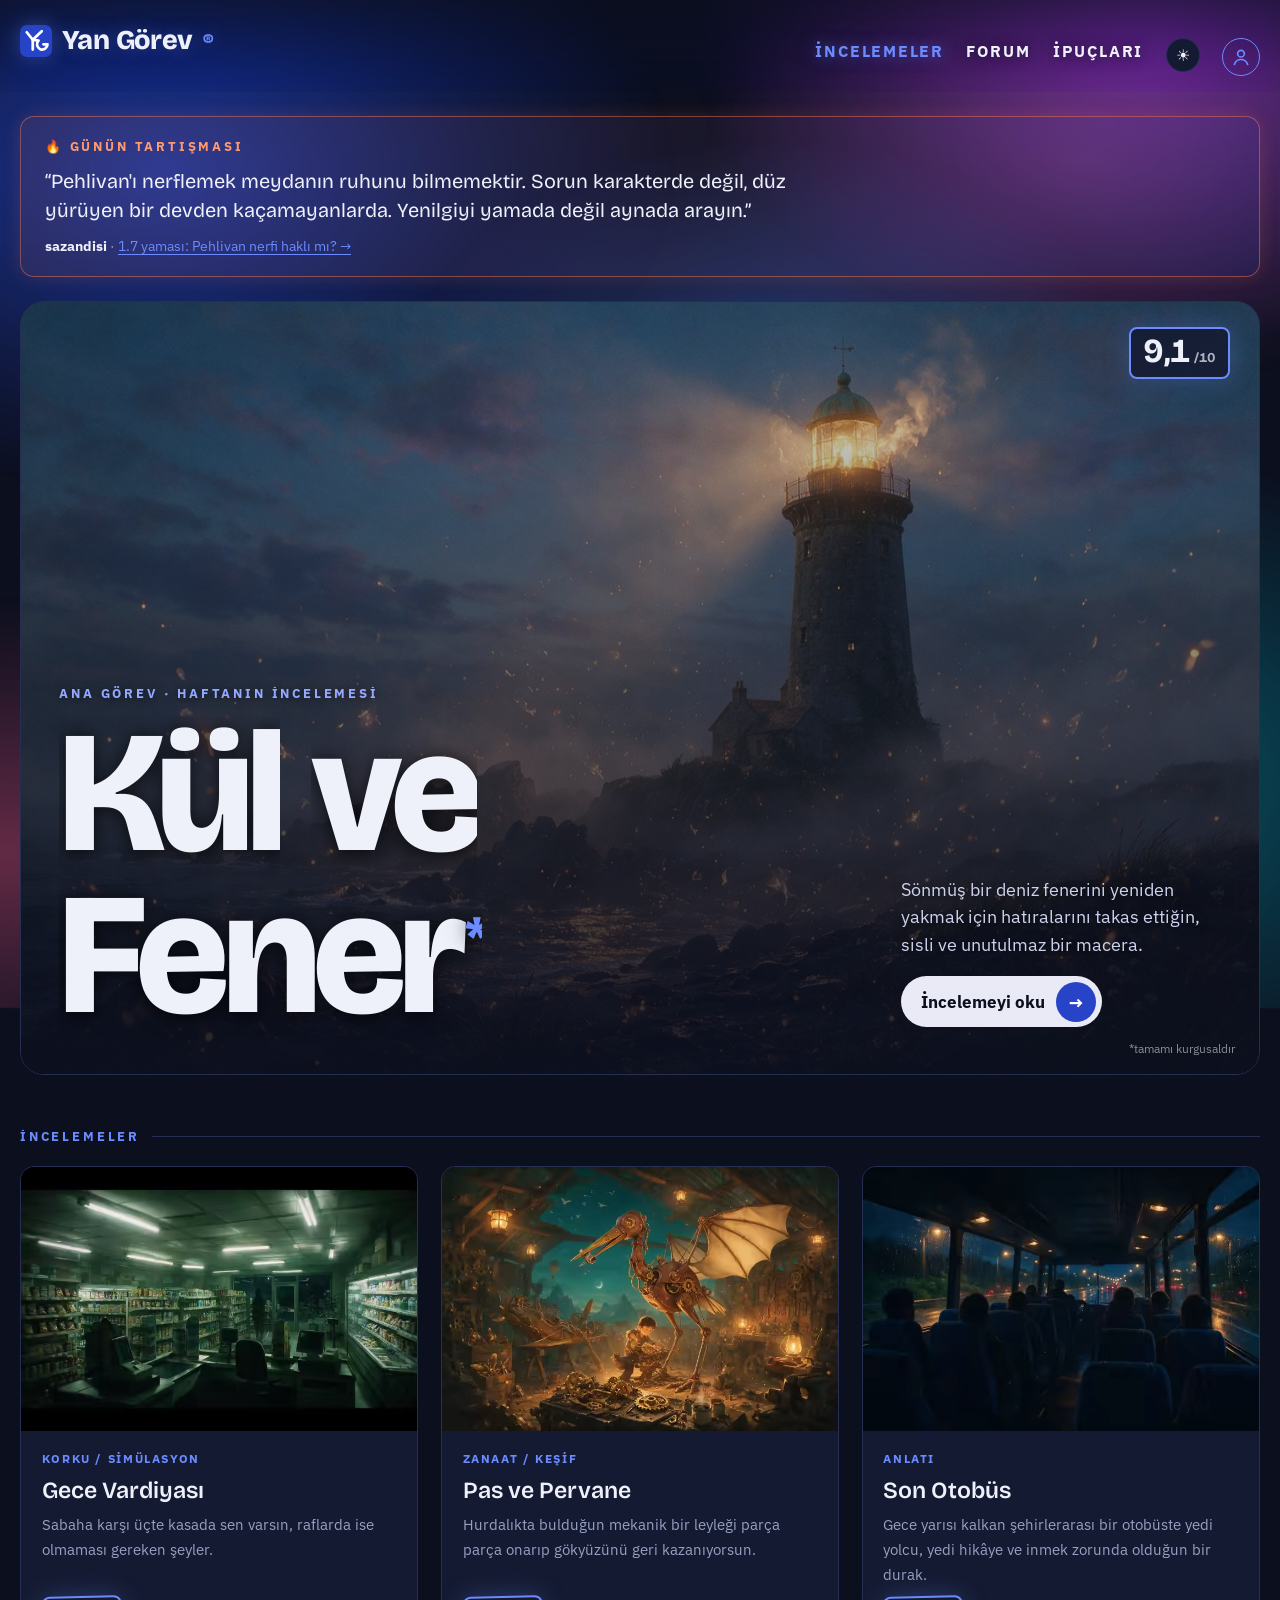
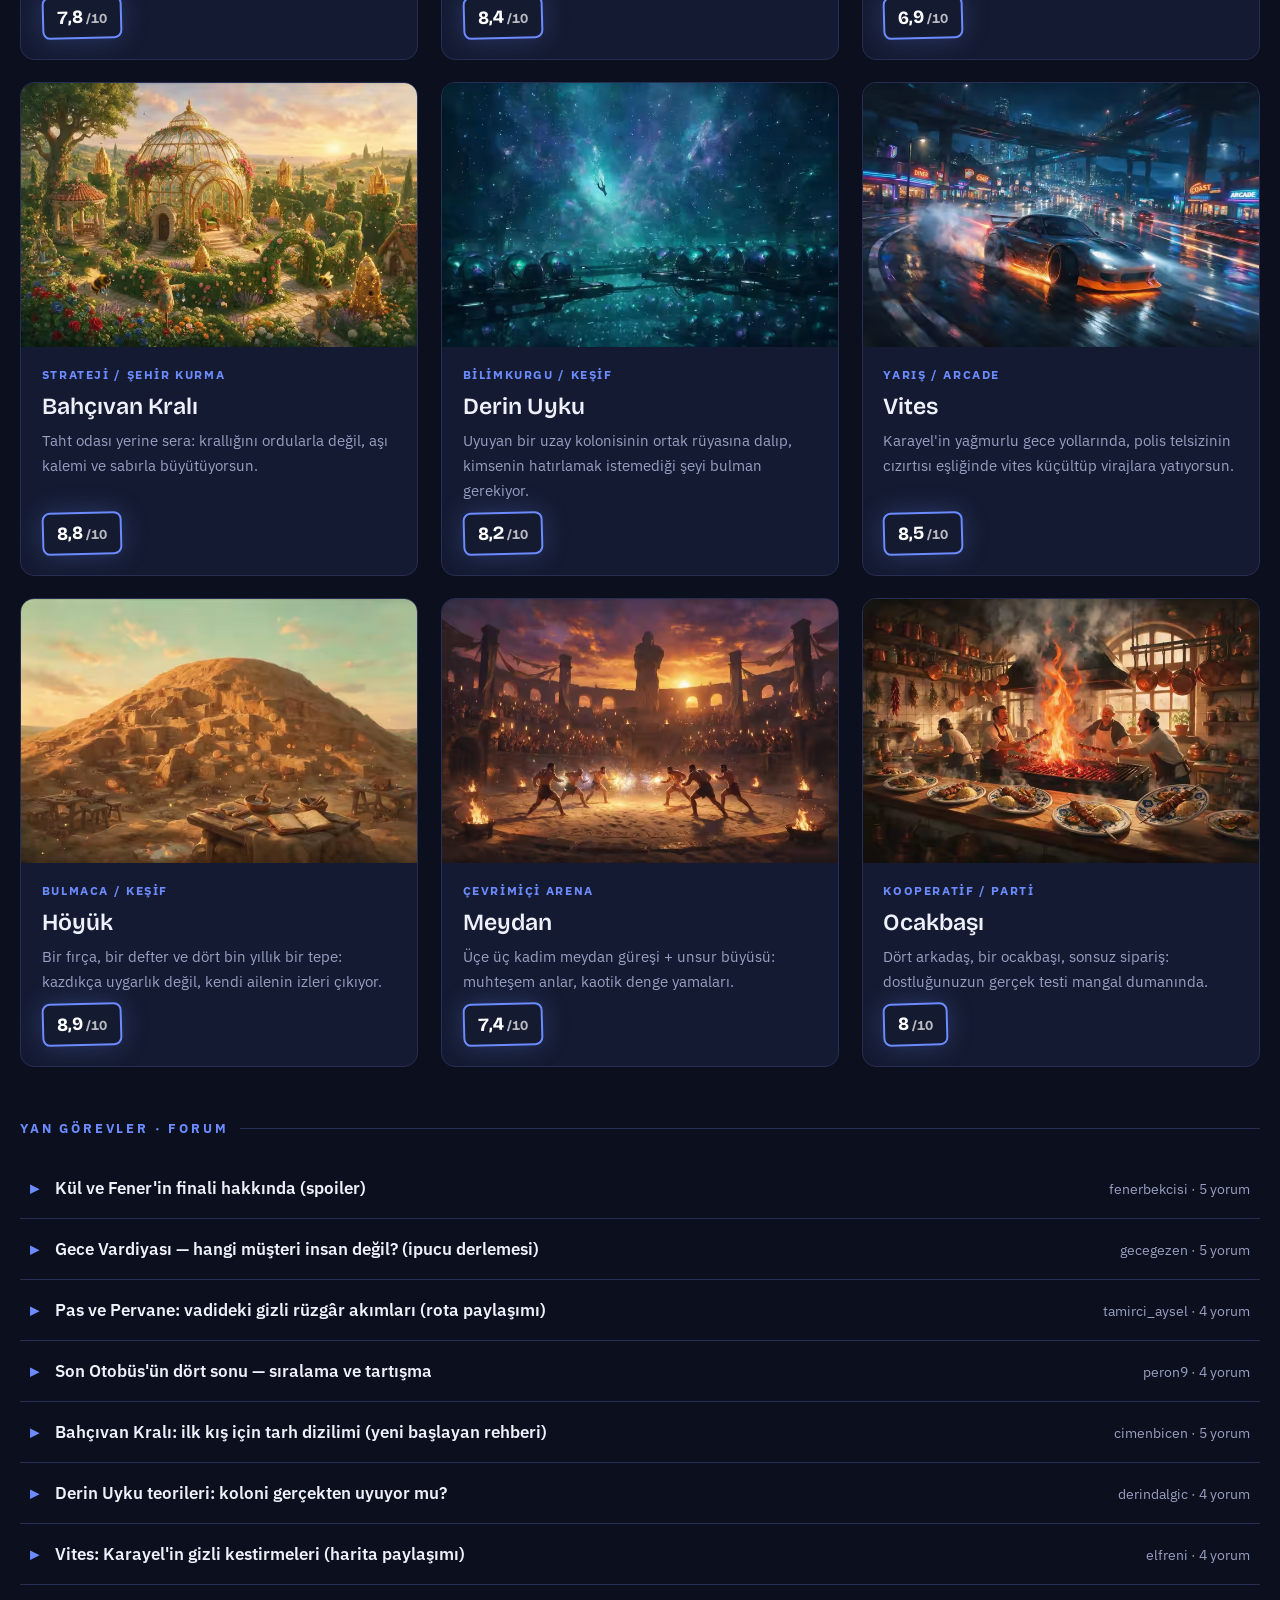
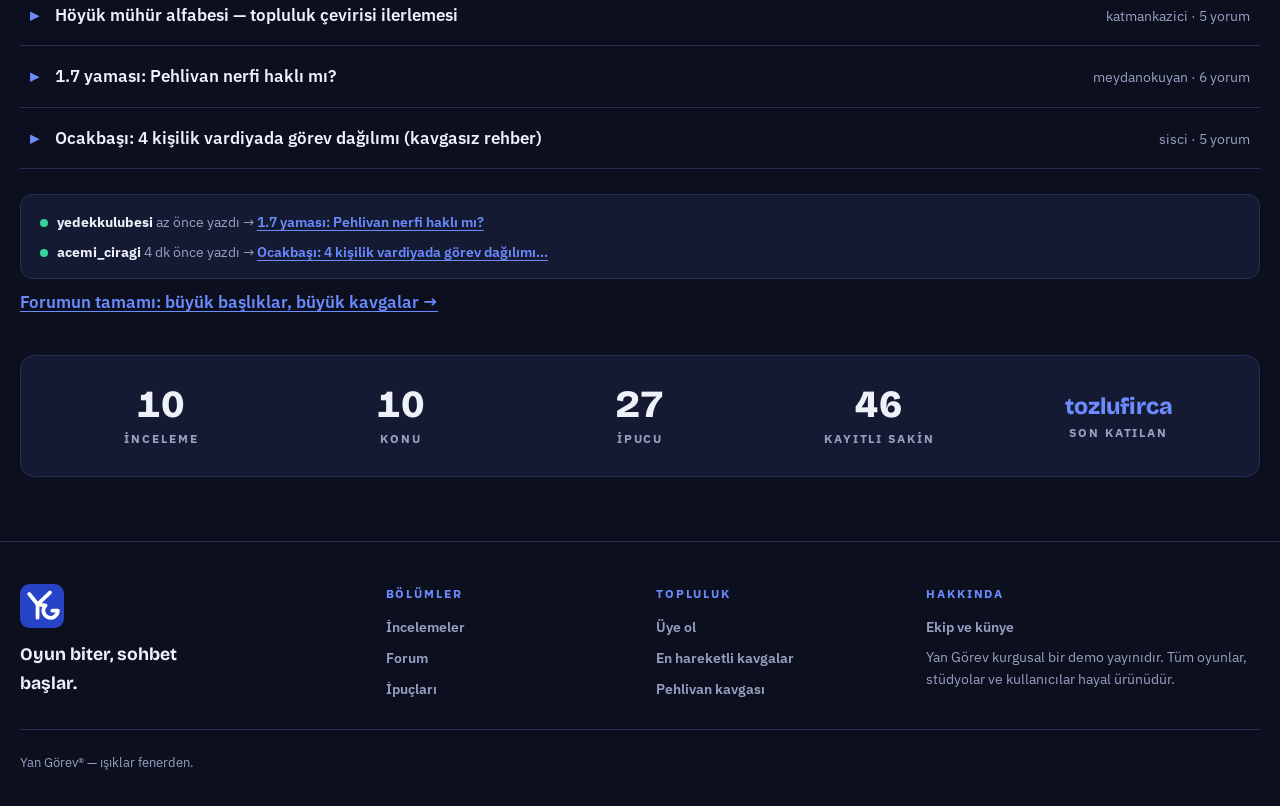
==== commit 46abc26e: "feat: en sağda profil simgesi — giriş ve profil tek kapıda 'Üye Ol' metin hapı yerini yuvarlak profi" ====
--- a/index.html
+++ b/index.html
@@ -32,7 +32,7 @@
       <a href="index.html#incelemeler">İncelemeler</a>
       <a href="forum.html">Forum</a>
       <a href="ipuclari.html">İpuçları</a>
-      <a href="uye.html" id="nav-uye" class="nav-uye">Üye Ol</a>
+      <a href="uye.html" id="nav-profil" class="nav-profil" aria-label="Giriş ve üyelik"><svg viewBox="0 0 24 24" width="20" height="20" fill="none" stroke="currentColor" stroke-width="2" stroke-linecap="round" stroke-linejoin="round" aria-hidden="true"><circle cx="12" cy="8" r="4"/><path d="M4 21c1.5-4.2 4.8-6 8-6s6.5 1.8 8 6"/></svg></a>
     </nav>
   </header>
   <main id="icerik"></main>
--- a/css/styles.css
+++ b/css/styles.css
@@ -1180,20 +1180,31 @@
 
 /* ---------- Üye navigasyonu ---------- */
 
-.site-header nav .nav-uye {
+.site-header nav .nav-profil {
+  width: 38px;
+  height: 38px;
+  border-radius: 50%;
   border: 1px solid var(--vurgu);
-  border-radius: var(--r-tam);
-  padding: 0.25rem 0.85rem;
   color: var(--vurgu);
-}
-
-.site-header nav .nav-uye.girisli {
-  background: var(--vurgu-derin);
-  border-color: var(--vurgu-derin);
-  color: #fff;
-  text-transform: none;
-  letter-spacing: 0.02em;
-}
+  display: grid;
+  place-items: center;
+  text-decoration: none;
+  transition: box-shadow 140ms ease, border-color 140ms ease;
+}
+
+.site-header nav .nav-profil:hover { box-shadow: var(--parilti); }
+
+.site-header nav .nav-profil.girisli {
+  font-family: var(--serif);
+  font-weight: 800;
+  font-size: 1.05rem;
+  color: #0c0f1e;
+  border-color: rgba(255, 255, 255, 0.4);
+  text-shadow: none;
+}
+
+a.rozet-mini { text-decoration: none; }
+a.rozet-mini:hover { border-color: var(--vurgu); }
 
 /* ---------- Forum sayfası ---------- */
 
@@ -1899,6 +1910,77 @@
   letter-spacing: 0.16em;
   color: var(--soluk);
 }
+
+/* ---------- Profil + Ekip ---------- */
+
+.balon a.rumuz { color: inherit; text-decoration: none; }
+.balon a.rumuz:hover { text-decoration: underline; text-underline-offset: 2px; }
+
+.konu-baslik .meta a { color: inherit; font-weight: 600; }
+
+.profil-kimlik {
+  display: flex;
+  align-items: center;
+  gap: 1.2rem;
+  margin-top: 0.4rem;
+}
+
+.profil-basligi h1 { margin: 0 0 0.2rem; }
+
+.profil-rozetler {
+  display: flex;
+  flex-wrap: wrap;
+  gap: 0.4rem;
+  margin: 0 0 0.3rem;
+}
+
+.profil-basligi .alt { margin: 0; }
+
+.profil-akisi {
+  margin-top: 1.6rem;
+  max-width: var(--govde-olcu);
+  display: grid;
+  gap: 1rem;
+}
+
+.profil-giris {
+  background: var(--panel);
+  border: 1px solid var(--cizgi);
+  border-radius: var(--r-m);
+  padding: 1rem 1.3rem;
+}
+
+.giris-ust {
+  display: flex;
+  flex-wrap: wrap;
+  align-items: baseline;
+  gap: 0.6rem;
+  margin: 0 0 0.5rem;
+}
+
+.giris-ust a { font-weight: 700; text-decoration: none; color: var(--murekkep); }
+.giris-ust a:hover { color: var(--vurgu); }
+.giris-ust .tarih { color: var(--soluk); font-size: 0.8rem; margin-left: auto; }
+
+.giris-metin { margin: 0; color: var(--metin-yumusak); }
+
+.ekip-kart {
+  background: var(--panel);
+  border: 1px solid var(--cizgi);
+  border-radius: var(--r-m);
+  padding: 1.5rem 1.5rem 1.3rem;
+  transition: border-color 180ms ease, box-shadow 180ms ease;
+}
+
+.ekip-kart:hover { border-color: var(--vurgu); box-shadow: var(--parilti); }
+
+.forum-izgara .ekip-kart { flex: 1 1 300px; max-width: 424px; }
+
+.ekip-kart .avatar.buyuk { width: 64px; height: 64px; font-size: 1.7rem; margin-bottom: 0.9rem; }
+.ekip-kart .konu-oyun { font-size: 1.3rem; margin-bottom: 0.35rem; }
+.ekip-bio { margin: 0 0 0.8rem; color: var(--metin-yumusak); font-size: 0.95rem; }
+.ekip-imzalar { margin: 0; color: var(--soluk); font-size: 0.85rem; }
+.ekip-imzalar a { font-weight: 600; }
 
 /* ---------- Görev Günlüğü ---------- */
 
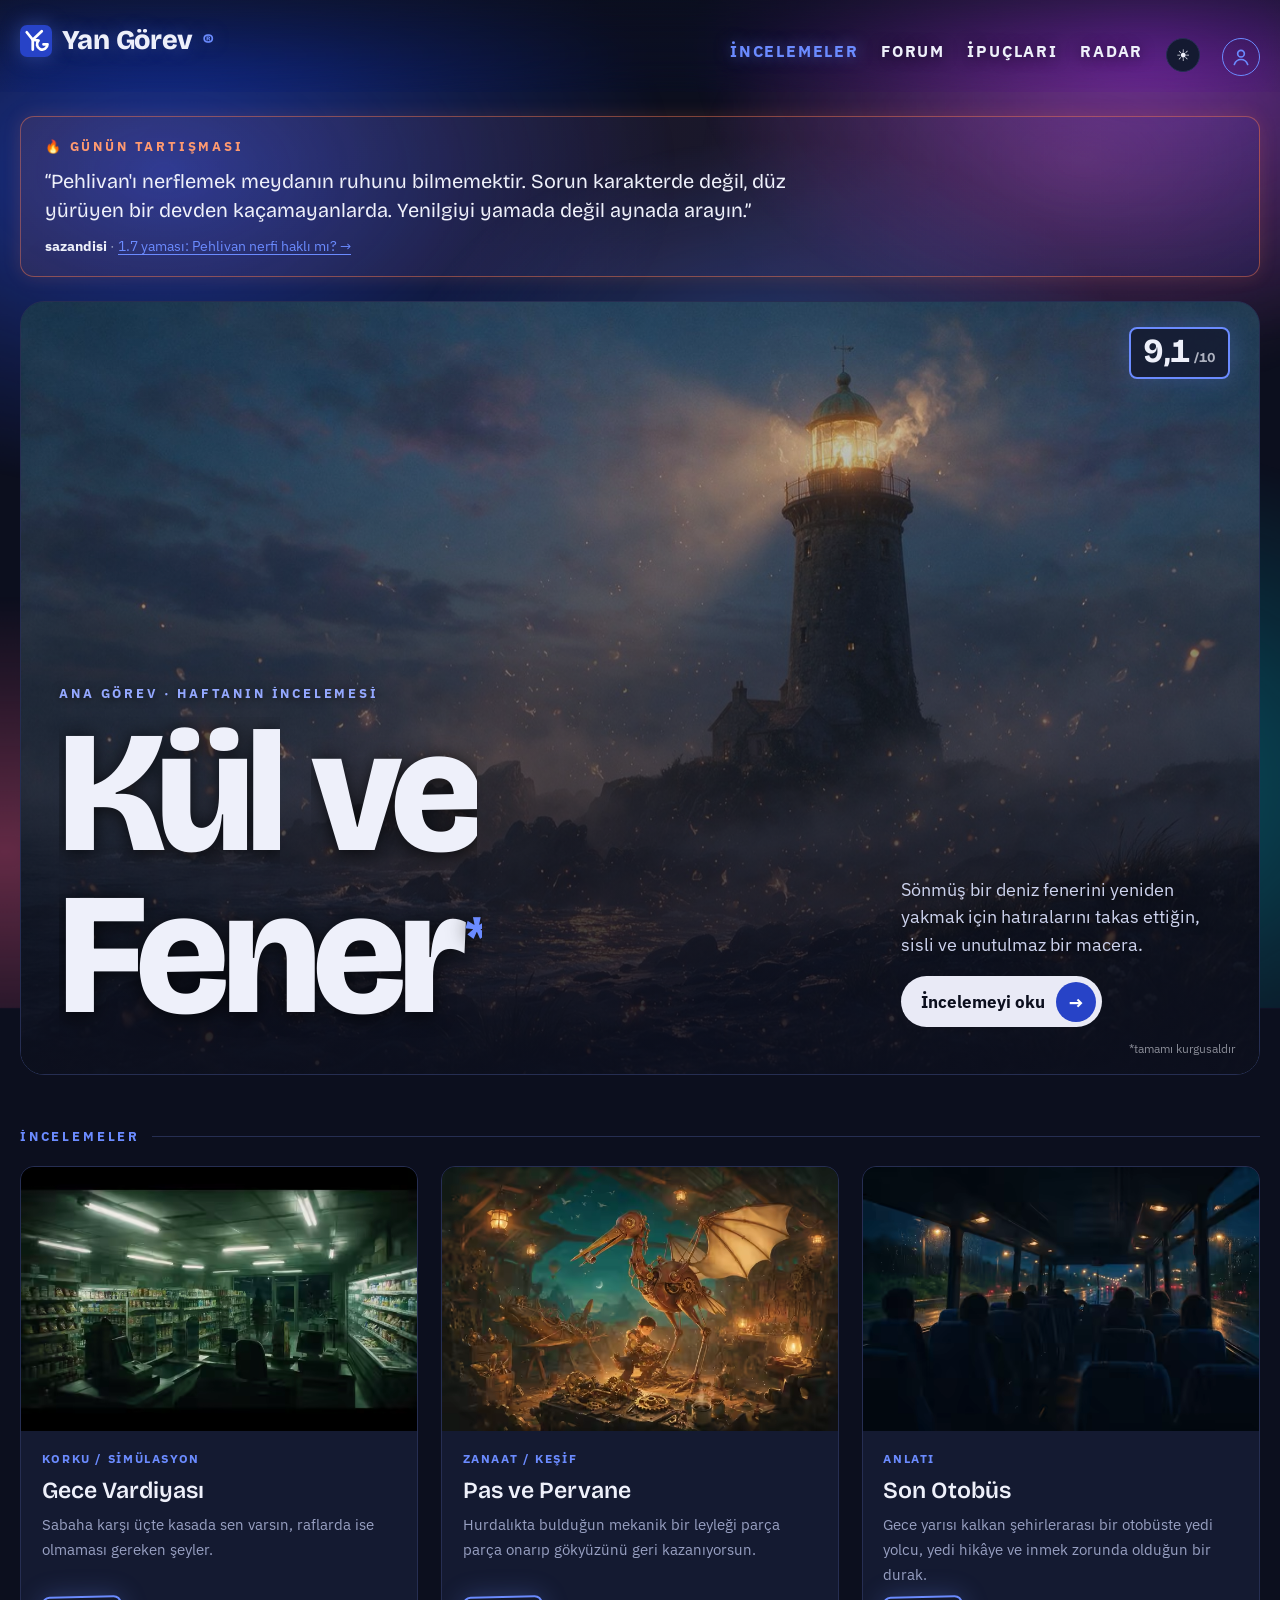
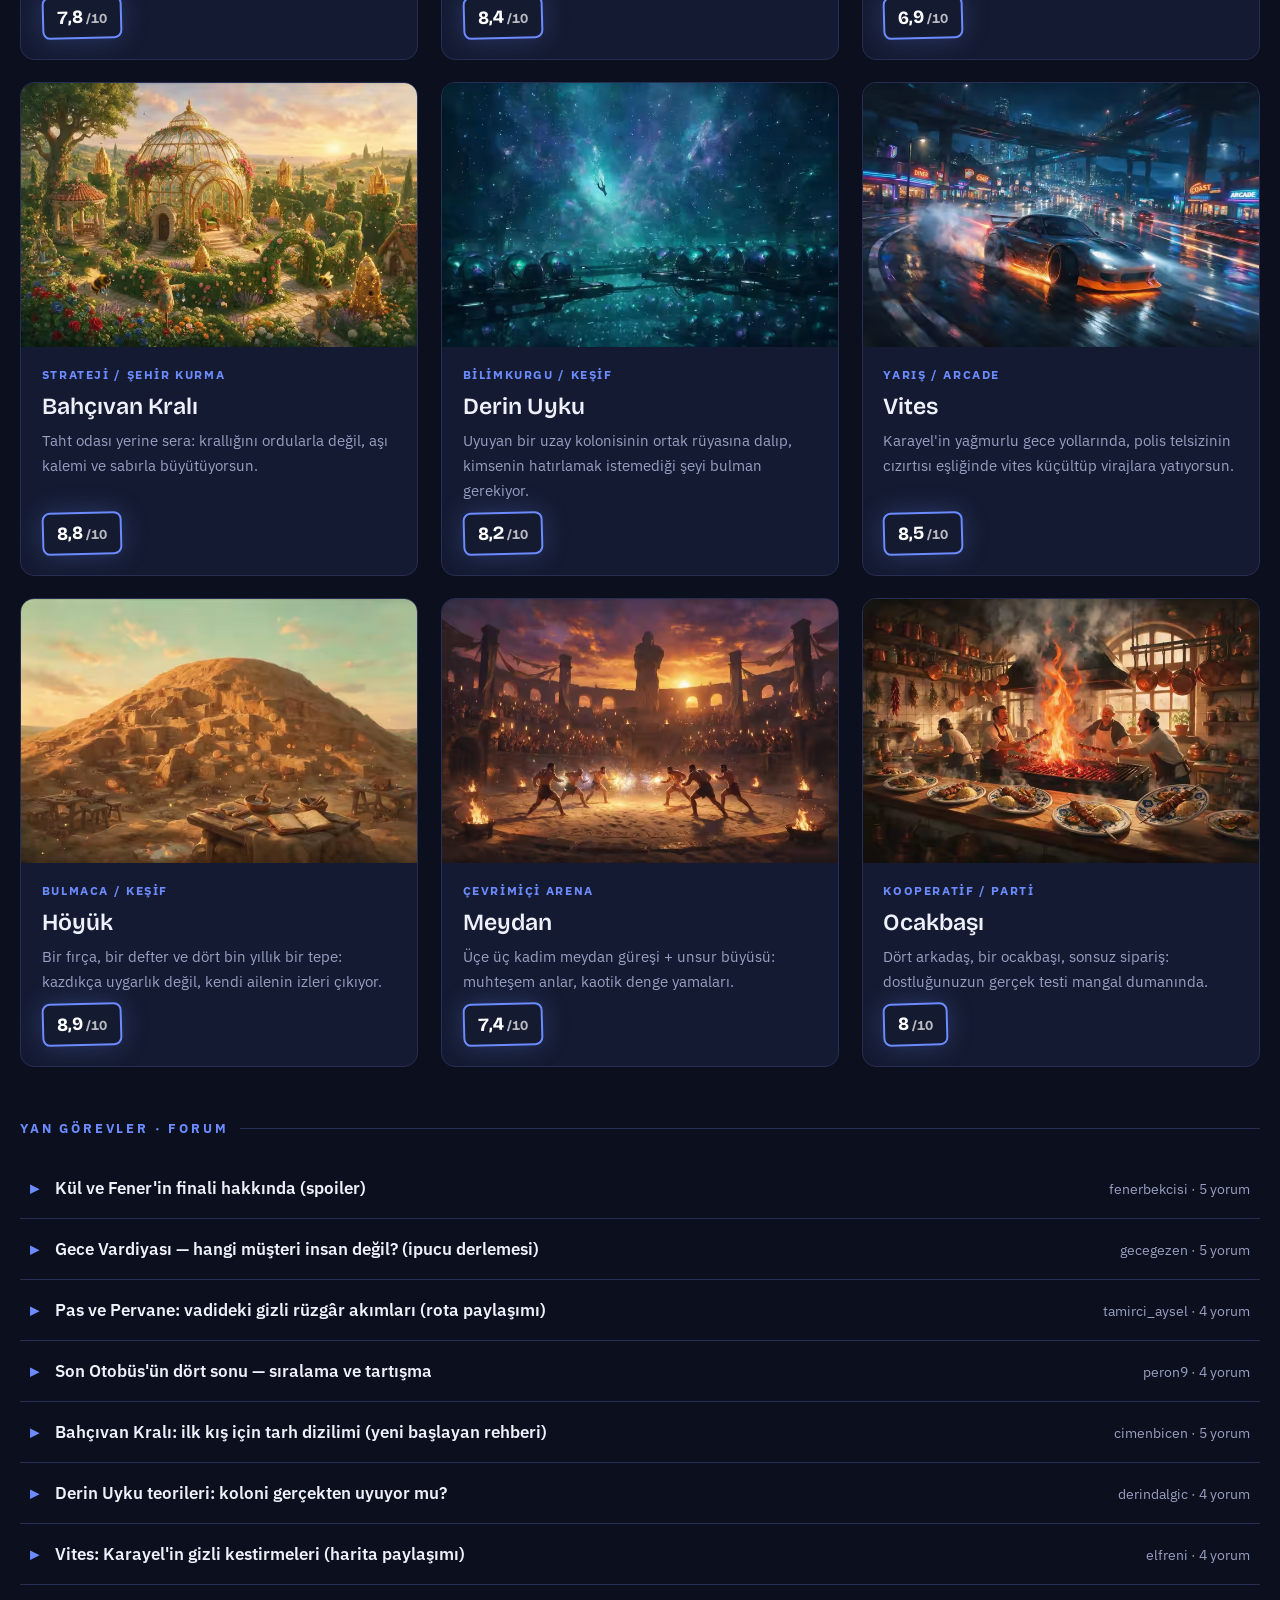
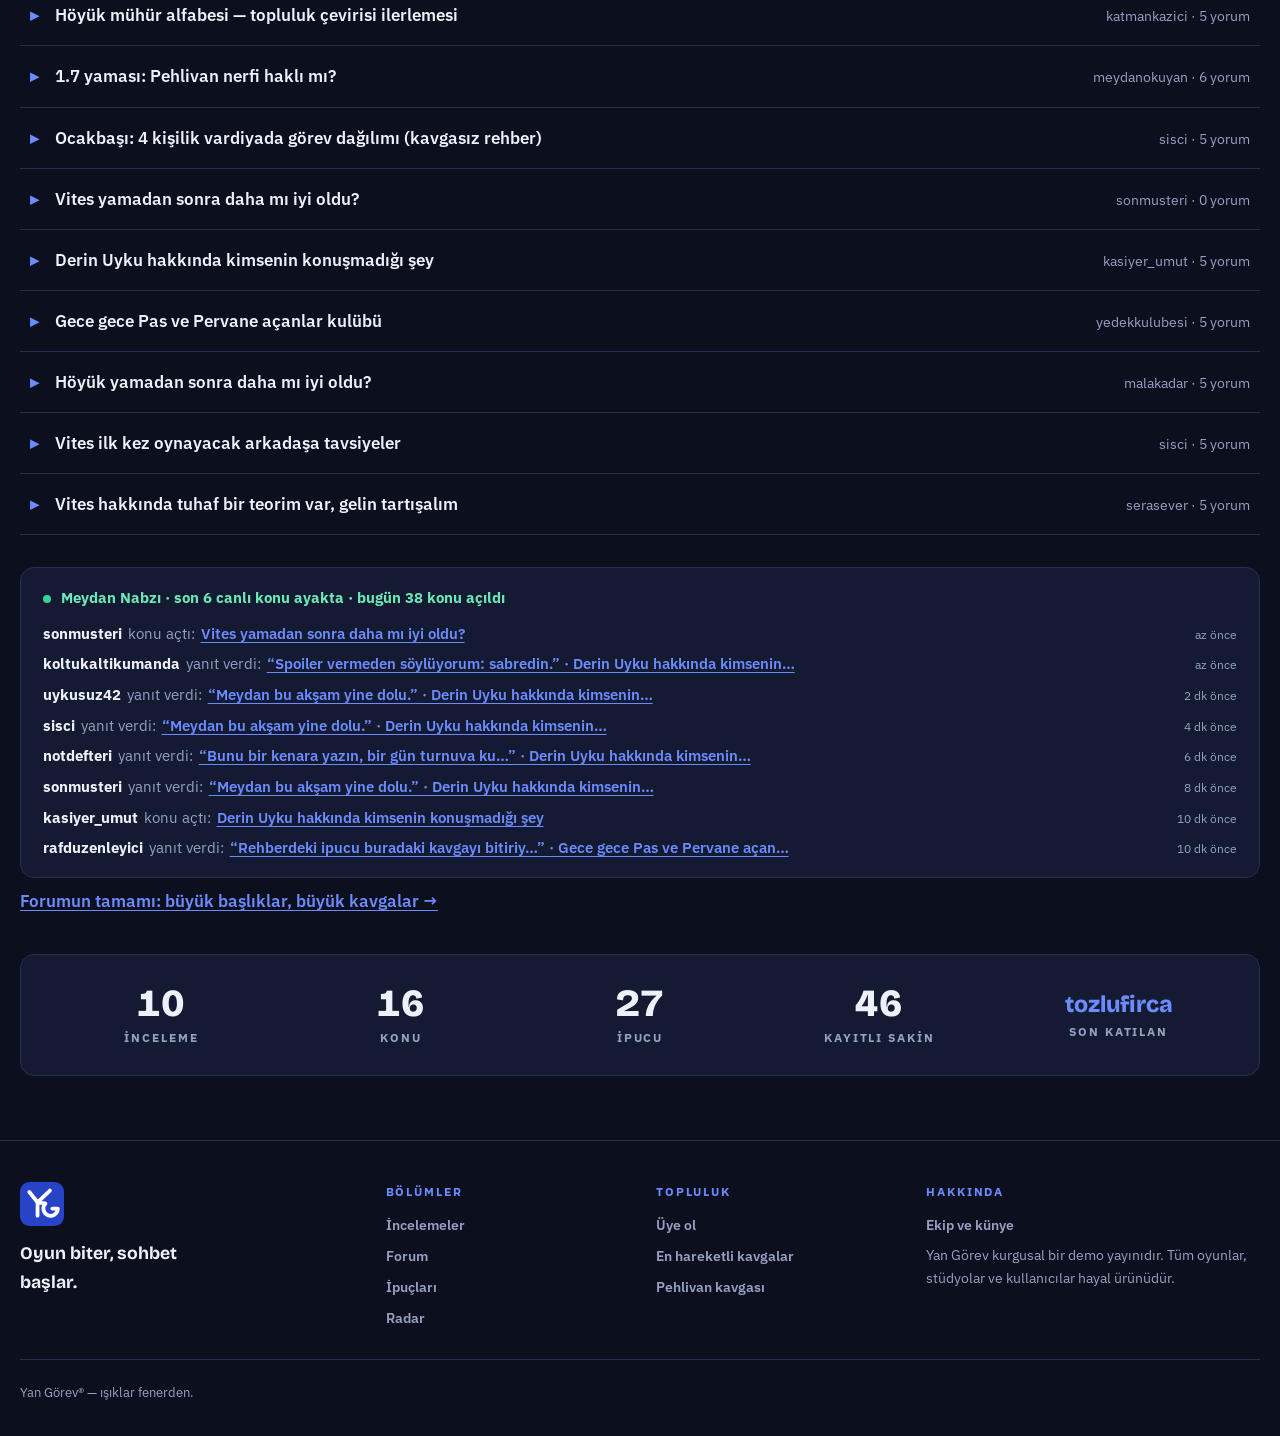
==== commit 41ee848d: "feat: Radar — gerçek dünya sayfası (Steam en çok oynananlar) Kurgu evrenin TEK ve açıkça işaretlenmi" ====
--- a/index.html
+++ b/index.html
@@ -32,6 +32,7 @@
       <a href="index.html#incelemeler">İncelemeler</a>
       <a href="forum.html">Forum</a>
       <a href="ipuclari.html">İpuçları</a>
+      <a href="radar.html">Radar</a>
       <a href="uye.html" id="nav-profil" class="nav-profil" aria-label="Giriş ve üyelik"><svg viewBox="0 0 24 24" width="20" height="20" fill="none" stroke="currentColor" stroke-width="2" stroke-linecap="round" stroke-linejoin="round" aria-hidden="true"><circle cx="12" cy="8" r="4"/><path d="M4 21c1.5-4.2 4.8-6 8-6s6.5 1.8 8 6"/></svg></a>
     </nav>
   </header>
@@ -55,6 +56,7 @@
         <a href="index.html#incelemeler">İncelemeler</a>
         <a href="forum.html">Forum</a>
         <a href="ipuclari.html">İpuçları</a>
+        <a href="radar.html">Radar</a>
       </nav>
       <nav class="footer-kolon" aria-label="Topluluk">
         <p class="footer-baslik">Topluluk</p>
--- a/css/styles.css
+++ b/css/styles.css
@@ -1857,6 +1857,48 @@
   30% { transform: translateY(-5px); opacity: 1; }
 }
 
+.nabiz {
+  margin-top: 2rem;
+  background: var(--panel);
+  border: 1px solid var(--cizgi);
+  border-radius: var(--r-m);
+  padding: 1.15rem 1.4rem 1rem;
+}
+
+.nabiz-baslik {
+  margin: 0 0 0.7rem;
+  color: #6ee7b7;
+  font-weight: 700;
+  font-size: 0.92rem;
+  font-variant-numeric: tabular-nums;
+}
+
+html[data-tema="gunduz"] .nabiz-baslik { color: #0a7c5a; }
+
+.nabiz-listesi { display: grid; gap: 0.4rem; }
+
+.nabiz-satir {
+  margin: 0;
+  font-size: 0.92rem;
+  color: var(--soluk);
+  display: flex;
+  flex-wrap: wrap;
+  gap: 0.35rem;
+  align-items: baseline;
+}
+
+.nabiz-satir a.rumuz { color: var(--murekkep); font-weight: 700; text-decoration: none; }
+.nabiz-satir a.rumuz:hover { color: var(--vurgu); }
+.nabiz-satir a:not(.rumuz) { font-weight: 600; min-width: 0; }
+.nabiz-zaman { margin-left: auto; flex: none; font-size: 0.78rem; font-variant-numeric: tabular-nums; }
+
+.nabiz-satir.yeni { animation: nabizGiris 500ms ease; }
+
+@keyframes nabizGiris {
+  from { opacity: 0; transform: translateY(-7px); }
+  to { opacity: 1; transform: none; }
+}
+
 .aktivite {
   margin-top: 1.6rem;
   padding: 0.9rem 1.2rem;
@@ -1981,6 +2023,56 @@
 .ekip-bio { margin: 0 0 0.8rem; color: var(--metin-yumusak); font-size: 0.95rem; }
 .ekip-imzalar { margin: 0; color: var(--soluk); font-size: 0.85rem; }
 .ekip-imzalar a { font-weight: 600; }
+
+/* ---------- Radar: gerçek dünya ---------- */
+
+.radar-eyebrow { color: #ffb26b !important; }
+html[data-tema="gunduz"] .radar-eyebrow { color: #b3592a !important; }
+
+.radar-kart {
+  display: flex;
+  flex-direction: column;
+  background: var(--panel);
+  border: 1px solid var(--cizgi);
+  border-radius: var(--r-m);
+  overflow: hidden;
+  text-decoration: none;
+  transition: border-color 180ms ease, transform 180ms ease, box-shadow 180ms ease;
+}
+
+.radar-kart:hover {
+  border-color: #ffb26b;
+  transform: translateY(-3px);
+  box-shadow: 0 0 24px rgba(255, 178, 107, 0.18);
+}
+
+.forum-izgara .radar-kart { flex: 1 1 300px; max-width: 424px; }
+
+.radar-kapak { display: block; aspect-ratio: 460 / 215; overflow: hidden; }
+.radar-kapak img { width: 100%; height: 100%; object-fit: cover; transition: transform 300ms ease; }
+.radar-kart:hover .radar-kapak img { transform: scale(1.04); }
+
+.radar-govde { display: grid; gap: 0.2rem; padding: 0.9rem 1.1rem 1rem; }
+
+.radar-ad {
+  font-family: var(--serif);
+  font-weight: 700;
+  font-size: 1.1rem;
+  color: var(--murekkep);
+  line-height: 1.25;
+}
+
+.radar-sira { color: #ffb26b; font-variant-numeric: tabular-nums; }
+html[data-tema="gunduz"] .radar-sira { color: #b3592a; }
+
+.radar-sayi { color: var(--soluk); font-size: 0.85rem; font-variant-numeric: tabular-nums; }
+
+.radar-not {
+  margin: 1.8rem 0 0;
+  color: var(--soluk);
+  font-size: 0.82rem;
+  max-width: 70ch;
+}
 
 /* ---------- Görev Günlüğü ---------- */
 
@@ -2216,6 +2308,7 @@
   .forum-konu:hover .konu-kapak img { transform: none; }
   .kelime-ic { transform: none; animation: none; }
   .canli-nokta, .yaziyor-noktalar span { animation: none; }
+  .nabiz-satir.yeni { animation: none; }
   .anket-dolgu { transition: none; }
   .js-reveal { opacity: 1; }
   .js-reveal.gorunur { animation: none; }
